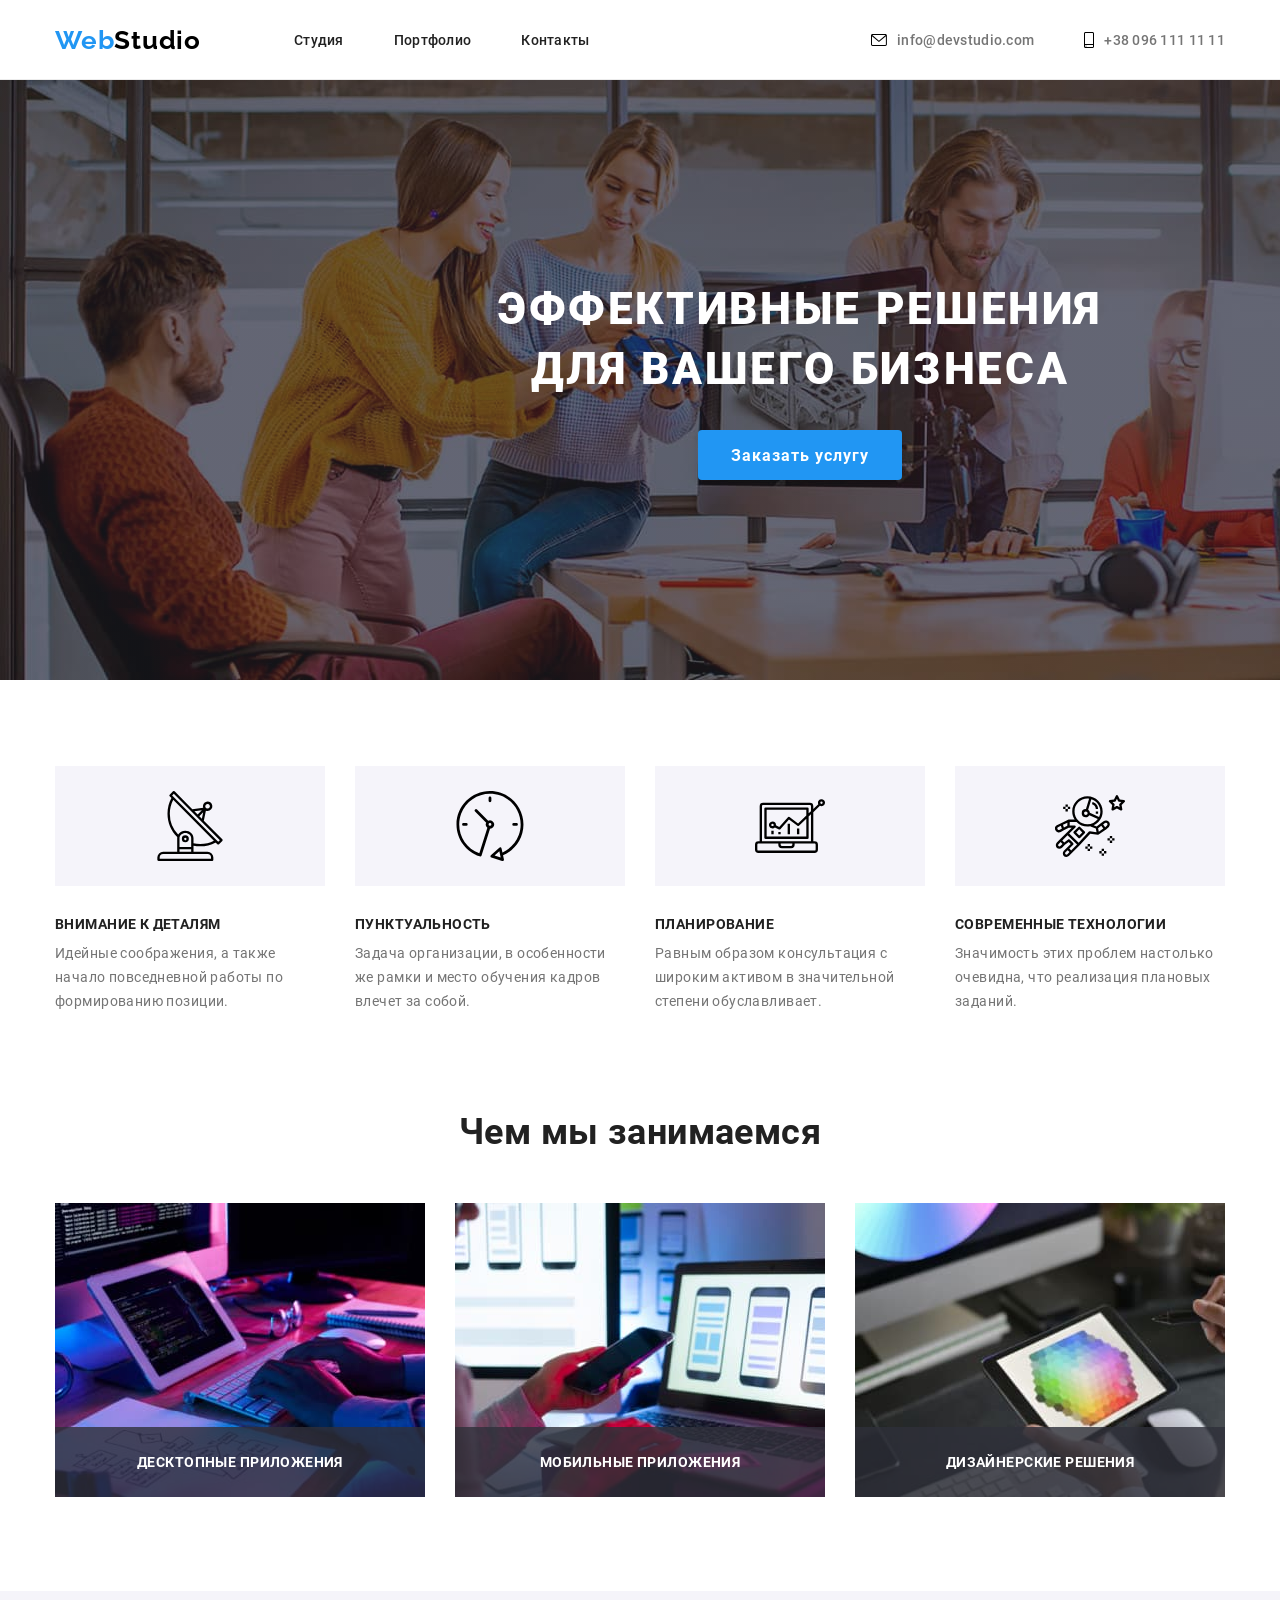
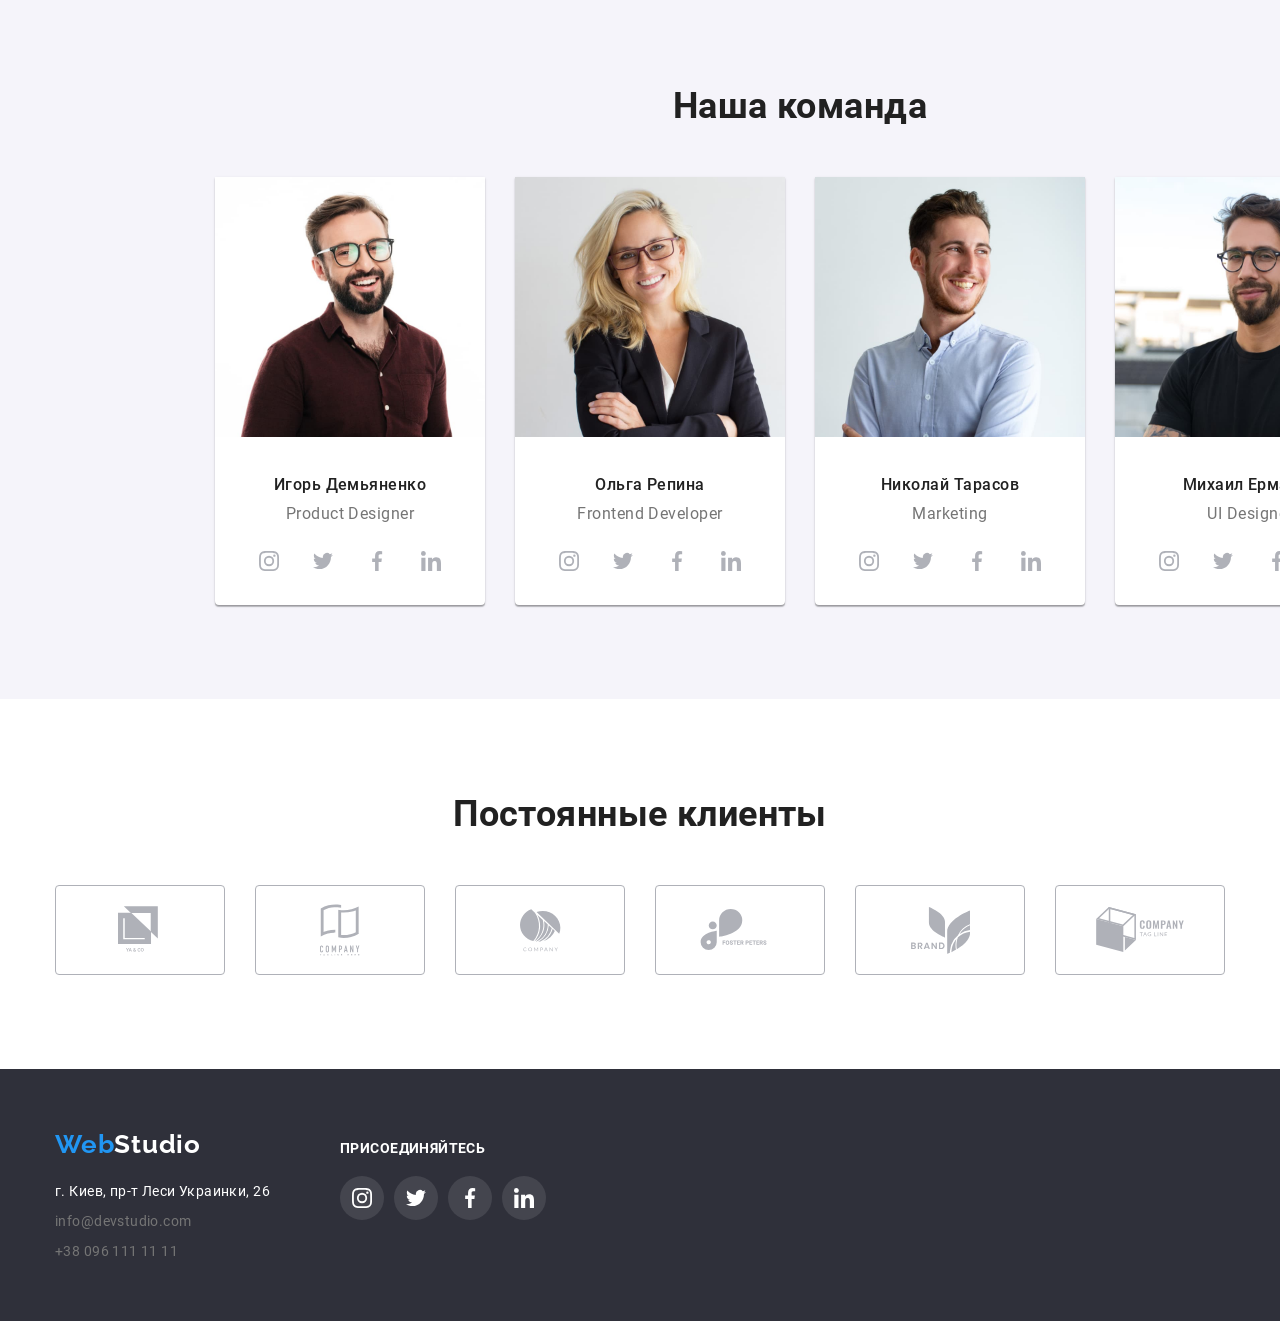
==== index.html @ 408d76c2 "сделано подчеркивание ссылкам меню при ховере" ====
<!DOCTYPE html>
<html lang="ru">
  <head>
    <meta charset="UTF-8" />
    <meta name="viewport" content="width=device-width, initial-scale=1.0" />
    <title>вебстудия 1 страница</title>
    <link href="https://fonts.googleapis.com/css2?family=Raleway:wght@700&display=swap" rel="stylesheet">
    <link rel="stylesheet" href="https://cdnjs.cloudflare.com/ajax/libs/modern-normalize/1.0.0/modern-normalize.min.css" />
    <link rel="stylesheet" href="./css/styles.css">
  </head>
  <body>
    <!-- шапка сайта -->

    <header class="page-header">
      <div class="container header-container">
        <nav class="navigation">
        <a href="./index.html" class="logo"> Web<span class="logo-studio">Studio</span></a>

        <ul class="list site-nav">
          <li class="item"><a href="./index.html" class="link current">Студия</a></li>
          <li class="item"><a href="./portfolio.html" class="link current">Портфолио</a></li>
          <li class="item"><a href="#contacts" class="link current">Контакты</a></li>
        </ul>
        </nav>

        <ul class="list auth-nav">
        <li class="item"><a href="mailto:info@devstudio.com" class="link link-mail">
          <svg class="email-icon">
            <use href="./images/icons/sprite.svg#icon-envelope"></use>
          </svg>
          info@devstudio.com</a></li>
        <li class="item"><a href="tel:+380961111111" class="link link-tell">
          <svg class="tell-icon">
            <use href="./images/icons/sprite.svg#icon-smartphone"></use>
          </svg>
          +38 096 111 11 11</a></li>
        </ul>
      </div>
    </header>

    <main>
      <!-- герой -->
      <section class="hero">
        <div class="fon-hero">
          <div class="hero-content">
            <h1 class="hero-title">Эффективные решения для вашего бизнеса</h1>
            <button class="btn" type="button">Заказать услугу</button>
          </div>

        </div>
              
      </section>

      <!-- особенности -->
      <section class="special">
        <div class="container">
          <h2 class="section-title visually-hidden">Особенности</h2>
          <ul class="list features">
            <li class="features-box">
              <div class="features-icon-box">
                <svg class="features-icon">
                  <use href="./images/icons/sprite.svg#icon-antenna"></use>
                </svg>
              </div>
              <h3 class="details-title">Внимание к деталям</h3>
              <p class="features-p">
                Идейные соображения, а также начало повседневной работы по
                формированию позиции.
              </p>
            </li>
            <li class="features-box">
               <div class="features-icon-box">
                <svg class="features-icon">
                  <use href="./images/icons/sprite.svg#icon-clock"></use>
                </svg>
              </div>
              <h3 class="details-title">Пунктуальность</h3>
              <p class="features-p">
                Задача организации, в особенности же рамки и место обучения кадров
                влечет за собой.
              </p>
            </li>
            <li class="features-box">
               <div class="features-icon-box">
                <svg class="features-icon">
                  <use href="./images/icons/sprite.svg#icon-diagram"></use>
                </svg>
              </div>
              <h3 class="details-title">Планирование</h3>
              <p class="features-p">
                Равным образом консультация с широким активом в значительной
                степени обуславливает.
              </p>
            </li>
            <li class="features-box">
               <div class="features-icon-box">
                <svg class="features-icon">
                  <use href="./images/icons/sprite.svg#icon-astronaut"></use>
                </svg>
              </div>
              <h3 class="details-title">Современные технологии</h3>
              <p class="features-p">
                Значимость этих проблем настолько очевидна, что реализация
                плановых заданий.
              </p>
            </li>
          </ul>

        </div>
      </section>

      <!-- чем мы занимаемся -->
      <section class="exerciser">
        <div class="container">
          <h2 class="section-title">Чем мы занимаемся</h2>          
          <ul class="list exerciser-list">
            <li class="thumb"><img src="./images/box1.jpg" alt="картинка1" width="370" />
            <p class="label">Десктопные приложения</p></li>
            <li class="thumb"><img src="./images/box2.jpg" alt="картинка2" width="370" />
            <p class="label">Мобильные приложения</p></li>
            <li class="thumb"><img src="./images/box3.jpg" alt="картинка3" width="370" />
            <p class="label">Дизайнерские решения</p></li>
          </ul>
        </div>
      </section>

      <!-- наша команда -->
      <section class="team-bg">
        <div class="team">
        <div class="container">
          <h2 class="section-title">Наша команда</h2>
          <ul class="list team-list">
              <li class="team-item">
                <img src="./images/team/foto1.jpg" alt="Игорь Демьяненко" width="270" />
                <h3 class="item-title">Игорь Демьяненко</h3>
                <p class="team-position">Product Designer</p>
                <ul class="list social-icons">
                  <li class="social-icons-item">
                    <a class="social-icons-link" href="https://instagram.com/" target="_blank"
                     rel="noopener noreferer" aria-label="Instagram">
                      <svg class="social-icon-svg">
                        <use href="./images/icons/sprite.svg#icon-instagram"></use>
                      </svg>
                    </a>
                  </li>
                  <li class="social-icons-item">
                    <a class="social-icons-link" href="https://twitter.com/" target="_blank" rel="noopener noreferer"
                      aria-label="Instagram">
                      <svg class="social-icon-svg">
                        <use href="./images/icons/sprite.svg#icon-twitter"></use>
                      </svg>
                    </a>
                  </li>
                  <li class="social-icons-item">
                    <a class="social-icons-link" href="https://facebook.com/" target="_blank" rel="noopener noreferer"
                      aria-label="Instagram">
                      <svg class="social-icon-svg">
                        <use href="./images/icons/sprite.svg#icon-facebook"></use>
                      </svg>
                    </a>
                  </li>
                  <li class="social-icons-item">
                    <a class="social-icons-link" href="https://linkedin.com/" target="_blank" rel="noopener noreferer"
                      aria-label="Instagram">
                      <svg class="social-icon-svg">
                        <use href="./images/icons/sprite.svg#icon-linkedin"></use>
                      </svg>
                    </a>
                  </li>
                 
                </ul>
              </li>
            
              <li class="team-item">
                <img src="./images//team/foto2.jpg" alt="Ольга Репина" width="270" />
                <h3 class="item-title">Ольга Репина</h3>
                <p class="team-position">Frontend Developer</p>
                <ul class="list social-icons">
                  <li class="social-icons-item">
                    <a class="social-icons-link" href="https://instagram.com/" target="_blank" rel="noopener noreferer"
                      aria-label="Instagram">
                      <svg class="social-icon-svg">
                        <use href="./images/icons/sprite.svg#icon-instagram"></use>
                      </svg>
                    </a>
                  </li>
                  <li class="social-icons-item">
                    <a class="social-icons-link" href="https://twitter.com/" target="_blank" rel="noopener noreferer"
                      aria-label="Instagram">
                      <svg class="social-icon-svg">
                        <use href="./images/icons/sprite.svg#icon-twitter"></use>
                      </svg>
                    </a>
                  </li>
                  <li class="social-icons-item">
                    <a class="social-icons-link" href="https://facebook.com/" target="_blank" rel="noopener noreferer"
                      aria-label="Instagram">
                      <svg class="social-icon-svg">
                        <use href="./images/icons/sprite.svg#icon-facebook"></use>
                      </svg>
                    </a>
                  </li>
                  <li class="social-icons-item">
                    <a class="social-icons-link" href="https://linkedin.com/" target="_blank" rel="noopener noreferer"
                      aria-label="Instagram">
                      <svg class="social-icon-svg">
                        <use href="./images/icons/sprite.svg#icon-linkedin"></use>
                      </svg>
                    </a>
                  </li>
                
                </ul>
              </li>
            
              <li class="team-item">
                <img src="./images//team/foto3.jpg" alt="Николай Тарасов" width="270"/>
                <h3 class="item-title">Николай Тарасов</h3>
                <p class="team-position">Marketing</p>
                <ul class="list social-icons">
                  <li class="social-icons-item">
                    <a class="social-icons-link" href="https://instagram.com/" target="_blank" rel="noopener noreferer"
                      aria-label="Instagram">
                      <svg class="social-icon-svg">
                        <use href="./images/icons/sprite.svg#icon-instagram"></use>
                      </svg>
                    </a>
                  </li>
                  <li class="social-icons-item">
                    <a class="social-icons-link" href="https://twitter.com/" target="_blank" rel="noopener noreferer"
                      aria-label="Instagram">
                      <svg class="social-icon-svg">
                        <use href="./images/icons/sprite.svg#icon-twitter"></use>
                      </svg>
                    </a>
                  </li>
                  <li class="social-icons-item">
                    <a class="social-icons-link" href="https://facebook.com/" target="_blank" rel="noopener noreferer"
                      aria-label="Instagram">
                      <svg class="social-icon-svg">
                        <use href="./images/icons/sprite.svg#icon-facebook"></use>
                      </svg>
                    </a>
                  </li>
                  <li class="social-icons-item">
                    <a class="social-icons-link" href="https://linkedin.com/" target="_blank" rel="noopener noreferer"
                      aria-label="Instagram">
                      <svg class="social-icon-svg">
                        <use href="./images/icons/sprite.svg#icon-linkedin"></use>
                      </svg>
                    </a>
                  </li>
                
                </ul>
              </li>
            
              <li class="team-item">
                <img src="./images//team/foto4.jpg" alt="Михаил Ермаков" width="270" />
                <h3 class="item-title">Михаил Ермаков</h3>
                <p class="team-position">UI Designer</p>
                <ul class="list social-icons">
                  <li class="social-icons-item">
                    <a class="social-icons-link" href="https://instagram.com/" target="_blank" rel="noopener noreferer"
                      aria-label="Instagram">
                      <svg class="social-icon-svg">
                        <use href="./images/icons/sprite.svg#icon-instagram"></use>
                      </svg>
                    </a>
                  </li>
                  <li class="social-icons-item">
                    <a class="social-icons-link" href="https://twitter.com/" target="_blank" rel="noopener noreferer"
                      aria-label="Instagram">
                      <svg class="social-icon-svg">
                        <use href="./images/icons/sprite.svg#icon-twitter"></use>
                      </svg>
                    </a>
                  </li>
                  <li class="social-icons-item">
                    <a class="social-icons-link" href="https://facebook.com/" target="_blank" rel="noopener noreferer"
                      aria-label="Instagram">
                      <svg class="social-icon-svg">
                        <use href="./images/icons/sprite.svg#icon-facebook"></use>
                      </svg>
                    </a>
                  </li>
                  <li class="social-icons-item">
                    <a class="social-icons-link" href="https://linkedin.com/" target="_blank" rel="noopener noreferer"
                      aria-label="Instagram">
                      <svg class="social-icon-svg">
                        <use href="./images/icons/sprite.svg#icon-linkedin"></use>
                      </svg>
                    </a>
                  </li>
                </ul>
              </li>
            </ul>        
          
          </div>

        </div>
        
      </section>

      <!--постоянные клиенты-->
      <section class="regular-customers">
        <div class="container">
          <h2 class="section-title">Постоянные клиенты</h2>
          <ul class="list customer-list">
            <li>
              <a class="link customer-link" href="" target="_blank" rel="noopener noreferer">
                <svg class="customer-icon" width="44" height="49">
                  <use href="./images/icons/sprite.svg#icon-logo1"></use>
                </svg>
              </a>
            </li>
            <li>
              <a class="link customer-link" href="" target="_blank" rel="noopener noreferer">
                <svg class="customer-icon" width="40" height="52">
                  <use href="./images/icons/sprite.svg#icon-logo2"></use>
                </svg>
              </a>
            </li>
            <li>
              <a class="link customer-link" href="" target="_blank" rel="noopener noreferer">
                <svg class="customer-icon" width="41" height="43">
                  <use href="./images/icons/sprite.svg#icon-logo3"></use>
                </svg>
              </a>
            </li>
            <li>
               <a class="link customer-link" href="" target="_blank" rel="noopener noreferer">
                <svg class="customer-icon" width="80" height="42">
                  <use href="./images/icons/sprite.svg#icon-logo4"></use>
                </svg>
              </a>
            </li>
            <li>
               <a class="link customer-link" href="" target="_blank" rel="noopener noreferer">
                <svg class="customer-icon" width="59" height="47">
                  <use href="./images/icons/sprite.svg#icon-logo5"></use>
                </svg>
              </a>
            </li>
            <li>
               <a class="link customer-link" href="" target="_blank" rel="noopener noreferer">
                <svg class="customer-icon" width="88.5" height="45.5">
                  <use href="./images/icons/sprite.svg#icon-logo6"></use>
                </svg>
              </a>
            </li>
          </ul>

        </div>
      </section>


    </main>

    <!--подвал страницы-->
    <footer class="dark-bg">
      <div class="container">
        <div class="container-footer">
          <div>
         <a href="./index.html" class="logo"> Web<span class="logofooter-studio">Studio</span></a>
         <address id="contacts">
          <ul class="list addres">
              <li class="addres-item"><a href="https://goo.gl/maps/w4ZzttCR3XMQxua66" class="link addres-style" target="_blank" rel="noopener noreferer">г.
         Киев, пр-т Леси Украинки, 26</a></li>
              <li class="addres-item"><a href="mailto:info@devstudio.com" class="link addres-contact">info@devstudio.com</a></li>                
              <li class="addres-item"><a href="tel:+380961111111" class="link addres-contact">+38 096 111 11 11</a></li>
          </ul>
         </address>
         </div>
         <div class="footer-social">
          <h3 class="details-title">Присоединяйтесь</h3>
          <ul class="list social-icons">
            <li class="social-icons-item">
              <a class="social-icons-linkfooter" href="https://instagram.com/" target="_blank" rel="noopener noreferer"
                aria-label="Instagram">
                <svg class="social-icon-footer">
                  <use href="./images/icons/sprite.svg#icon-instagram"></use>
                </svg>
              </a>
            </li>
            <li class="social-icons-item">
              <a class="social-icons-linkfooter" href="https://twitter.com/" target="_blank" rel="noopener noreferer"
                aria-label="Instagram">
                <svg class="social-icon-footer">
                  <use href="./images/icons/sprite.svg#icon-twitter"></use>
                </svg>
              </a>
            </li>
            <li class="social-icons-item">
              <a class="social-icons-linkfooter" href="https://facebook.com/" target="_blank" rel="noopener noreferer"
                aria-label="Instagram">
                <svg class="social-icon-footer">
                  <use href="./images/icons/sprite.svg#icon-facebook"></use>
                </svg>
              </a>
            </li>
            <li class="social-icons-item">
              <a class="social-icons-linkfooter" href="https://linkedin.com/" target="_blank" rel="noopener noreferer"
                aria-label="Instagram">
                <svg class="social-icon-footer">
                  <use href="./images/icons/sprite.svg#icon-linkedin"></use>
                </svg>
              </a>
            </li>
          </ul>
            
         </div>                      
        </div>        
      </div> 
      
    </footer>
  </body>
</html>
---- css/styles.css ----
/* roboto-regular - latin_cyrillic */
@font-face {
  font-family: "Roboto";
  font-style: normal;
  font-weight: 400;
  src: url("../fonts/roboto/roboto-v20-latin_cyrillic-regular.eot"); /* IE9 Compat Modes */
  src: local("Roboto"), local("Roboto-Regular"),
    url("../fonts/roboto/roboto-v20-latin_cyrillic-regular.eot?#iefix")
      format("embedded-opentype"),
    /* IE6-IE8 */ url("../fonts/roboto/roboto-v20-latin_cyrillic-regular.woff2")
      format("woff2"),
    /* Super Modern Browsers */
      url("../fonts/roboto/roboto-v20-latin_cyrillic-regular.woff")
      format("woff"),
    /* Modern Browsers */
      url("../fonts/roboto/roboto-v20-latin_cyrillic-regular.ttf")
      format("truetype"),
    /* Safari, Android, iOS */
      url("../fonts/roboto/roboto-v20-latin_cyrillic-regular.svg#Roboto")
      format("svg"); /* Legacy iOS */
}
/* roboto-500 - latin_cyrillic */
@font-face {
  font-family: "Roboto";
  font-style: normal;
  font-weight: 500;
  src: url("../fonts/roboto/roboto-v20-latin_cyrillic-500.eot");
  src: local("Roboto Medium"), local("Roboto-Medium"),
    url("../fonts/roboto/roboto-v20-latin_cyrillic-500.eot?#iefix")
      format("embedded-opentype"),
    url("../fonts/roboto/roboto-v20-latin_cyrillic-500.woff2") format("woff2"),
    url("../fonts/roboto/roboto-v20-latin_cyrillic-500.woff") format("woff"),
    url("../fonts/roboto/roboto-v20-latin_cyrillic-500.ttf") format("truetype"),
    url("../fonts/roboto/roboto-v20-latin_cyrillic-500.svg#Roboto")
      format("svg");
}
/* roboto-700 - latin_cyrillic */
@font-face {
  font-family: "Roboto";
  font-style: normal;
  font-weight: 700;
  src: url("../fonts/roboto/roboto-v20-latin_cyrillic-700.eot"); /* IE9 Compat Modes */
  src: local("Roboto Bold"), local("Roboto-Bold"),
    url("../fonts/roboto/roboto-v20-latin_cyrillic-700.eot?#iefix")
      format("embedded-opentype"),
    /* IE6-IE8 */ url("../fonts/roboto/roboto-v20-latin_cyrillic-700.woff2")
      format("woff2"),
    /* Super Modern Browsers */
      url("../fonts/roboto/roboto-v20-latin_cyrillic-700.woff") format("woff"),
    /* Modern Browsers */
      url("../fonts/roboto/roboto-v20-latin_cyrillic-700.ttf")
      format("truetype"),
    /* Safari, Android, iOS */
      url("../fonts/roboto/roboto-v20-latin_cyrillic-700.svg#Roboto")
      format("svg"); /* Legacy iOS */
}
/* roboto-900 - latin_cyrillic */
@font-face {
  font-family: "Roboto";
  font-style: normal;
  font-weight: 900;
  src: url("../fonts/roboto/roboto-v20-latin_cyrillic-900.eot"); /* IE9 Compat Modes */
  src: local("Roboto Black"), local("Roboto-Black"),
    url("../fonts/roboto/roboto-v20-latin_cyrillic-900.eot?#iefix")
      format("embedded-opentype"),
    /* IE6-IE8 */ url("../fonts/roboto/roboto-v20-latin_cyrillic-900.woff2")
      format("woff2"),
    /* Super Modern Browsers */
      url("../fonts/roboto/roboto-v20-latin_cyrillic-900.woff") format("woff"),
    /* Modern Browsers */
      url("../fonts/roboto/roboto-v20-latin_cyrillic-900.ttf")
      format("truetype"),
    /* Safari, Android, iOS */
      url("../fonts/roboto/roboto-v20-latin_cyrillic-900.svg#Roboto")
      format("svg"); /* Legacy iOS */
}

:root {
  --main-text-cl: #757575;
  --accent-cl: #2196f3;
  --title-cl: #212121;
  --section-cl: #f5f4fa;
  --white-cl: #ffffff;
  --hero-cl: #2f303a;
  --footer-cl: #000000;
}

html {
  box-sizing: border-box;
}

body {
  font-family: "Roboto", sans-serif;
  font-size: 14px;
  line-height: 1.714;
  letter-spacing: 0.03em;
  color: var(--main-text-cl);
  margin: 0;
}

img {
  display: inline-block;
  max-width: 100%;
  height: auto;
}

*,
*::before,
*::after {
  box-sizing: inherit;
}

.visually-hidden {
  position: absolute !important;
  clip: rect(1px 1px 1px 1px);
  clip: rect(1px, 1px, 1px, 1px);
  padding: 0 !important;
  border: 0 !important;
  height: 1px !important;
  width: 1px !important;
  overflow: hidden;
}

.container {
  width: 1200px;
  padding-left: 15px;
  padding-right: 15px;
  margin-left: auto;
  margin-right: auto;
}

.progect-container {
  width: 1200px;
  padding-left: 15px;
  padding-right: 15px;
  margin-top: 94px;
  margin-bottom: 94px;
  margin-left: auto;
  margin-right: auto;
  /*  background-color: violet;*/
}

.list {
  list-style: none;
  padding: 0;
  margin: 0;
}

.page-header {
  height: 80px;
  border-bottom: 1px solid #ececec;
}
/*background-color: yellowgreen;*/

.header-container {
  display: flex;
  justify-content: flex-end;
  align-items: center;
}
.page-header .logo {
  margin-right: 93px;
}

.navigation {
  display: flex;
  align-items: center;
  margin-right: auto;
}

.logo {
  font-family: Raleway;
  font-style: normal;
  font-weight: 700;
  font-size: 26px;
  line-height: 1.192;
  letter-spacing: 0.03em;
  color: var(--accent-cl);
  text-decoration: none;
}

.logo-studio {
  color: black;
}

.logofooter-studio {
  color: white;
  margin-bottom: 20px;
  display: inline-block;
}

.link {
  color: inherit;
  text-decoration: none;
}
.link:hover,
.link:focus {
  color: var(--accent-cl);
}

.link.current {
  position: relative;
  display: block;
  padding-top: 32px;
  padding-bottom: 32px;
}
.link.current::after {
  content: "";
  position: absolute;
  left: 0;
  bottom: 0;
  width: 100%;
  height: 4px;
  background: var(--accent-cl);
  border-radius: 2px;
  margin: 0;
  opacity: 0;
}
.link.current:hover:after,
.link.current:focus:after {
  opacity: 1;
}
.site-nav {
  display: inline-flex;
  width: 294px;
}
.site-nav .item:not(:last-child) {
  margin-right: 50px;
}

.site-nav .item {
  display: inline-block;
  color: var(--title-cl);
  font-weight: 500;
  font-size: 14px;
  line-height: 1.143;
  letter-spacing: 0.02em;
}
.auth-nav {
  display: flex;
  font-weight: 500;
  font-size: 14px;
  line-height: 1.143;
  letter-spacing: 0.02em;
  color: var(--main-text-cl);
  align-items: center;
  margin-top: 32px;
  margin-bottom: 32px;
}
.auth-nav .item:not(:last-child) {
  margin-right: 50px;
}
.email-icon {
  width: 16px;
  height: 12px;
  margin-right: 10px;
}
.tell-icon {
  width: 10px;
  height: 16px;
  margin-right: 10px;
}
.link-mail {
  display: flex;
  align-items: center;
}

.link-tell {
  display: flex;
  align-items: center;
}

.link-mail:hover,
.link-mail:focus .email-icon {
  fill: var(--accent-cl);
}
.link-tell:hover,
.link-tell:focus .tell-icon {
  fill: var(--accent-cl);
}
.nav-progect {
  display: inline-flex;
  min-width: 611px;
  height: 54px;
  padding-bottom: 16px;
}

.progect-set {
  display: flex;
  flex-wrap: wrap;
  justify-content: space-between;
}

.progect-item {
  width: 370px;
  height: 404px;
  background-color: var(--white-cl);
  border: 1px solid #eeeeee;
}
.progect-item:nth-child(-n + 6) {
  margin-bottom: 30px;
}
.progect-item:hover,
.progect-item:focus {
  box-shadow: 0px 1px 1px rgba(0, 0, 0, 0.12), 0px 4px 4px rgba(0, 0, 0, 0.06),
    1px 4px 6px rgba(0, 0, 0, 0.16);
}
.projects {
  font-weight: 700;
  font-size: 18px;
  line-height: 2;
  letter-spacing: 0.06em;
  color: var(--title-cl);
  margin-top: 20px;
  margin-bottom: 4px;
  padding-left: 24px;
}
.progect-position {
  font-weight: 400;
  font-size: 16px;
  line-height: 1.1875;
  letter-spacing: 0.03em;
  color: var(--main-text-cl);
  margin-top: 0;
  margin-bottom: 20px;
  padding-left: 24px;
}
.features {
  display: flex;
  justify-content: space-between;
  height: 251px;
}
.features-box {
  width: 270px;
}
.features-icon-box {
  display: flex;
  justify-content: center;
  align-items: center;
  background-color: var(--section-cl);
  height: 120px;
}
.features-icon {
  width: 70px;
  height: 70px;
}

.details-title {
  font-weight: 700;
  font-size: 14px;
  line-height: 1.1429;
  letter-spacing: 0.03em;
  text-transform: uppercase;
  color: var(--title-cl);
  margin-top: 30px;
  margin-bottom: 10px;
}
.features-p {
  margin-top: 0;
  margin-bottom: 0;
}

.special {
  padding-top: 86px;
  padding-bottom: 94px;
  /*background-color: violet;*/
}
.exerciser {
  padding-bottom: 94px;
  /*background-color: yellow;*/
}
.exerciser-list {
  display: flex;
  justify-content: space-between;
  height: 294px;
}
.thumb {
  position: relative;
}
.thumb > .label {
  position: absolute;
  left: 0;
  bottom: 0;
  margin: 0;
  padding: 27px 82px;
  background: rgba(47, 48, 58, 0.8);

  width: 370px;
  height: 70px;
  font-weight: 700;
  font-size: 14px;
  line-height: 1.143;
  text-align: center;
  letter-spacing: 0.03em;
  text-transform: uppercase;

  color: var(--white-cl);
}
.hero {
  height: 600px;
  text-align: center;
  background-color: var(--hero-cl);
}

.fon-hero {
  display: inline-flex;
  width: 1600px;
  height: 600px;
  background: linear-gradient(
      to right,
      rgba(47, 48, 58, 0.4),
      rgba(47, 48, 58, 0.4)
    ),
    url("../images/herofoto.jpg") no-repeat center;
}

.hero-title {
  font-family: inherit;
  font-weight: 900;
  font-size: 44px;
  line-height: 1.36;
  letter-spacing: 0.06em;
  text-transform: uppercase;
  color: var(--white-cl);
  margin-top: 0;
  margin-bottom: 30px;
}
.hero-content {
  max-width: 696px;
  margin-left: auto;
  margin-right: auto;
  padding-top: 200px;
  padding-bottom: 200px;
  text-align: center;
}
.btn {
  font-family: inherit;
  font-weight: 700;
  font-size: 16px;
  line-height: 1.875;
  letter-spacing: 0.06em;
  text-align: center;
  color: var(--white-cl);
  background-color: var(--accent-cl);
  display: inline-block;
  border-radius: 4px;
  padding: 10px 32px;
  min-width: 200px;
  height: 50px;
  border: 1px solid transparent;
  box-shadow: 0px 4px 4px rgba(0, 0, 0, 0.15);
}

.btn:hover,
.btn:focus {
  color: var(--accent-cl);
  background-color: var(--white-cl);
  /*cursor: pointer;*/
}

.section-title {
  font-family: inherit;
  font-weight: 700;
  font-size: 36px;
  line-height: 1.167;
  text-align: center;
  color: var(--title-cl);
  margin-top: 0;
  margin-bottom: 50px;
}

.filtr {
  display: flex;
  justify-content: center;
  margin-bottom: 34px;
}
.btn-filtr {
  font-family: inherit;
  font-weight: 500;
  font-size: 16px;
  line-height: 1.625;
  letter-spacing: 0.03em;
  text-align: center;
  color: var(--title-cl);
  background-color: var(--section-cl);
  display: inline-block;
  border-radius: 4px;
  padding: 6px 22px;
  min-width: 73px;
  height: 38px;
  border: none;
  cursor: pointer;
}
.nav-progect .item:not(:last-child) {
  margin-right: 8px;
}

.btn-filtr:hover,
.btn-filtr:focus {
  color: var(--white-cl);
  background-color: var(--accent-cl);
  box-shadow: 0px 3px 1px rgba(0, 0, 0, 0.1), 0px 1px 2px rgba(0, 0, 0, 0.08),
    0px 2px 2px rgba(0, 0, 0, 0.12);
}
.team-list {
  display: flex;
  flex-wrap: wrap;
  justify-content: space-between;
}
.team {
  width: 1600px;
  height: 708px;
  padding-top: 94px;
  padding-bottom: 94px;
  margin-left: auto;
  margin-right: auto;
}
.team-bg {
  background-color: var(--section-cl);
}
.item-title {
  font-weight: 500;
  font-size: 16px;
  line-height: 1.1875;
  letter-spacing: 0.03em;
  color: var(--title-cl);
  margin-top: 30px;
  margin-bottom: 10px;
}

.team-position {
  font-weight: 400;
  font-size: 16px;
  line-height: 1.1875;
  letter-spacing: 0.03em;
  color: var(--main-text-cl);
  margin-top: 0;
  margin-bottom: 16px;
}
.team-item {
  padding-bottom: 30px;
  text-align: center;
  background-color: var(--white-cl);
  max-height: 428px;
  box-shadow: 0px 1px 3px rgba(0, 0, 0, 0.12), 0px 1px 1px rgba(0, 0, 0, 0.14),
    0px 2px 1px rgba(0, 0, 0, 0.2);
  border-radius: 0px 0px 4px 4px;
}
.social-icons {
  display: flex;
  justify-content: center;
  min-width: 206px;
}
.social-icons-item:not(:last-child) {
  margin-right: 10px;
}
.social-icons-link {
  display: flex;
  height: 44px;
  width: 44px;
  justify-content: center;
  align-items: center;
  border-radius: 50%;
}

.social-icon-svg {
  width: 20px;
  height: 20px;
  fill: #afb1b8;
}
.social-icons-link:hover,
.social-icons-link:focus {
  background-color: var(--accent-cl);
}

/*ПРАВИЛЬНО ТАК: */
.social-icons-link:hover .social-icon-svg,
.social-icons-link:focus .social-icon-svg {
  fill: var(--white-cl);
}

.regular-customers {
  padding-top: 94px;
  padding-bottom: 94px;
}
.customer-list {
  display: flex;
  justify-content: space-between;
}
.customer-link {
  display: flex;
  width: 170px;
  height: 90px;
  align-items: center;
  justify-content: center;
  background-size: contain;
  background-position: center;
  background-repeat: no-repeat;
  border: 1px solid rgba(175, 177, 184, 1);
  border-radius: 4px;
}
.customer-icon {
  fill: #afb1b8;
}
.customer-link:hover .customer-icon,
.customer-link:focus .customer-icon {
  fill: var(--accent-cl);
}
.customer-link:hover,
.customer-link:focus {
  border-color: var(--accent-cl);
}

.addres {
  font-style: normal;
}
.addres-style {
  color: var(--white-cl);
}
.addres-contact {
  color: var(--white-cl) 0.6;
}
.addres-item:not(:last-child) {
  margin-bottom: 6px;
}

.dark-bg {
  height: 252px;
  background-color: var(--hero-cl);
  padding-top: 60px;
  padding-bottom: 60px;
}
.container-footer {
  display: inline-flex;
  align-items: baseline;
}

.footer-social {
  width: 206px;
  height: 80px;
  margin-left: 70px;
}
.footer-social .details-title {
  color: #ffffff;
  margin-top: 0;
  margin-bottom: 20px;
}

.social-icons-linkfooter {
  display: flex;
  height: 44px;
  width: 44px;
  justify-content: center;
  align-items: center;
  border-radius: 50%;
  background-color: rgba(255, 255, 255, 0.1);
}
.social-icon-footer {
  width: 20px;
  height: 20px;
  fill: var(--white-cl);
}
.social-icons-linkfooter:hover,
.social-icons-linkfooter:focus {
  background-color: var(--accent-cl);
}
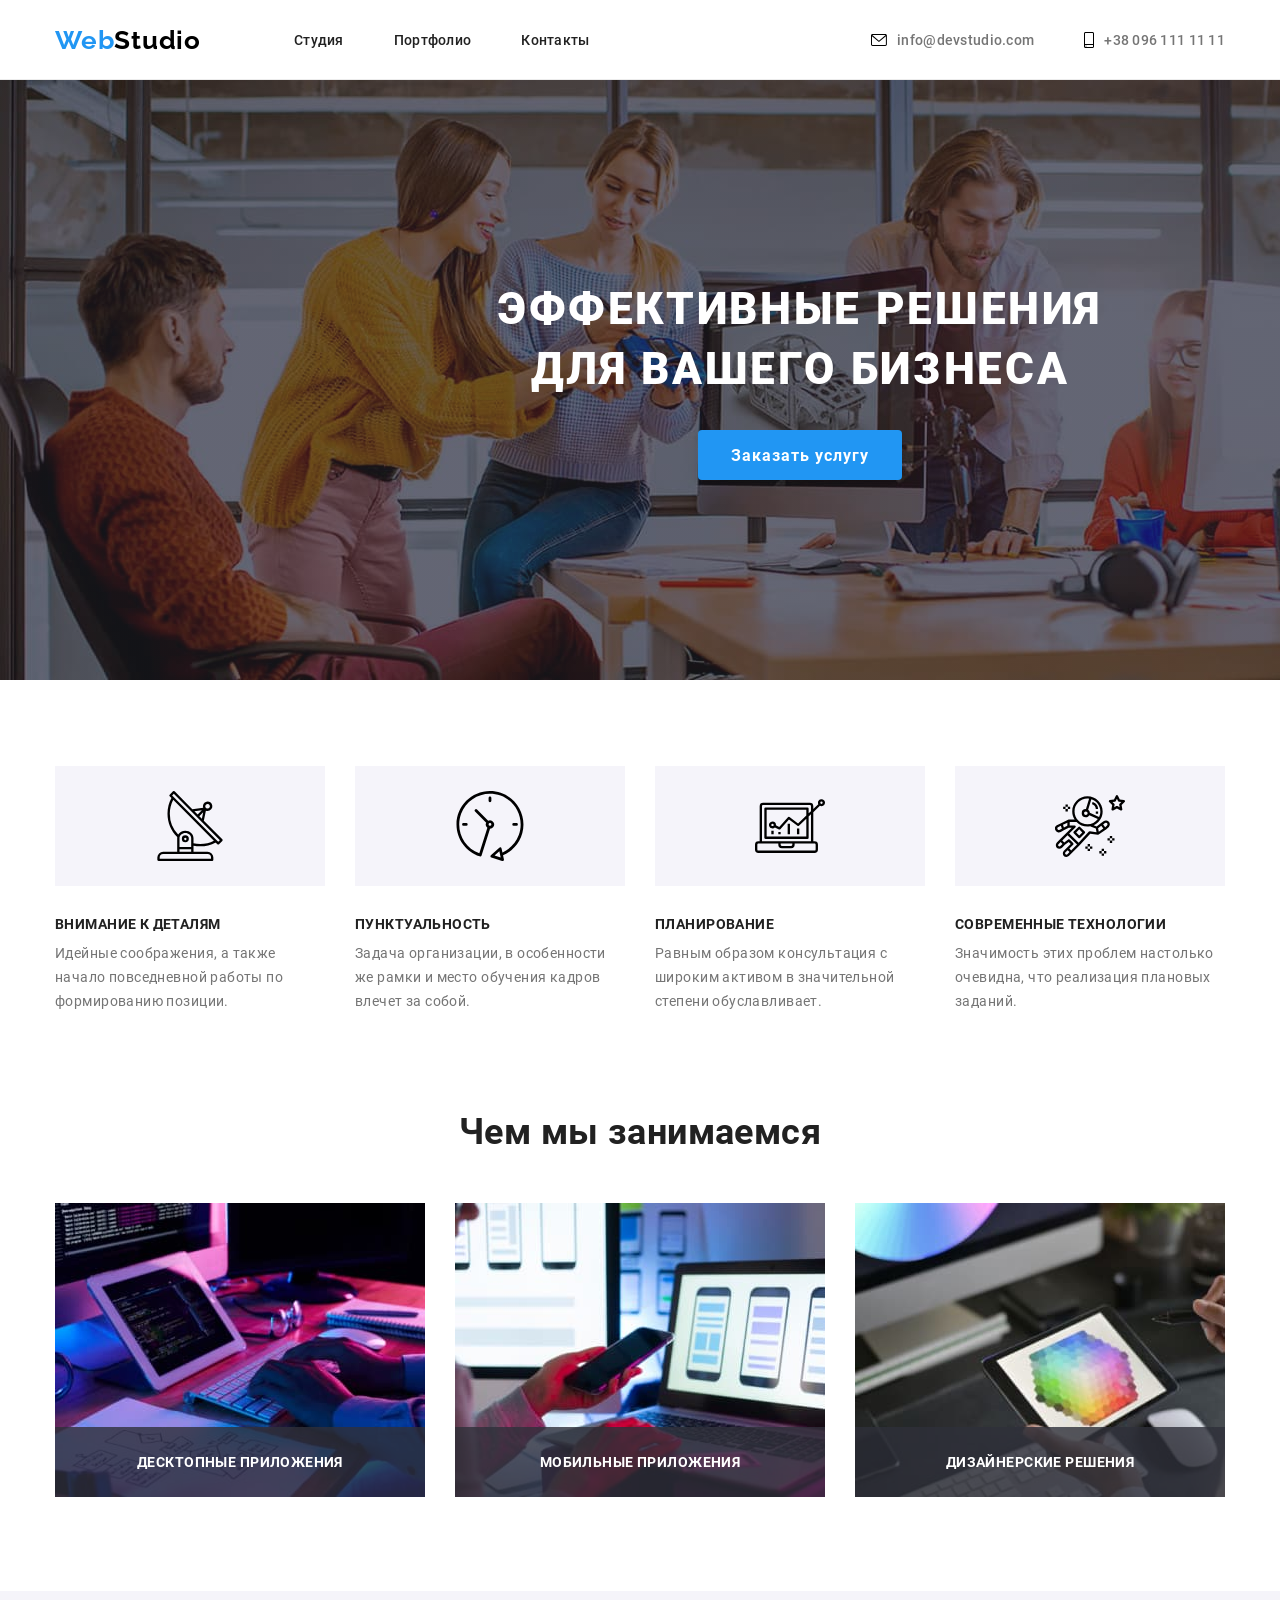
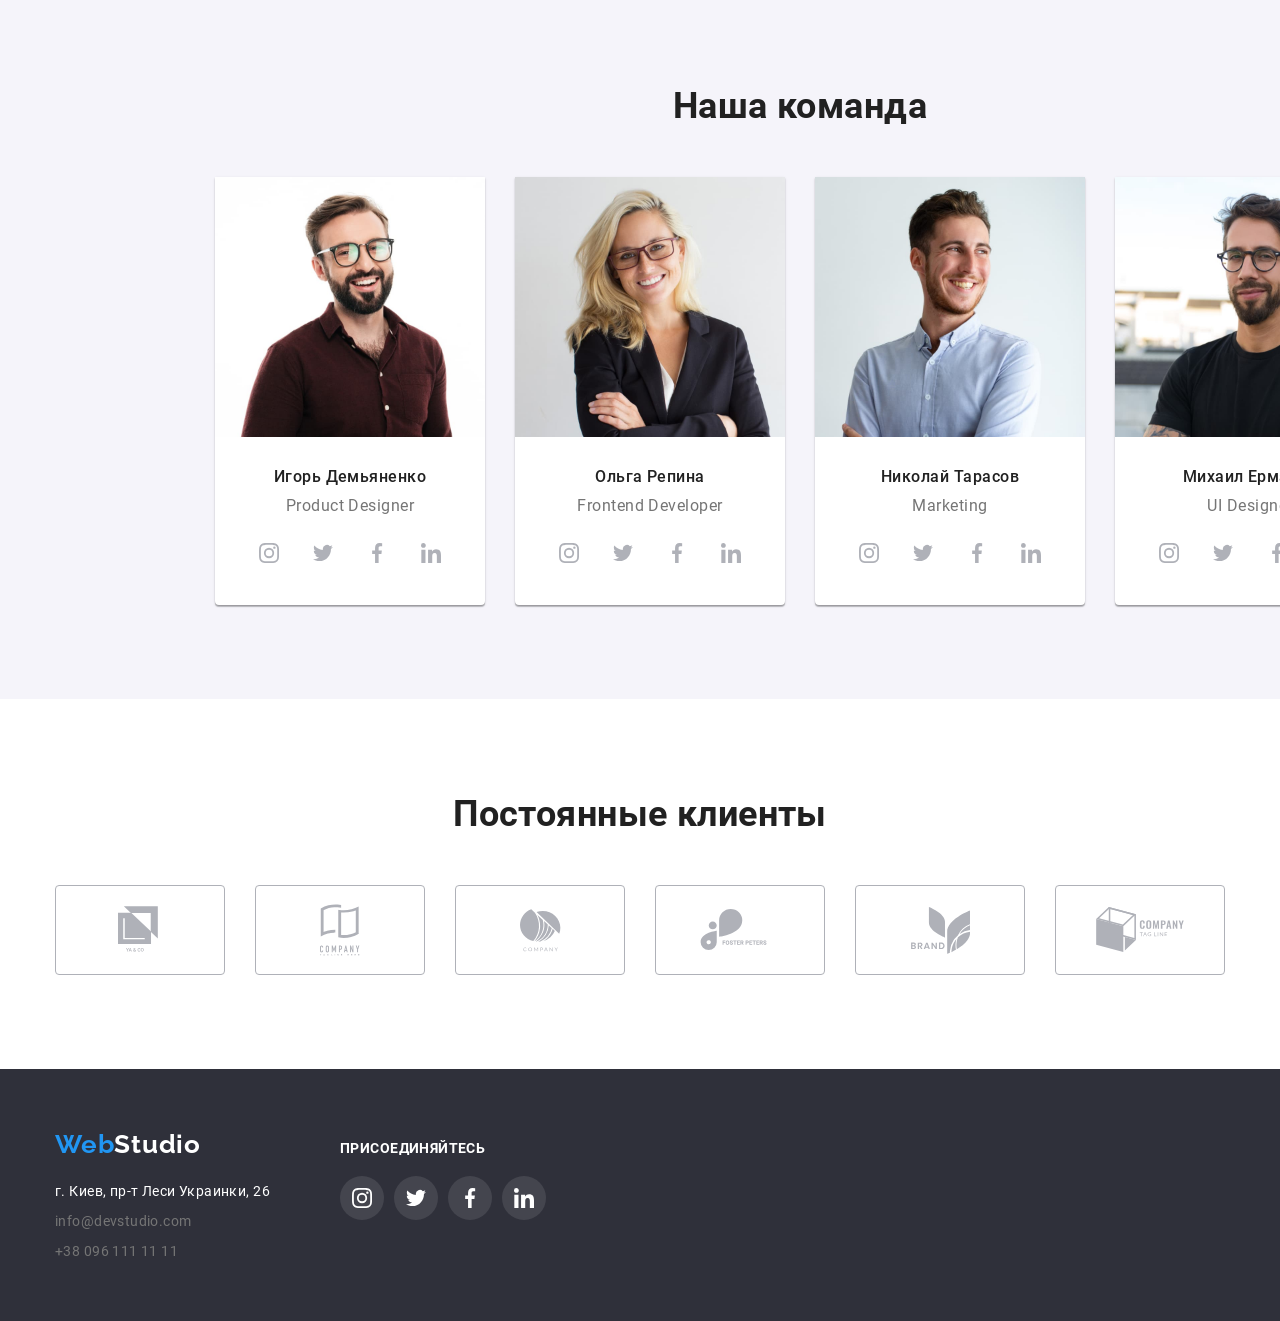
==== commit 2dc856a2: "сделано модальное окно" ====
--- a/index.html
+++ b/index.html
@@ -44,7 +44,7 @@
         <div class="fon-hero">
           <div class="hero-content">
             <h1 class="hero-title">Эффективные решения для вашего бизнеса</h1>
-            <button class="btn" type="button">Заказать услугу</button>
+            <button class="btn" type="button" data-modal-open>Заказать услугу</button>
           </div>
 
         </div>
@@ -412,5 +412,14 @@
       </div> 
       
     </footer>
+    <div class="backdrop is-hidden" data-modal>
+      <div class="modal">
+        <button class="btn-close" type="button" data-modal-close></button>
+      </div>
+    </div>
+
+
+
+    <script src="./js/modal.js"></script>
   </body>
 </html>
--- a/css/styles.css
+++ b/css/styles.css
@@ -99,7 +99,7 @@
 }
 
 img {
-  display: inline-block;
+  display: block;
   max-width: 100%;
   height: auto;
 }
@@ -191,6 +191,9 @@
 .link {
   color: inherit;
   text-decoration: none;
+  transition-timing-function: cubic-bezier(0.4, 0, 0.2, 1);
+  transition-property: color;
+  transition-duration: 250ms;
 }
 .link:hover,
 .link:focus {
@@ -203,7 +206,7 @@
   padding-top: 32px;
   padding-bottom: 32px;
 }
-.link.current::after {
+.link.current:after {
   content: "";
   position: absolute;
   left: 0;
@@ -214,7 +217,11 @@
   border-radius: 2px;
   margin: 0;
   opacity: 0;
-}
+  transition-timing-function: cubic-bezier(0.4, 0, 0.2, 1);
+  transition-property: opacity;
+  transition-duration: 250ms;
+}
+
 .link.current:hover:after,
 .link.current:focus:after {
   opacity: 1;
@@ -262,11 +269,17 @@
 .link-mail {
   display: flex;
   align-items: center;
+  transition-timing-function: cubic-bezier(0.4, 0, 0.2, 1);
+  transition-property: fill;
+  transition-duration: 250ms;
 }
 
 .link-tell {
   display: flex;
   align-items: center;
+  transition-timing-function: cubic-bezier(0.4, 0, 0.2, 1);
+  transition-property: fill;
+  transition-duration: 250ms;
 }
 
 .link-mail:hover,
@@ -291,10 +304,12 @@
 }
 
 .progect-item {
-  width: 370px;
+  min-width: 370px;
   height: 404px;
   background-color: var(--white-cl);
-  border: 1px solid #eeeeee;
+  transition-timing-function: cubic-bezier(0.4, 0, 0.2, 1);
+  transition-property: box-shadow;
+  transition-duration: 250ms;
 }
 .progect-item:nth-child(-n + 6) {
   margin-bottom: 30px;
@@ -303,6 +318,18 @@
 .progect-item:focus {
   box-shadow: 0px 1px 1px rgba(0, 0, 0, 0.12), 0px 4px 4px rgba(0, 0, 0, 0.06),
     1px 4px 6px rgba(0, 0, 0, 0.16);
+}
+.progect-content {
+  width: 370px;
+  height: 110px;
+  padding-left: 24px;
+  padding-right: 24px;
+  padding-top: 20px;
+  padding-bottom: 20px;
+  margin: 0;
+  border-left: 1px solid #eeeeee;
+  border-right: 1px solid #eeeeee;
+  border-bottom: 1px solid #eeeeee;
 }
 .projects {
   font-weight: 700;
@@ -310,9 +337,8 @@
   line-height: 2;
   letter-spacing: 0.06em;
   color: var(--title-cl);
-  margin-top: 20px;
+  margin-top: 0px;
   margin-bottom: 4px;
-  padding-left: 24px;
 }
 .progect-position {
   font-weight: 400;
@@ -321,8 +347,37 @@
   letter-spacing: 0.03em;
   color: var(--main-text-cl);
   margin-top: 0;
-  margin-bottom: 20px;
-  padding-left: 24px;
+  margin-bottom: 0px;
+}
+
+.thumb-progect {
+  position: relative;
+  overflow: hidden;
+}
+
+.progect-p {
+  position: absolute;
+  left: 0;
+  top: 100%;
+  margin: 0;
+  width: 100%;
+  height: 294px;
+  font-weight: 400;
+  font-size: 18px;
+  line-height: 1.556;
+  letter-spacing: 0.03em;
+  color: var(--white-cl);
+  padding: 63px 24px;
+  opacity: 0;
+  transition-timing-function: cubic-bezier(0.4, 0, 0.2, 1);
+  transition-property: background-color, transform, opacity;
+  transition-duration: 250ms;
+}
+.progect-link:hover .progect-p,
+.progect-link:focus .progect-p {
+  opacity: 1;
+  background-color: rgba(33, 150, 243, 0.9);
+  transform: translateY(-100%);
 }
 .features {
   display: flex;
@@ -448,6 +503,9 @@
   height: 50px;
   border: 1px solid transparent;
   box-shadow: 0px 4px 4px rgba(0, 0, 0, 0.15);
+  transition-timing-function: cubic-bezier(0.4, 0, 0.2, 1);
+  transition-property: color, background-color;
+  transition-duration: 250ms;
 }
 
 .btn:hover,
@@ -489,6 +547,9 @@
   height: 38px;
   border: none;
   cursor: pointer;
+  transition-timing-function: cubic-bezier(0.4, 0, 0.2, 1);
+  transition-property: color, background-color, box-shadow;
+  transition-duration: 250ms;
 }
 .nav-progect .item:not(:last-child) {
   margin-right: 8px;
@@ -560,12 +621,18 @@
   justify-content: center;
   align-items: center;
   border-radius: 50%;
+  transition-timing-function: cubic-bezier(0.4, 0, 0.2, 1);
+  transition-property: background-color;
+  transition-duration: 250ms;
 }
 
 .social-icon-svg {
   width: 20px;
   height: 20px;
   fill: #afb1b8;
+  transition-timing-function: cubic-bezier(0.4, 0, 0.2, 1);
+  transition-property: fill;
+  transition-duration: 250ms;
 }
 .social-icons-link:hover,
 .social-icons-link:focus {
@@ -597,9 +664,15 @@
   background-repeat: no-repeat;
   border: 1px solid rgba(175, 177, 184, 1);
   border-radius: 4px;
+  transition-timing-function: cubic-bezier(0.4, 0, 0.2, 1);
+  transition-property: border-color;
+  transition-duration: 250ms;
 }
 .customer-icon {
   fill: #afb1b8;
+  transition-timing-function: cubic-bezier(0.4, 0, 0.2, 1);
+  transition-property: fill;
+  transition-duration: 250ms;
 }
 .customer-link:hover .customer-icon,
 .customer-link:focus .customer-icon {
@@ -653,6 +726,9 @@
   align-items: center;
   border-radius: 50%;
   background-color: rgba(255, 255, 255, 0.1);
+  transition-timing-function: cubic-bezier(0.4, 0, 0.2, 1);
+  transition-property: background-color;
+  transition-duration: 250ms;
 }
 .social-icon-footer {
   width: 20px;
@@ -663,3 +739,41 @@
 .social-icons-linkfooter:focus {
   background-color: var(--accent-cl);
 }
+.backdrop {
+  position: fixed;
+  top: 0;
+  left: 0;
+  width: 100%;
+  height: 1024px;
+  background-color: rgba(0, 0, 0, 0.2);
+}
+.backdrop.is-hidden {
+  opacity: 0;
+  pointer-events: none;
+}
+.modal {
+  position: absolute;
+  top: 50%;
+  left: 50%;
+  transform: translate(-50%, -50%);
+  width: 528px;
+  min-height: 581px;
+  background: var(--white-cl);
+  box-shadow: 0px 1px 3px rgba(0, 0, 0, 0.12), 0px 1px 1px rgba(0, 0, 0, 0.14),
+    0px 2px 1px rgba(0, 0, 0, 0.2);
+  border-radius: 4px;
+}
+.btn-close {
+  position: absolute;
+  display: block;
+  top: 8px;
+  right: 8px;
+  width: 30px;
+  height: 30px;
+  background: #ffffff;
+  border: 1px solid rgba(0, 0, 0, 0.1);
+  border-radius: 50%;
+  background-image: url(../images/icons/close.svg);
+  background-repeat: no-repeat;
+  background-position: center;
+}
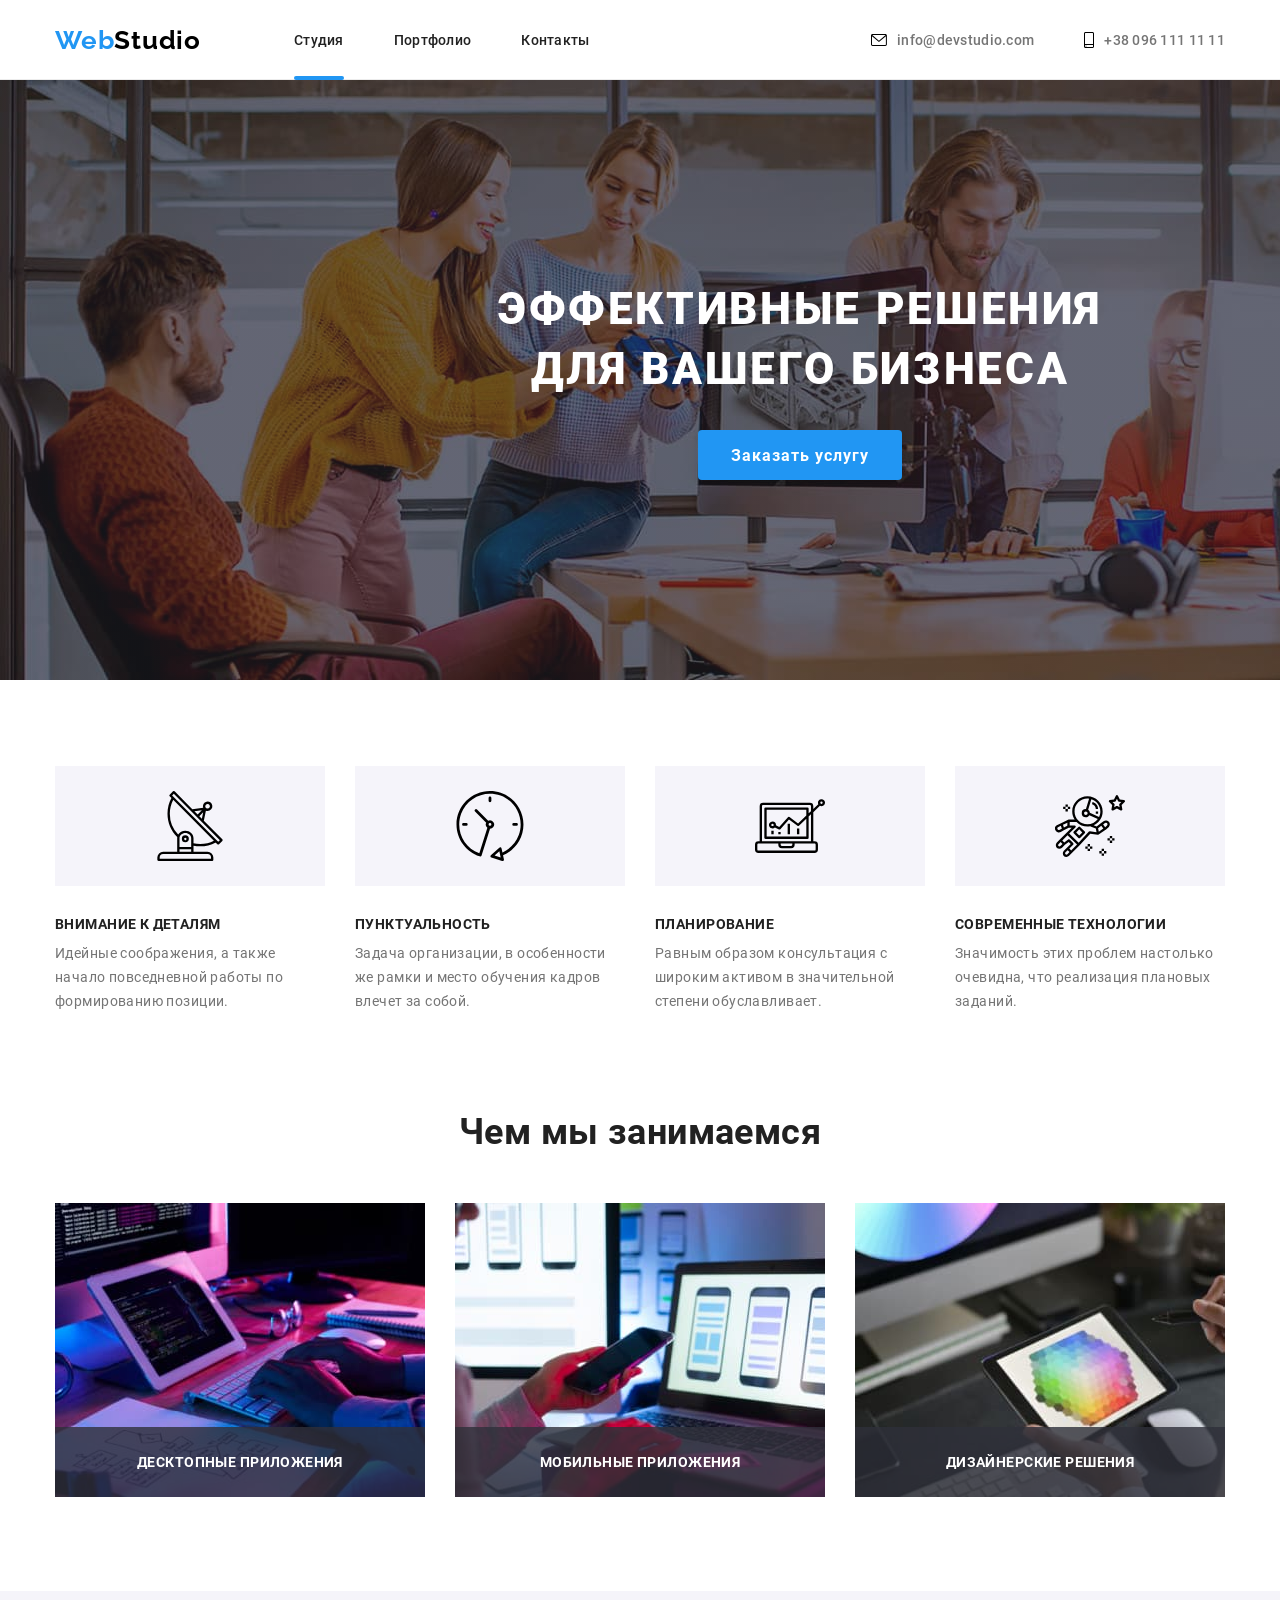
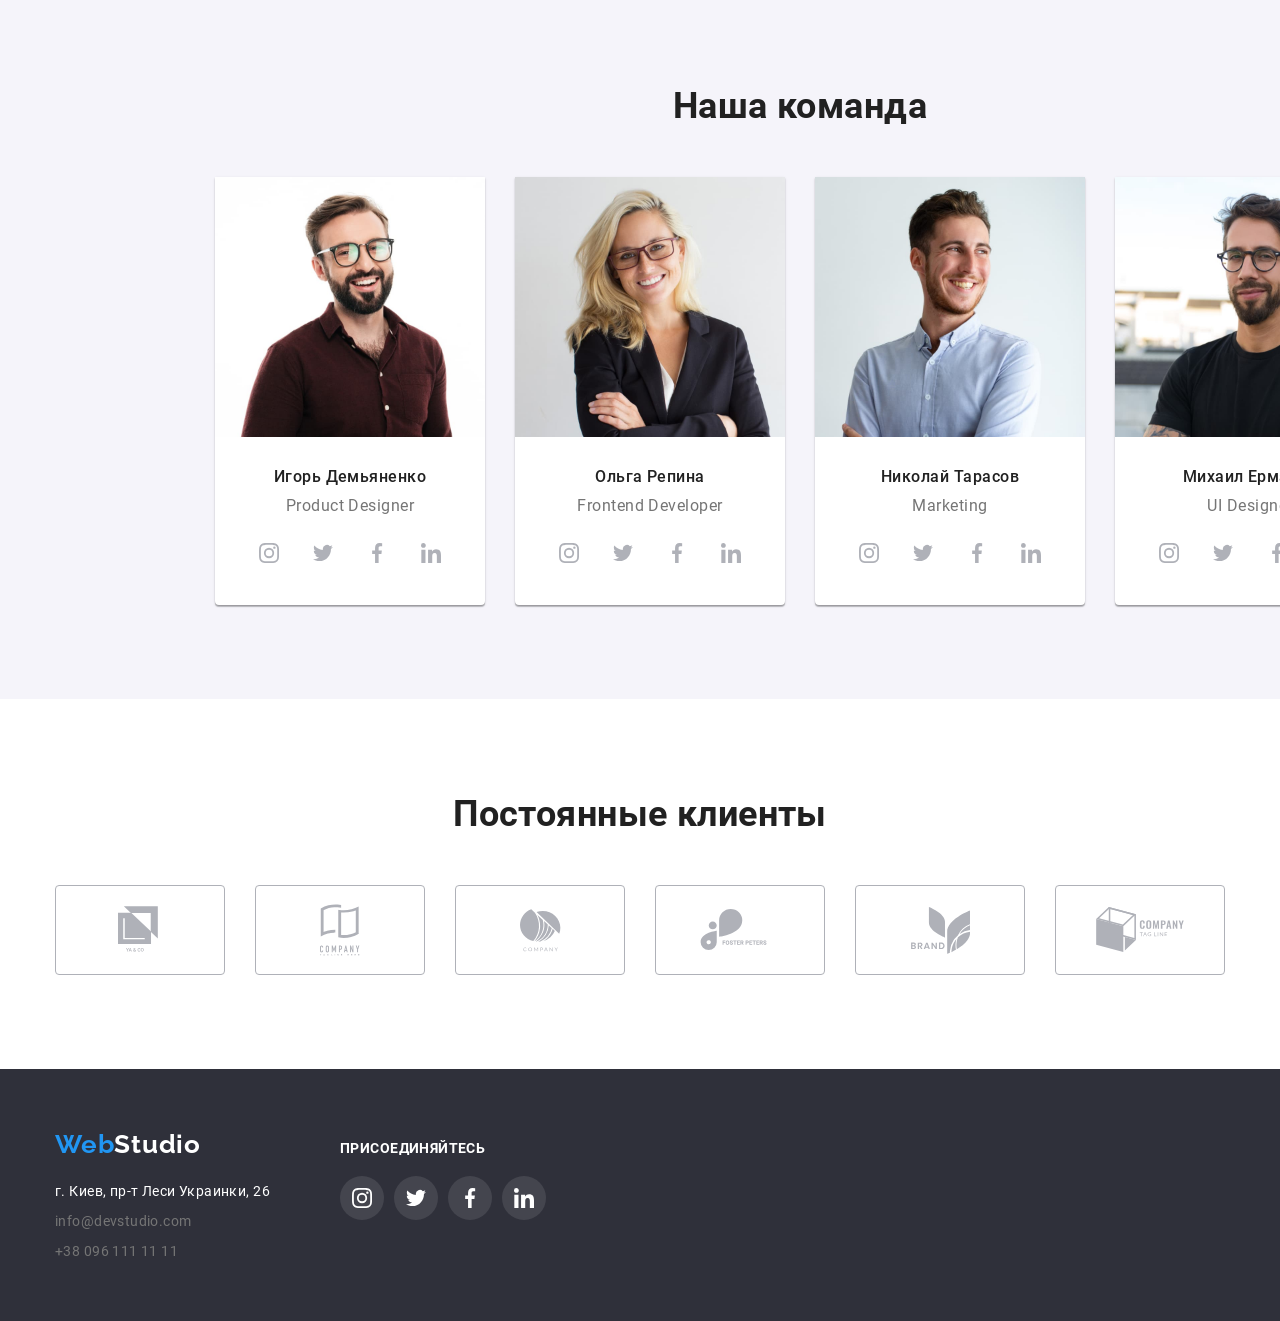
==== commit 4b58960b: "подчеркивание текущей страице" ====
--- a/index.html
+++ b/index.html
@@ -18,8 +18,8 @@
 
         <ul class="list site-nav">
           <li class="item"><a href="./index.html" class="link current">Студия</a></li>
-          <li class="item"><a href="./portfolio.html" class="link current">Портфолио</a></li>
-          <li class="item"><a href="#contacts" class="link current">Контакты</a></li>
+          <li class="item"><a href="./portfolio.html" class="link">Портфолио</a></li>
+          <li class="item"><a href="#contacts" class="link">Контакты</a></li>
         </ul>
         </nav>
 
--- a/css/styles.css
+++ b/css/styles.css
@@ -83,6 +83,8 @@
   --white-cl: #ffffff;
   --hero-cl: #2f303a;
   --footer-cl: #000000;
+  --timing-function: cubic-bezier(0.4, 0, 0.2, 1);
+  --time: 250ms;
 }
 
 html {
@@ -137,7 +139,6 @@
   margin-bottom: 94px;
   margin-left: auto;
   margin-right: auto;
-  /*  background-color: violet;*/
 }
 
 .list {
@@ -150,7 +151,6 @@
   height: 80px;
   border-bottom: 1px solid #ececec;
 }
-/*background-color: yellowgreen;*/
 
 .header-container {
   display: flex;
@@ -191,22 +191,25 @@
 .link {
   color: inherit;
   text-decoration: none;
-  transition-timing-function: cubic-bezier(0.4, 0, 0.2, 1);
+  transition-timing-function: var(--timing-function);
   transition-property: color;
-  transition-duration: 250ms;
+  transition-duration: var(--time);
+  padding-top: 32px;
+  padding-bottom: 32px;
 }
 .link:hover,
 .link:focus {
   color: var(--accent-cl);
 }
-
+.site-nav .link {
+  display: block;
+}
 .link.current {
   position: relative;
   display: block;
-  padding-top: 32px;
-  padding-bottom: 32px;
-}
-.link.current:after {
+}
+.site-nav.link:hover:after,
+.current:after {
   content: "";
   position: absolute;
   left: 0;
@@ -216,16 +219,16 @@
   background: var(--accent-cl);
   border-radius: 2px;
   margin: 0;
-  opacity: 0;
-  transition-timing-function: cubic-bezier(0.4, 0, 0.2, 1);
-  transition-property: opacity;
-  transition-duration: 250ms;
-}
-
+  /*opacity: 1;*/
+  transition-timing-function: var(--timing-function);
+  transition-duration: var(--time);
+  /*transition-property: opacity;*/
+}
+/*
 .link.current:hover:after,
 .link.current:focus:after {
   opacity: 1;
-}
+}*/
 .site-nav {
   display: inline-flex;
   width: 294px;
@@ -250,8 +253,6 @@
   letter-spacing: 0.02em;
   color: var(--main-text-cl);
   align-items: center;
-  margin-top: 32px;
-  margin-bottom: 32px;
 }
 .auth-nav .item:not(:last-child) {
   margin-right: 50px;
@@ -269,17 +270,17 @@
 .link-mail {
   display: flex;
   align-items: center;
-  transition-timing-function: cubic-bezier(0.4, 0, 0.2, 1);
+  transition-timing-function: var(--timing-function);
   transition-property: fill;
-  transition-duration: 250ms;
+  transition-duration: var(--time);
 }
 
 .link-tell {
   display: flex;
   align-items: center;
-  transition-timing-function: cubic-bezier(0.4, 0, 0.2, 1);
+  transition-timing-function: var(--timing-function);
   transition-property: fill;
-  transition-duration: 250ms;
+  transition-duration: var(--time);
 }
 
 .link-mail:hover,
@@ -307,9 +308,9 @@
   min-width: 370px;
   height: 404px;
   background-color: var(--white-cl);
-  transition-timing-function: cubic-bezier(0.4, 0, 0.2, 1);
+  transition-timing-function: var(--timing-function);
   transition-property: box-shadow;
-  transition-duration: 250ms;
+  transition-duration: var(--time);
 }
 .progect-item:nth-child(-n + 6) {
   margin-bottom: 30px;
@@ -369,9 +370,9 @@
   color: var(--white-cl);
   padding: 63px 24px;
   opacity: 0;
-  transition-timing-function: cubic-bezier(0.4, 0, 0.2, 1);
+  transition-timing-function: var(--timing-function);
   transition-property: background-color, transform, opacity;
-  transition-duration: 250ms;
+  transition-duration: var(--time);
 }
 .progect-link:hover .progect-p,
 .progect-link:focus .progect-p {
@@ -503,16 +504,16 @@
   height: 50px;
   border: 1px solid transparent;
   box-shadow: 0px 4px 4px rgba(0, 0, 0, 0.15);
-  transition-timing-function: cubic-bezier(0.4, 0, 0.2, 1);
+  transition-timing-function: var(--timing-function);
   transition-property: color, background-color;
-  transition-duration: 250ms;
+  transition-duration: var(--time);
+  cursor: pointer;
 }
 
 .btn:hover,
 .btn:focus {
   color: var(--accent-cl);
   background-color: var(--white-cl);
-  /*cursor: pointer;*/
 }
 
 .section-title {
@@ -547,9 +548,9 @@
   height: 38px;
   border: none;
   cursor: pointer;
-  transition-timing-function: cubic-bezier(0.4, 0, 0.2, 1);
+  transition-timing-function: var(--timing-function);
   transition-property: color, background-color, box-shadow;
-  transition-duration: 250ms;
+  transition-duration: var(--time);
 }
 .nav-progect .item:not(:last-child) {
   margin-right: 8px;
@@ -621,18 +622,18 @@
   justify-content: center;
   align-items: center;
   border-radius: 50%;
-  transition-timing-function: cubic-bezier(0.4, 0, 0.2, 1);
+  transition-timing-function: var(--timing-function);
   transition-property: background-color;
-  transition-duration: 250ms;
+  transition-duration: var(--time);
 }
 
 .social-icon-svg {
   width: 20px;
   height: 20px;
   fill: #afb1b8;
-  transition-timing-function: cubic-bezier(0.4, 0, 0.2, 1);
+  transition-timing-function: var(--timing-function);
   transition-property: fill;
-  transition-duration: 250ms;
+  transition-duration: var(--time);
 }
 .social-icons-link:hover,
 .social-icons-link:focus {
@@ -664,15 +665,15 @@
   background-repeat: no-repeat;
   border: 1px solid rgba(175, 177, 184, 1);
   border-radius: 4px;
-  transition-timing-function: cubic-bezier(0.4, 0, 0.2, 1);
+  transition-timing-function: var(--timing-function);
   transition-property: border-color;
-  transition-duration: 250ms;
+  transition-duration: var(--time);
 }
 .customer-icon {
   fill: #afb1b8;
-  transition-timing-function: cubic-bezier(0.4, 0, 0.2, 1);
+  transition-timing-function: var(--timing-function);
   transition-property: fill;
-  transition-duration: 250ms;
+  transition-duration: var(--time);
 }
 .customer-link:hover .customer-icon,
 .customer-link:focus .customer-icon {
@@ -726,9 +727,9 @@
   align-items: center;
   border-radius: 50%;
   background-color: rgba(255, 255, 255, 0.1);
-  transition-timing-function: cubic-bezier(0.4, 0, 0.2, 1);
+  transition-timing-function: var(--timing-function);
   transition-property: background-color;
-  transition-duration: 250ms;
+  transition-duration: var(--time);
 }
 .social-icon-footer {
   width: 20px;
@@ -746,6 +747,9 @@
   width: 100%;
   height: 1024px;
   background-color: rgba(0, 0, 0, 0.2);
+  transition-timing-function: var(--timing-function);
+  transition: scale (1);
+  transition-duration: var(--time);
 }
 .backdrop.is-hidden {
   opacity: 0;
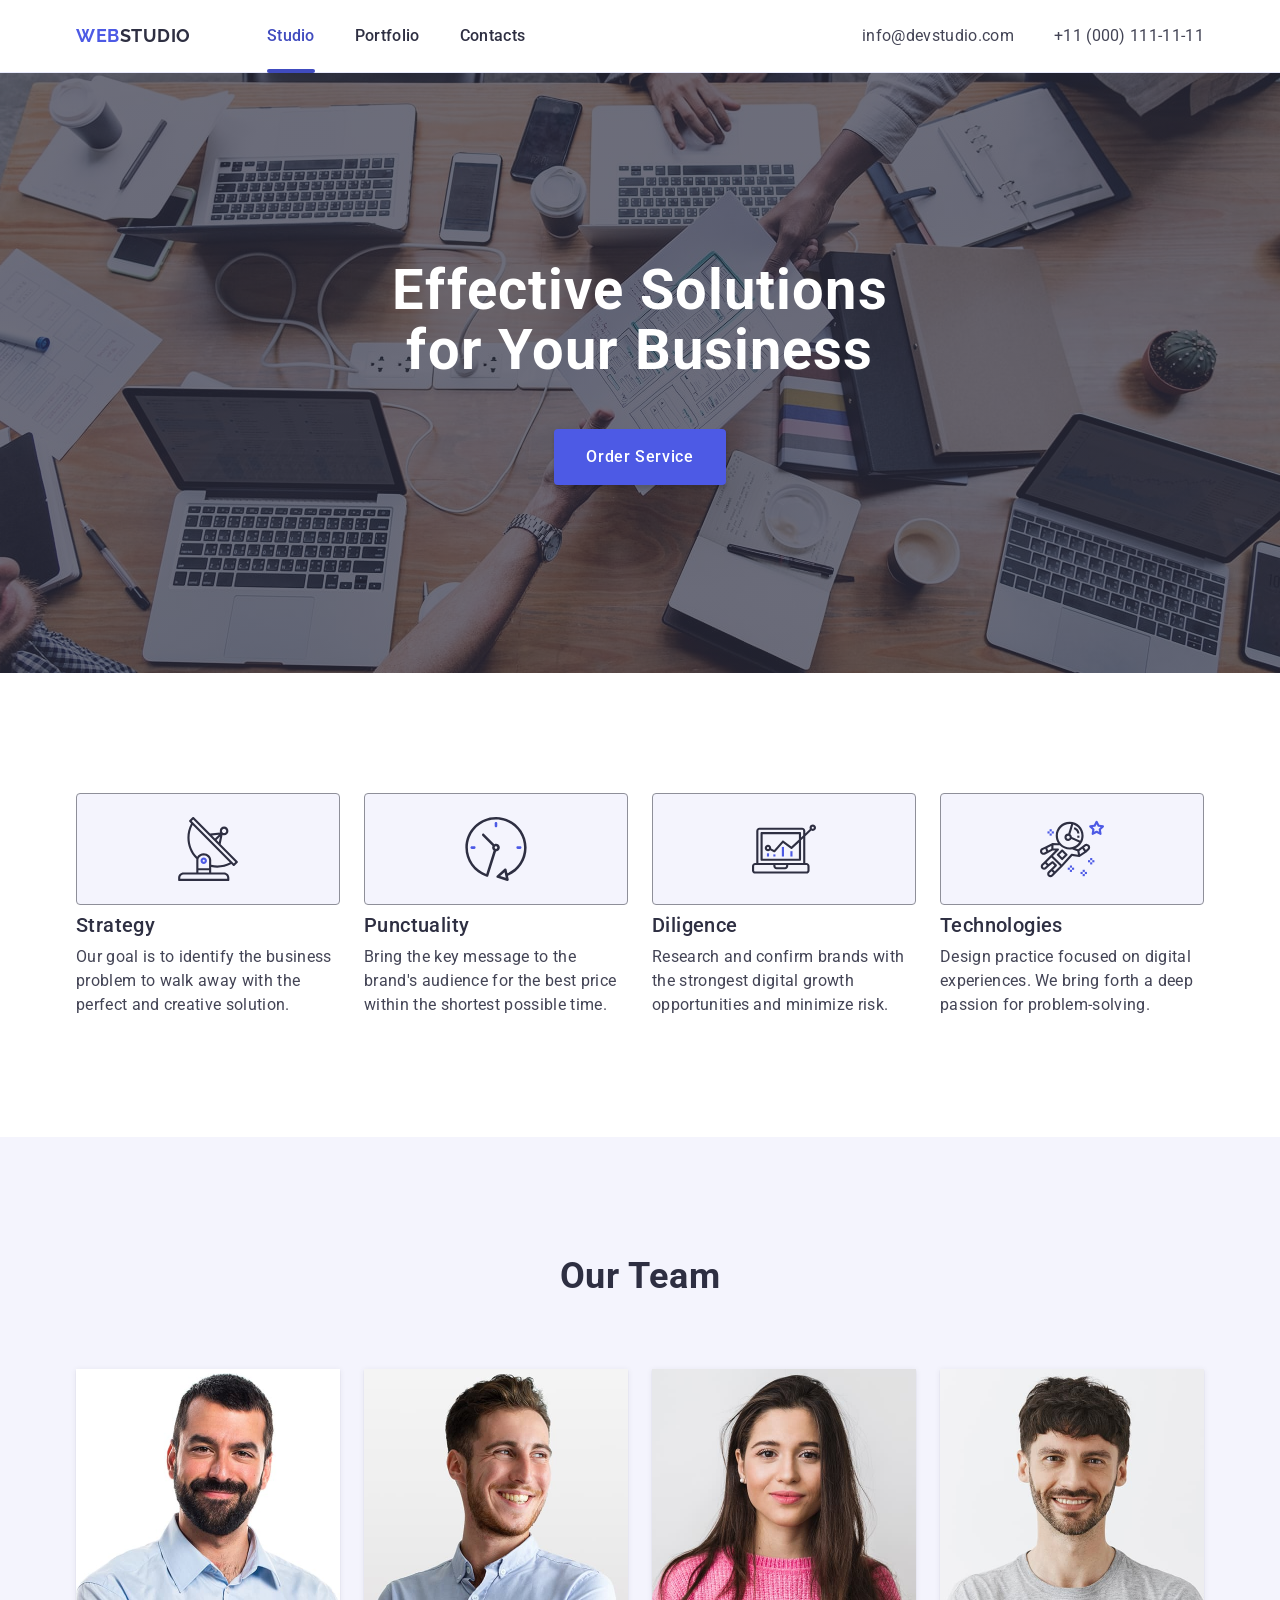
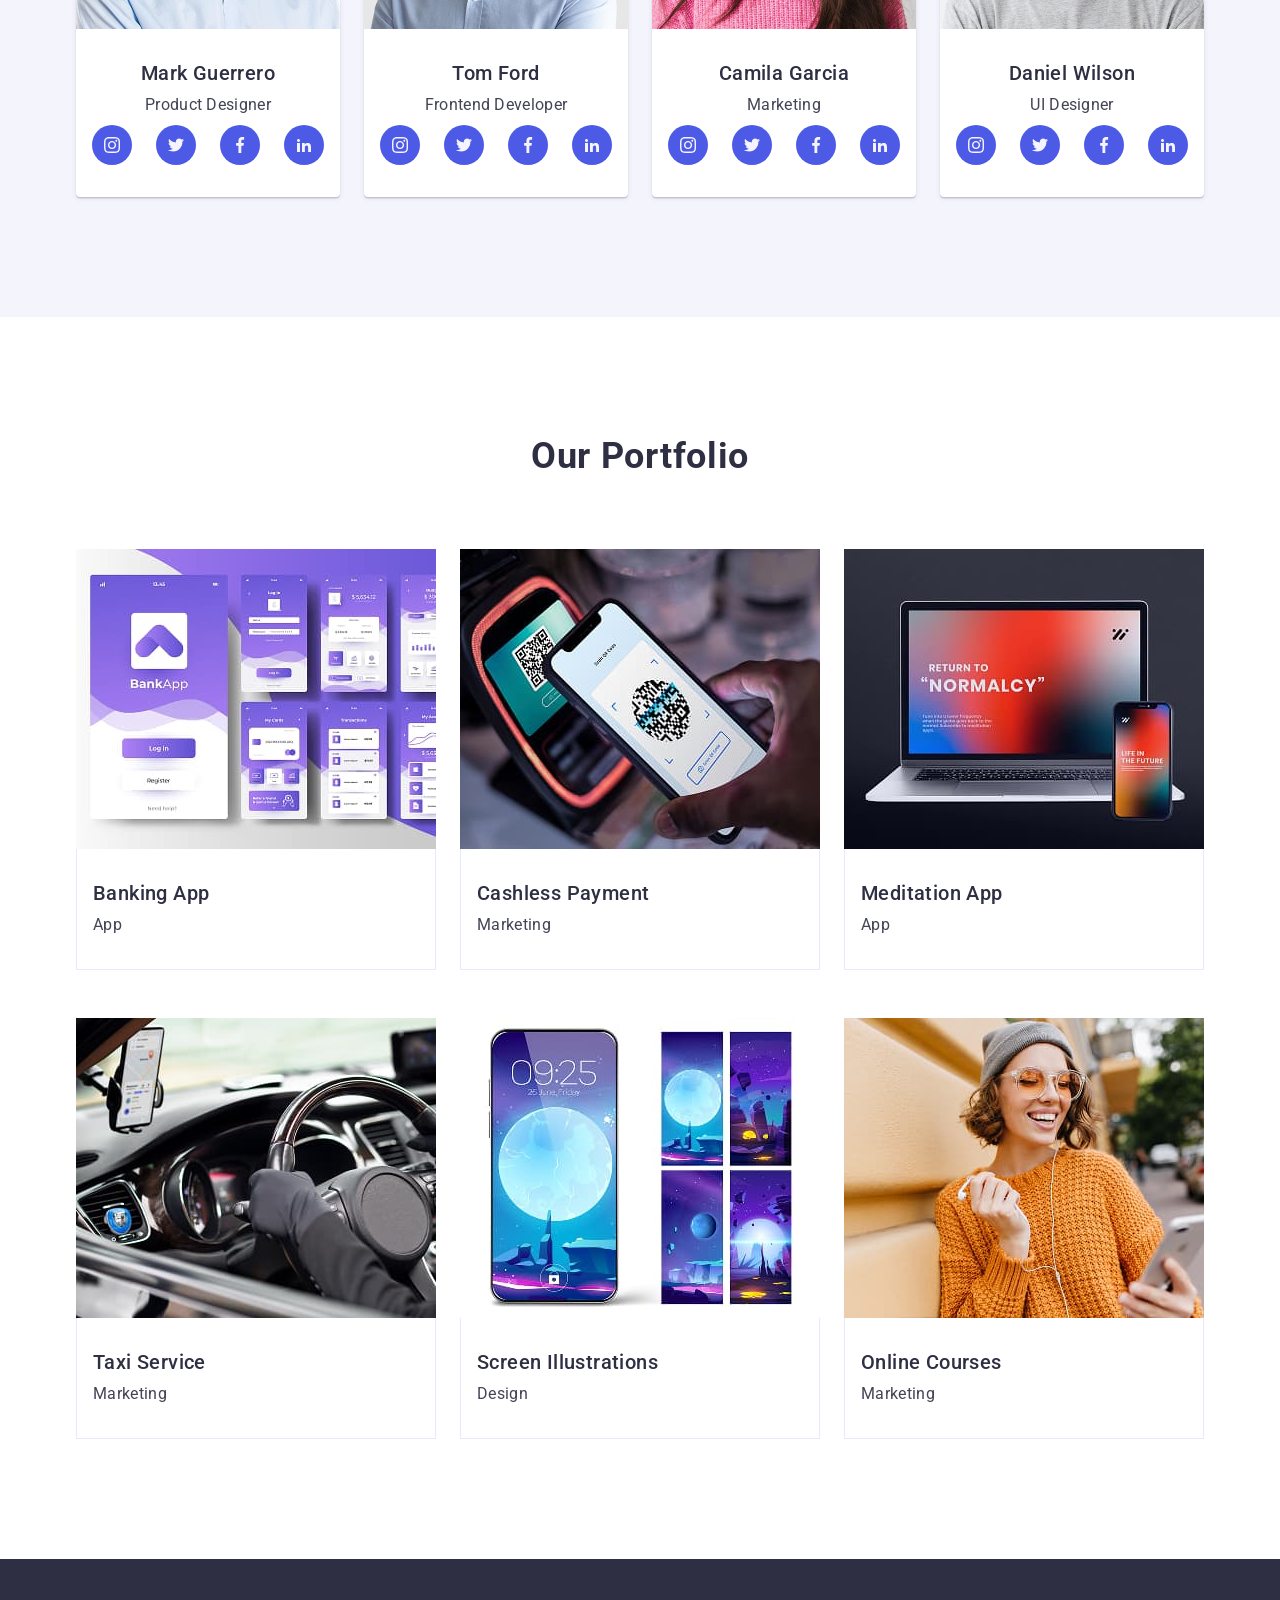
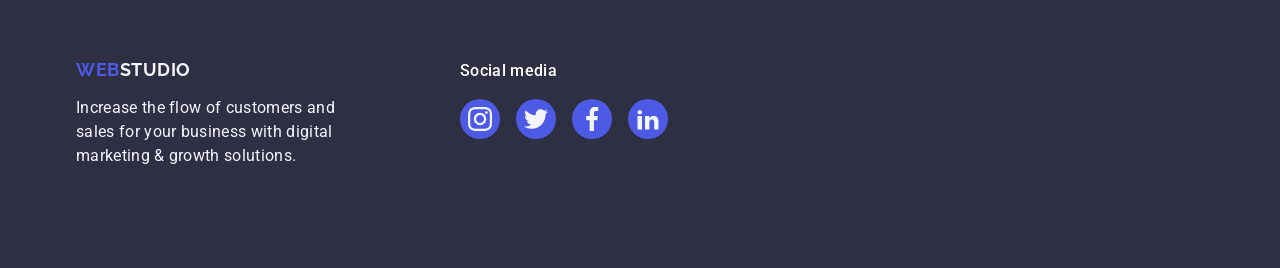
==== commit 67ab6b71: "Initial commit" ====
--- a/index.html
+++ b/index.html
@@ -1,425 +1,550 @@
 <!DOCTYPE html>
-<html lang="ru">
+<html lang="en">
   <head>
     <meta charset="UTF-8" />
     <meta name="viewport" content="width=device-width, initial-scale=1.0" />
-    <title>вебстудия 1 страница</title>
-    <link href="https://fonts.googleapis.com/css2?family=Raleway:wght@700&display=swap" rel="stylesheet">
-    <link rel="stylesheet" href="https://cdnjs.cloudflare.com/ajax/libs/modern-normalize/1.0.0/modern-normalize.min.css" />
-    <link rel="stylesheet" href="./css/styles.css">
+    <title>WebStudio</title>
+
+    <link
+      rel="stylesheet"
+      href="https://cdnjs.cloudflare.com/ajax/libs/modern-normalize/3.0.1/modern-normalize.min.css"
+      integrity="sha512-q6WgHqiHlKyOqslT/lgBgodhd03Wp4BEqKeW6nNtlOY4quzyG3VoQKFrieaCeSnuVseNKRGpGeDU3qPmabCANg=="
+      crossorigin="anonymous"
+      referrerpolicy="no-referrer"
+    />
+    <link rel="preconnect" href="https://fonts.googleapis.com" />
+    <link rel="preconnect" href="https://fonts.gstatic.com" crossorigin />
+    <link
+      href="https://fonts.googleapis.com/css2?family=Raleway:wght@700&family=Roboto:wght@400;500;700&display=swap"
+      rel="stylesheet"
+    />
+    <link rel="stylesheet" href="./css/styles.css" />
   </head>
   <body>
-    <!-- шапка сайта -->
-
     <header class="page-header">
       <div class="container header-container">
-        <nav class="navigation">
-        <a href="./index.html" class="logo"> Web<span class="logo-studio">Studio</span></a>
-
-        <ul class="list site-nav">
-          <li class="item"><a href="./index.html" class="link current">Студия</a></li>
-          <li class="item"><a href="./portfolio.html" class="link">Портфолио</a></li>
-          <li class="item"><a href="#contacts" class="link">Контакты</a></li>
-        </ul>
+        <nav class="header-nav">
+          <a class="logo header-logo" href="./index.html"
+            >Web<span class="logo-part">Studio</span></a
+          >
+          <ul class="nav-list">
+            <li class="nav-item">
+              <a class="nav-link current" href="./index.html">Studio</a>
+            </li>
+            <li class="nav-item"><a class="nav-link" href="">Portfolio</a></li>
+            <li class="nav-item"><a class="nav-link" href="">Contacts</a></li>
+          </ul>
         </nav>
 
-        <ul class="list auth-nav">
-        <li class="item"><a href="mailto:info@devstudio.com" class="link link-mail">
-          <svg class="email-icon">
-            <use href="./images/icons/sprite.svg#icon-envelope"></use>
-          </svg>
-          info@devstudio.com</a></li>
-        <li class="item"><a href="tel:+380961111111" class="link link-tell">
-          <svg class="tell-icon">
-            <use href="./images/icons/sprite.svg#icon-smartphone"></use>
-          </svg>
-          +38 096 111 11 11</a></li>
-        </ul>
+        <address class="address">
+          <ul class="address-list">
+            <li class="address-item">
+              <a class="address-link" href="mailto:info@devstudio.com"
+                >info@devstudio.com</a
+              >
+            </li>
+            <li class="address-item">
+              <a class="address-link" href="tel:+110001111111"
+                >+11 (000) 111-11-11</a
+              >
+            </li>
+          </ul>
+        </address>
       </div>
     </header>
 
     <main>
-      <!-- герой -->
       <section class="hero">
-        <div class="fon-hero">
-          <div class="hero-content">
-            <h1 class="hero-title">Эффективные решения для вашего бизнеса</h1>
-            <button class="btn" type="button" data-modal-open>Заказать услугу</button>
-          </div>
-
-        </div>
-              
-      </section>
-
-      <!-- особенности -->
-      <section class="special">
         <div class="container">
-          <h2 class="section-title visually-hidden">Особенности</h2>
-          <ul class="list features">
-            <li class="features-box">
-              <div class="features-icon-box">
-                <svg class="features-icon">
-                  <use href="./images/icons/sprite.svg#icon-antenna"></use>
-                </svg>
-              </div>
-              <h3 class="details-title">Внимание к деталям</h3>
-              <p class="features-p">
-                Идейные соображения, а также начало повседневной работы по
-                формированию позиции.
-              </p>
-            </li>
-            <li class="features-box">
-               <div class="features-icon-box">
-                <svg class="features-icon">
-                  <use href="./images/icons/sprite.svg#icon-clock"></use>
-                </svg>
-              </div>
-              <h3 class="details-title">Пунктуальность</h3>
-              <p class="features-p">
-                Задача организации, в особенности же рамки и место обучения кадров
-                влечет за собой.
-              </p>
-            </li>
-            <li class="features-box">
-               <div class="features-icon-box">
-                <svg class="features-icon">
-                  <use href="./images/icons/sprite.svg#icon-diagram"></use>
-                </svg>
-              </div>
-              <h3 class="details-title">Планирование</h3>
-              <p class="features-p">
-                Равным образом консультация с широким активом в значительной
-                степени обуславливает.
-              </p>
-            </li>
-            <li class="features-box">
-               <div class="features-icon-box">
-                <svg class="features-icon">
-                  <use href="./images/icons/sprite.svg#icon-astronaut"></use>
-                </svg>
-              </div>
-              <h3 class="details-title">Современные технологии</h3>
-              <p class="features-p">
-                Значимость этих проблем настолько очевидна, что реализация
-                плановых заданий.
-              </p>
-            </li>
-          </ul>
-
+          <h1 class="hero-title">Effective Solutions for Your Business</h1>
+          <button class="hero-button" type="button">Order Service</button>
         </div>
       </section>
 
-      <!-- чем мы занимаемся -->
-      <section class="exerciser">
+      <section class="section advantages">
         <div class="container">
-          <h2 class="section-title">Чем мы занимаемся</h2>          
-          <ul class="list exerciser-list">
-            <li class="thumb"><img src="./images/box1.jpg" alt="картинка1" width="370" />
-            <p class="label">Десктопные приложения</p></li>
-            <li class="thumb"><img src="./images/box2.jpg" alt="картинка2" width="370" />
-            <p class="label">Мобильные приложения</p></li>
-            <li class="thumb"><img src="./images/box3.jpg" alt="картинка3" width="370" />
-            <p class="label">Дизайнерские решения</p></li>
+          <h2 class="visually-hidden">Our advantages</h2>
+          <ul class="advantages-list">
+            <li class="advantages-item">
+              <div class="advantages-icon">
+                <svg class="advantages-svg" width="64" height="64">
+                  <use href="./images/icons.svg#icon-antenna"></use>
+                </svg>
+              </div>
+              <h3 class="subtitle">Strategy</h3>
+              <p class="section-text">
+                Our goal is to identify the business problem to walk away with
+                the perfect and creative solution.
+              </p>
+            </li>
+            <li class="advantages-item">
+              <div class="advantages-icon">
+                <svg class="advantages-svg" width="64" height="64">
+                  <use href="./images/icons.svg#icon-clock"></use>
+                </svg>
+              </div>
+              <h3 class="subtitle">Punctuality</h3>
+              <p class="section-text">
+                Bring the key message to the brand's audience for the best price
+                within the shortest possible time.
+              </p>
+            </li>
+            <li class="advantages-item">
+              <div class="advantages-icon">
+                <svg class="advantages-svg" width="64" height="64">
+                  <use href="./images/icons.svg#icon-diagram"></use>
+                </svg>
+              </div>
+              <h3 class="subtitle">Diligence</h3>
+              <p class="section-text">
+                Research and confirm brands with the strongest digital growth
+                opportunities and minimize risk.
+              </p>
+            </li>
+            <li class="advantages-item">
+              <div class="advantages-icon">
+                <svg class="advantages-svg" width="64" height="64">
+                  <use href="./images/icons.svg#icon-astronaut"></use>
+                </svg>
+              </div>
+              <h3 class="subtitle">Technologies</h3>
+              <p class="section-text">
+                Design practice focused on digital experiences. We bring forth a
+                deep passion for problem-solving.
+              </p>
+            </li>
           </ul>
         </div>
       </section>
-
-      <!-- наша команда -->
-      <section class="team-bg">
-        <div class="team">
+      <section class="section team">
         <div class="container">
-          <h2 class="section-title">Наша команда</h2>
-          <ul class="list team-list">
-              <li class="team-item">
-                <img src="./images/team/foto1.jpg" alt="Игорь Демьяненко" width="270" />
-                <h3 class="item-title">Игорь Демьяненко</h3>
-                <p class="team-position">Product Designer</p>
-                <ul class="list social-icons">
-                  <li class="social-icons-item">
-                    <a class="social-icons-link" href="https://instagram.com/" target="_blank"
-                     rel="noopener noreferer" aria-label="Instagram">
-                      <svg class="social-icon-svg">
-                        <use href="./images/icons/sprite.svg#icon-instagram"></use>
-                      </svg>
-                    </a>
-                  </li>
-                  <li class="social-icons-item">
-                    <a class="social-icons-link" href="https://twitter.com/" target="_blank" rel="noopener noreferer"
-                      aria-label="Instagram">
-                      <svg class="social-icon-svg">
-                        <use href="./images/icons/sprite.svg#icon-twitter"></use>
-                      </svg>
-                    </a>
-                  </li>
-                  <li class="social-icons-item">
-                    <a class="social-icons-link" href="https://facebook.com/" target="_blank" rel="noopener noreferer"
-                      aria-label="Instagram">
-                      <svg class="social-icon-svg">
-                        <use href="./images/icons/sprite.svg#icon-facebook"></use>
-                      </svg>
-                    </a>
-                  </li>
-                  <li class="social-icons-item">
-                    <a class="social-icons-link" href="https://linkedin.com/" target="_blank" rel="noopener noreferer"
-                      aria-label="Instagram">
-                      <svg class="social-icon-svg">
-                        <use href="./images/icons/sprite.svg#icon-linkedin"></use>
-                      </svg>
-                    </a>
-                  </li>
-                 
+          <h2 class="section-title">Our Team</h2>
+          <ul class="team-list">
+            <li class="team-item">
+              <img
+                src="./images/team/img-3.jpg"
+                alt="photo Mark"
+                width="264"
+                height="260"
+              />
+              <div class="section-content">
+                <h3 class="subtitle">Mark Guerrero</h3>
+                <p class="section-text team-p">Product Designer</p>
+                <ul class="team-icon-list">
+                  <li class="team-icon-item">
+                    <a
+                      class="team-icon-link"
+                      href="../images/icons.svg"
+                      target="_blank"
+                    >
+                      <svg class="team-icon" width="16" height="16">
+                        <use href="./images/icons.svg#icon-instagram"></use>
+                      </svg>
+                    </a>
+                  </li>
+                  <li class="team-icon-item">
+                    <a
+                      class="team-icon-link"
+                      href="../images/icons.svg"
+                      target="_blank"
+                    >
+                      <svg class="team-icon" width="16" height="16">
+                        <use href="./images/icons.svg#icon-twitter"></use>
+                      </svg>
+                    </a>
+                  </li>
+                  <li class="team-icon-item">
+                    <a
+                      class="team-icon-link"
+                      href="../images/icons.svg"
+                      target="_blank"
+                    >
+                      <svg class="team-icon" width="16" height="16">
+                        <use href="./images/icons.svg#icon-facebook"></use>
+                      </svg>
+                    </a>
+                  </li>
+                  <li class="team-icon-item">
+                    <a
+                      class="team-icon-link"
+                      href="../images/icons.svg"
+                      target="_blank"
+                    >
+                      <svg class="team-icon" width="16" height="16">
+                        <use href="./images/icons.svg#icon-linkedin2"></use>
+                      </svg>
+                    </a>
+                  </li>
                 </ul>
-              </li>
-            
-              <li class="team-item">
-                <img src="./images//team/foto2.jpg" alt="Ольга Репина" width="270" />
-                <h3 class="item-title">Ольга Репина</h3>
-                <p class="team-position">Frontend Developer</p>
-                <ul class="list social-icons">
-                  <li class="social-icons-item">
-                    <a class="social-icons-link" href="https://instagram.com/" target="_blank" rel="noopener noreferer"
-                      aria-label="Instagram">
-                      <svg class="social-icon-svg">
-                        <use href="./images/icons/sprite.svg#icon-instagram"></use>
-                      </svg>
-                    </a>
-                  </li>
-                  <li class="social-icons-item">
-                    <a class="social-icons-link" href="https://twitter.com/" target="_blank" rel="noopener noreferer"
-                      aria-label="Instagram">
-                      <svg class="social-icon-svg">
-                        <use href="./images/icons/sprite.svg#icon-twitter"></use>
-                      </svg>
-                    </a>
-                  </li>
-                  <li class="social-icons-item">
-                    <a class="social-icons-link" href="https://facebook.com/" target="_blank" rel="noopener noreferer"
-                      aria-label="Instagram">
-                      <svg class="social-icon-svg">
-                        <use href="./images/icons/sprite.svg#icon-facebook"></use>
-                      </svg>
-                    </a>
-                  </li>
-                  <li class="social-icons-item">
-                    <a class="social-icons-link" href="https://linkedin.com/" target="_blank" rel="noopener noreferer"
-                      aria-label="Instagram">
-                      <svg class="social-icon-svg">
-                        <use href="./images/icons/sprite.svg#icon-linkedin"></use>
-                      </svg>
-                    </a>
-                  </li>
-                
+              </div>
+            </li>
+            <li class="team-item">
+              <img
+                src="./images/team/img-2.jpg"
+                alt="photo Tom"
+                width="264"
+                height="260"
+              />
+              <div class="section-content">
+                <h3 class="subtitle">Tom Ford</h3>
+                <p class="section-text team-p">Frontend Developer</p>
+                <ul class="team-icon-list">
+                  <li class="team-icon-item">
+                    <a
+                      class="team-icon-link"
+                      href="../images/icons.svg"
+                      target="_blank"
+                    >
+                      <svg class="team-icon" width="16" height="16">
+                        <use href="./images/icons.svg#icon-instagram"></use>
+                      </svg>
+                    </a>
+                  </li>
+                  <li class="team-icon-item">
+                    <a
+                      class="team-icon-link"
+                      href="../images/icons.svg"
+                      target="_blank"
+                    >
+                      <svg class="team-icon" width="16" height="16">
+                        <use href="./images/icons.svg#icon-twitter"></use>
+                      </svg>
+                    </a>
+                  </li>
+                  <li class="team-icon-item">
+                    <a
+                      class="team-icon-link"
+                      href="../images/icons.svg"
+                      target="_blank"
+                    >
+                      <svg class="team-icon" width="16" height="16">
+                        <use href="./images/icons.svg#icon-facebook"></use>
+                      </svg>
+                    </a>
+                  </li>
+                  <li class="team-icon-item">
+                    <a
+                      class="team-icon-link"
+                      href="../images/icons.svg"
+                      target="_blank"
+                    >
+                      <svg class="team-icon" width="16" height="16">
+                        <use href="./images/icons.svg#icon-linkedin2"></use>
+                      </svg>
+                    </a>
+                  </li>
                 </ul>
-              </li>
-            
-              <li class="team-item">
-                <img src="./images//team/foto3.jpg" alt="Николай Тарасов" width="270"/>
-                <h3 class="item-title">Николай Тарасов</h3>
-                <p class="team-position">Marketing</p>
-                <ul class="list social-icons">
-                  <li class="social-icons-item">
-                    <a class="social-icons-link" href="https://instagram.com/" target="_blank" rel="noopener noreferer"
-                      aria-label="Instagram">
-                      <svg class="social-icon-svg">
-                        <use href="./images/icons/sprite.svg#icon-instagram"></use>
-                      </svg>
-                    </a>
-                  </li>
-                  <li class="social-icons-item">
-                    <a class="social-icons-link" href="https://twitter.com/" target="_blank" rel="noopener noreferer"
-                      aria-label="Instagram">
-                      <svg class="social-icon-svg">
-                        <use href="./images/icons/sprite.svg#icon-twitter"></use>
-                      </svg>
-                    </a>
-                  </li>
-                  <li class="social-icons-item">
-                    <a class="social-icons-link" href="https://facebook.com/" target="_blank" rel="noopener noreferer"
-                      aria-label="Instagram">
-                      <svg class="social-icon-svg">
-                        <use href="./images/icons/sprite.svg#icon-facebook"></use>
-                      </svg>
-                    </a>
-                  </li>
-                  <li class="social-icons-item">
-                    <a class="social-icons-link" href="https://linkedin.com/" target="_blank" rel="noopener noreferer"
-                      aria-label="Instagram">
-                      <svg class="social-icon-svg">
-                        <use href="./images/icons/sprite.svg#icon-linkedin"></use>
-                      </svg>
-                    </a>
-                  </li>
-                
+              </div>
+            </li>
+            <li class="team-item">
+              <img
+                src="./images/team/img-1.jpg"
+                alt="photo Camila"
+                width="264"
+                height="260"
+              />
+              <div class="section-content">
+                <h3 class="subtitle">Camila Garcia</h3>
+                <p class="section-text team-p">Marketing</p>
+                <ul class="team-icon-list">
+                  <li class="team-icon-item">
+                    <a
+                      class="team-icon-link"
+                      href="../images/icons.svg"
+                      target="_blank"
+                    >
+                      <svg class="team-icon" width="16" height="16">
+                        <use href="./images/icons.svg#icon-instagram"></use>
+                      </svg>
+                    </a>
+                  </li>
+                  <li class="team-icon-item">
+                    <a
+                      class="team-icon-link"
+                      href="../images/icons.svg"
+                      target="_blank"
+                    >
+                      <svg class="team-icon" width="16" height="16">
+                        <use href="./images/icons.svg#icon-twitter"></use>
+                      </svg>
+                    </a>
+                  </li>
+                  <li class="team-icon-item">
+                    <a
+                      class="team-icon-link"
+                      href="../images/icons.svg"
+                      target="_blank"
+                    >
+                      <svg class="team-icon" width="16" height="16">
+                        <use href="./images/icons.svg#icon-facebook"></use>
+                      </svg>
+                    </a>
+                  </li>
+                  <li class="team-icon-item">
+                    <a
+                      class="team-icon-link"
+                      href="../images/icons.svg"
+                      target="_blank"
+                    >
+                      <svg class="team-icon" width="16" height="16">
+                        <use href="./images/icons.svg#icon-linkedin2"></use>
+                      </svg>
+                    </a>
+                  </li>
                 </ul>
-              </li>
-            
-              <li class="team-item">
-                <img src="./images//team/foto4.jpg" alt="Михаил Ермаков" width="270" />
-                <h3 class="item-title">Михаил Ермаков</h3>
-                <p class="team-position">UI Designer</p>
-                <ul class="list social-icons">
-                  <li class="social-icons-item">
-                    <a class="social-icons-link" href="https://instagram.com/" target="_blank" rel="noopener noreferer"
-                      aria-label="Instagram">
-                      <svg class="social-icon-svg">
-                        <use href="./images/icons/sprite.svg#icon-instagram"></use>
-                      </svg>
-                    </a>
-                  </li>
-                  <li class="social-icons-item">
-                    <a class="social-icons-link" href="https://twitter.com/" target="_blank" rel="noopener noreferer"
-                      aria-label="Instagram">
-                      <svg class="social-icon-svg">
-                        <use href="./images/icons/sprite.svg#icon-twitter"></use>
-                      </svg>
-                    </a>
-                  </li>
-                  <li class="social-icons-item">
-                    <a class="social-icons-link" href="https://facebook.com/" target="_blank" rel="noopener noreferer"
-                      aria-label="Instagram">
-                      <svg class="social-icon-svg">
-                        <use href="./images/icons/sprite.svg#icon-facebook"></use>
-                      </svg>
-                    </a>
-                  </li>
-                  <li class="social-icons-item">
-                    <a class="social-icons-link" href="https://linkedin.com/" target="_blank" rel="noopener noreferer"
-                      aria-label="Instagram">
-                      <svg class="social-icon-svg">
-                        <use href="./images/icons/sprite.svg#icon-linkedin"></use>
+              </div>
+            </li>
+            <li class="team-item">
+              <img
+                src="./images/team/img.jpg"
+                alt="photo Daniel"
+                width="264"
+                height="260"
+              />
+              <div class="section-content">
+                <h3 class="subtitle">Daniel Wilson</h3>
+                <p class="section-text team-p">UI Designer</p>
+                <ul class="team-icon-list">
+                  <li class="team-icon-item">
+                    <a
+                      class="team-icon-link"
+                      href="../images/icons.svg"
+                      target="_blank"
+                    >
+                      <svg class="team-icon" width="16" height="16">
+                        <use href="./images/icons.svg#icon-instagram"></use>
+                      </svg>
+                    </a>
+                  </li>
+                  <li class="team-icon-item">
+                    <a
+                      class="team-icon-link"
+                      href="../images/icons.svg"
+                      target="_blank"
+                    >
+                      <svg class="team-icon" width="16" height="16">
+                        <use href="./images/icons.svg#icon-twitter"></use>
+                      </svg>
+                    </a>
+                  </li>
+                  <li class="team-icon-item">
+                    <a
+                      class="team-icon-link"
+                      href="../images/icons.svg"
+                      target="_blank"
+                    >
+                      <svg class="team-icon" width="16" height="16">
+                        <use href="./images/icons.svg#icon-facebook"></use>
+                      </svg>
+                    </a>
+                  </li>
+                  <li class="team-icon-item">
+                    <a
+                      class="team-icon-link"
+                      href="../images/icons.svg"
+                      target="_blank"
+                    >
+                      <svg class="team-icon" width="16" height="16">
+                        <use href="./images/icons.svg#icon-linkedin2"></use>
                       </svg>
                     </a>
                   </li>
                 </ul>
-              </li>
-            </ul>        
-          
-          </div>
-
-        </div>
-        
-      </section>
-
-      <!--постоянные клиенты-->
-      <section class="regular-customers">
-        <div class="container">
-          <h2 class="section-title">Постоянные клиенты</h2>
-          <ul class="list customer-list">
-            <li>
-              <a class="link customer-link" href="" target="_blank" rel="noopener noreferer">
-                <svg class="customer-icon" width="44" height="49">
-                  <use href="./images/icons/sprite.svg#icon-logo1"></use>
-                </svg>
-              </a>
-            </li>
-            <li>
-              <a class="link customer-link" href="" target="_blank" rel="noopener noreferer">
-                <svg class="customer-icon" width="40" height="52">
-                  <use href="./images/icons/sprite.svg#icon-logo2"></use>
-                </svg>
-              </a>
-            </li>
-            <li>
-              <a class="link customer-link" href="" target="_blank" rel="noopener noreferer">
-                <svg class="customer-icon" width="41" height="43">
-                  <use href="./images/icons/sprite.svg#icon-logo3"></use>
-                </svg>
-              </a>
-            </li>
-            <li>
-               <a class="link customer-link" href="" target="_blank" rel="noopener noreferer">
-                <svg class="customer-icon" width="80" height="42">
-                  <use href="./images/icons/sprite.svg#icon-logo4"></use>
-                </svg>
-              </a>
-            </li>
-            <li>
-               <a class="link customer-link" href="" target="_blank" rel="noopener noreferer">
-                <svg class="customer-icon" width="59" height="47">
-                  <use href="./images/icons/sprite.svg#icon-logo5"></use>
-                </svg>
-              </a>
-            </li>
-            <li>
-               <a class="link customer-link" href="" target="_blank" rel="noopener noreferer">
-                <svg class="customer-icon" width="88.5" height="45.5">
-                  <use href="./images/icons/sprite.svg#icon-logo6"></use>
-                </svg>
-              </a>
+              </div>
             </li>
           </ul>
-
         </div>
       </section>
+      <section class="section portfolio">
+        <div class="container">
+          <h2 class="section-title">Our Portfolio</h2>
+          <ul class="portfolio-list">
+            <li class="portfolio-item">
+              <div class="thumb">
+                <img
+                  class="portfolio-img"
+                  src="./images/portfolio/img1.jpg"
+                  alt="bankapp"
+                  width="360"
+                  height="300"
+                />
+                <p class="overlay">
+                  14 Stylish and User-Friendly App Design Concepts · Task
+                  Manager App · Calorie Tracker App · Exotic Fruit Ecommerce App
+                  · Cloud Storage App
+                </p>
+              </div>
+              <div class="section-content">
+                <h3 class="subtitle">Banking App</h3>
+                <p class="section-text">App</p>
+              </div>
+            </li>
+            <li class="portfolio-item">
+              <div class="thumb">
+                <img
+                  class="portfolio-img"
+                  src="./images/portfolio/img2.jpg"
+                  alt="Cashless Payment"
+                  width="360"
+                  height="300"
+                />
+                <p class="overlay">
+                  14 Stylish and User-Friendly App Design Concepts · Task
+                  Manager App · Calorie Tracker App · Exotic Fruit Ecommerce App
+                  · Cloud Storage App
+                </p>
+              </div>
+              <div class="section-content">
+                <h3 class="subtitle">Cashless Payment</h3>
+                <p class="section-text">Marketing</p>
+              </div>
+            </li>
+            <li class="portfolio-item">
+              <div class="thumb">
+                <img
+                  class="portfolio-img"
+                  src="./images/portfolio/img3.jpg"
+                  alt="Meditation App"
+                  width="360"
+                  height="300"
+                />
+                <p class="overlay">
+                  14 Stylish and User-Friendly App Design Concepts · Task
+                  Manager App · Calorie Tracker App · Exotic Fruit Ecommerce App
+                  · Cloud Storage App
+                </p>
+              </div>
+              <div class="section-content">
+                <h3 class="subtitle">Meditation App</h3>
+                <p class="section-text">App</p>
+              </div>
+            </li>
+            <li class="portfolio-item">
+              <div class="thumb">
+                <img
+                  class="portfolio-img"
+                  src="./images/portfolio/img4.jpg"
+                  alt="Taxi Service"
+                  width="360"
+                  height="300"
+                />
+                <p class="overlay">
+                  14 Stylish and User-Friendly App Design Concepts · Task
+                  Manager App · Calorie Tracker App · Exotic Fruit Ecommerce App
+                  · Cloud Storage App
+                </p>
+              </div>
+              <div class="section-content">
+                <h3 class="subtitle">Taxi Service</h3>
+                <p class="section-text">Marketing</p>
+              </div>
+            </li>
+            <li class="portfolio-item">
+              <div class="thumb">
+                <img
+                  class="portfolio-img"
+                  src="./images/portfolio/img5.jpg"
+                  alt="Screen Illustrations"
+                  width="360"
+                  height="300"
+                />
+                <p class="overlay">
+                  14 Stylish and User-Friendly App Design Concepts · Task
+                  Manager App · Calorie Tracker App · Exotic Fruit Ecommerce App
+                  · Cloud Storage App
+                </p>
+              </div>
+              <div class="section-content">
+                <h3 class="subtitle">Screen Illustrations</h3>
+                <p class="section-text">Design</p>
+              </div>
+            </li>
+            <li class="portfolio-item">
+              <div class="thumb">
+                <img
+                  class="portfolio-img"
+                  src="./images/portfolio/img6.jpg"
+                  alt="Online Courses"
+                  width="360"
+                  height="300"
+                />
 
-
+                <p class="overlay">
+                  14 Stylish and User-Friendly App Design Concepts · Task
+                  Manager App · Calorie Tracker App · Exotic Fruit Ecommerce App
+                  · Cloud Storage App
+                </p>
+              </div>
+              <div class="section-content">
+                <h3 class="subtitle">Online Courses</h3>
+                <p class="section-text">Marketing</p>
+              </div>
+            </li>
+          </ul>
+        </div>
+      </section>
     </main>
-
-    <!--подвал страницы-->
-    <footer class="dark-bg">
+    <footer class="page-footer">
       <div class="container">
-        <div class="container-footer">
-          <div>
-         <a href="./index.html" class="logo"> Web<span class="logofooter-studio">Studio</span></a>
-         <address id="contacts">
-          <ul class="list addres">
-              <li class="addres-item"><a href="https://goo.gl/maps/w4ZzttCR3XMQxua66" class="link addres-style" target="_blank" rel="noopener noreferer">г.
-         Киев, пр-т Леси Украинки, 26</a></li>
-              <li class="addres-item"><a href="mailto:info@devstudio.com" class="link addres-contact">info@devstudio.com</a></li>                
-              <li class="addres-item"><a href="tel:+380961111111" class="link addres-contact">+38 096 111 11 11</a></li>
+        <div class="footer-logo-text">
+          <a class="logo footer-logo" href="./index.html"
+            >Web<span class="logo-part">Studio</span></a
+          >
+          <p class="footer-text">
+            Increase the flow of customers and sales for your business with
+            digital marketing & growth solutions.
+          </p>
+        </div>
+        <div class="footer-social">
+          <p class="footer-social-p">Social media</p>
+          <ul class="footer-icon-list">
+            <li class="footer-icon-item">
+              <a
+                class="team-icon-link footer"
+                href="../images/icons.svg"
+                target="_blank"
+              >
+                <svg class="team-icon" width="24" height="24">
+                  <use href="./images/icons.svg#icon-instagram"></use>
+                </svg>
+              </a>
+            </li>
+            <li class="footer-icon-item">
+              <a
+                class="team-icon-link footer"
+                href="../images/icons.svg"
+                target="_blank"
+              >
+                <svg class="team-icon" width="24" height="24">
+                  <use href="./images/icons.svg#icon-twitter"></use>
+                </svg>
+              </a>
+            </li>
+            <li class="footer-icon-item">
+              <a
+                class="team-icon-link footer"
+                href="../images/icons.svg"
+                target="_blank"
+              >
+                <svg class="team-icon" width="24" height="24">
+                  <use href="./images/icons.svg#icon-facebook"></use>
+                </svg>
+              </a>
+            </li>
+            <li class="footer-icon-item">
+              <a
+                class="team-icon-link footer"
+                href="../images/icons.svg"
+                target="_blank"
+              >
+                <svg class="team-icon" width="24" height="24">
+                  <use href="./images/icons.svg#icon-linkedin2"></use>
+                </svg>
+              </a>
+            </li>
           </ul>
-         </address>
-         </div>
-         <div class="footer-social">
-          <h3 class="details-title">Присоединяйтесь</h3>
-          <ul class="list social-icons">
-            <li class="social-icons-item">
-              <a class="social-icons-linkfooter" href="https://instagram.com/" target="_blank" rel="noopener noreferer"
-                aria-label="Instagram">
-                <svg class="social-icon-footer">
-                  <use href="./images/icons/sprite.svg#icon-instagram"></use>
-                </svg>
-              </a>
-            </li>
-            <li class="social-icons-item">
-              <a class="social-icons-linkfooter" href="https://twitter.com/" target="_blank" rel="noopener noreferer"
-                aria-label="Instagram">
-                <svg class="social-icon-footer">
-                  <use href="./images/icons/sprite.svg#icon-twitter"></use>
-                </svg>
-              </a>
-            </li>
-            <li class="social-icons-item">
-              <a class="social-icons-linkfooter" href="https://facebook.com/" target="_blank" rel="noopener noreferer"
-                aria-label="Instagram">
-                <svg class="social-icon-footer">
-                  <use href="./images/icons/sprite.svg#icon-facebook"></use>
-                </svg>
-              </a>
-            </li>
-            <li class="social-icons-item">
-              <a class="social-icons-linkfooter" href="https://linkedin.com/" target="_blank" rel="noopener noreferer"
-                aria-label="Instagram">
-                <svg class="social-icon-footer">
-                  <use href="./images/icons/sprite.svg#icon-linkedin"></use>
-                </svg>
-              </a>
-            </li>
-          </ul>
-            
-         </div>                      
-        </div>        
-      </div> 
-      
+        </div>
+      </div>
     </footer>
-    <div class="backdrop is-hidden" data-modal>
-      <div class="modal">
-        <button class="btn-close" type="button" data-modal-close></button>
-      </div>
-    </div>
-
-
-
-    <script src="./js/modal.js"></script>
   </body>
-</html>+</html>
--- a/css/styles.css
+++ b/css/styles.css
@@ -1,783 +1,374 @@
-/* roboto-regular - latin_cyrillic */
-@font-face {
-  font-family: "Roboto";
-  font-style: normal;
-  font-weight: 400;
-  src: url("../fonts/roboto/roboto-v20-latin_cyrillic-regular.eot"); /* IE9 Compat Modes */
-  src: local("Roboto"), local("Roboto-Regular"),
-    url("../fonts/roboto/roboto-v20-latin_cyrillic-regular.eot?#iefix")
-      format("embedded-opentype"),
-    /* IE6-IE8 */ url("../fonts/roboto/roboto-v20-latin_cyrillic-regular.woff2")
-      format("woff2"),
-    /* Super Modern Browsers */
-      url("../fonts/roboto/roboto-v20-latin_cyrillic-regular.woff")
-      format("woff"),
-    /* Modern Browsers */
-      url("../fonts/roboto/roboto-v20-latin_cyrillic-regular.ttf")
-      format("truetype"),
-    /* Safari, Android, iOS */
-      url("../fonts/roboto/roboto-v20-latin_cyrillic-regular.svg#Roboto")
-      format("svg"); /* Legacy iOS */
-}
-/* roboto-500 - latin_cyrillic */
-@font-face {
-  font-family: "Roboto";
-  font-style: normal;
-  font-weight: 500;
-  src: url("../fonts/roboto/roboto-v20-latin_cyrillic-500.eot");
-  src: local("Roboto Medium"), local("Roboto-Medium"),
-    url("../fonts/roboto/roboto-v20-latin_cyrillic-500.eot?#iefix")
-      format("embedded-opentype"),
-    url("../fonts/roboto/roboto-v20-latin_cyrillic-500.woff2") format("woff2"),
-    url("../fonts/roboto/roboto-v20-latin_cyrillic-500.woff") format("woff"),
-    url("../fonts/roboto/roboto-v20-latin_cyrillic-500.ttf") format("truetype"),
-    url("../fonts/roboto/roboto-v20-latin_cyrillic-500.svg#Roboto")
-      format("svg");
-}
-/* roboto-700 - latin_cyrillic */
-@font-face {
-  font-family: "Roboto";
-  font-style: normal;
-  font-weight: 700;
-  src: url("../fonts/roboto/roboto-v20-latin_cyrillic-700.eot"); /* IE9 Compat Modes */
-  src: local("Roboto Bold"), local("Roboto-Bold"),
-    url("../fonts/roboto/roboto-v20-latin_cyrillic-700.eot?#iefix")
-      format("embedded-opentype"),
-    /* IE6-IE8 */ url("../fonts/roboto/roboto-v20-latin_cyrillic-700.woff2")
-      format("woff2"),
-    /* Super Modern Browsers */
-      url("../fonts/roboto/roboto-v20-latin_cyrillic-700.woff") format("woff"),
-    /* Modern Browsers */
-      url("../fonts/roboto/roboto-v20-latin_cyrillic-700.ttf")
-      format("truetype"),
-    /* Safari, Android, iOS */
-      url("../fonts/roboto/roboto-v20-latin_cyrillic-700.svg#Roboto")
-      format("svg"); /* Legacy iOS */
-}
-/* roboto-900 - latin_cyrillic */
-@font-face {
-  font-family: "Roboto";
-  font-style: normal;
-  font-weight: 900;
-  src: url("../fonts/roboto/roboto-v20-latin_cyrillic-900.eot"); /* IE9 Compat Modes */
-  src: local("Roboto Black"), local("Roboto-Black"),
-    url("../fonts/roboto/roboto-v20-latin_cyrillic-900.eot?#iefix")
-      format("embedded-opentype"),
-    /* IE6-IE8 */ url("../fonts/roboto/roboto-v20-latin_cyrillic-900.woff2")
-      format("woff2"),
-    /* Super Modern Browsers */
-      url("../fonts/roboto/roboto-v20-latin_cyrillic-900.woff") format("woff"),
-    /* Modern Browsers */
-      url("../fonts/roboto/roboto-v20-latin_cyrillic-900.ttf")
-      format("truetype"),
-    /* Safari, Android, iOS */
-      url("../fonts/roboto/roboto-v20-latin_cyrillic-900.svg#Roboto")
-      format("svg"); /* Legacy iOS */
-}
-
-:root {
-  --main-text-cl: #757575;
-  --accent-cl: #2196f3;
-  --title-cl: #212121;
-  --section-cl: #f5f4fa;
-  --white-cl: #ffffff;
-  --hero-cl: #2f303a;
-  --footer-cl: #000000;
-  --timing-function: cubic-bezier(0.4, 0, 0.2, 1);
-  --time: 250ms;
-}
-
-html {
-  box-sizing: border-box;
-}
-
 body {
-  font-family: "Roboto", sans-serif;
-  font-size: 14px;
-  line-height: 1.714;
-  letter-spacing: 0.03em;
-  color: var(--main-text-cl);
+  font-family: 'Roboto', sans-serif;
+  color: #434455;
+  background-color: #ffffff;
+}
+button {
+  cursor: pointer;
+}
+
+a {
+  text-decoration: none;
+}
+
+ul {
+  list-style-type: none;
+  padding: 0;
   margin: 0;
 }
-
+p,
+h1,
+h2,
+h3,
+h4,
+h5,
+h6 {
+  margin: 0;
+}
 img {
   display: block;
   max-width: 100%;
   height: auto;
 }
 
-*,
-*::before,
-*::after {
-  box-sizing: inherit;
-}
-
 .visually-hidden {
-  position: absolute !important;
-  clip: rect(1px 1px 1px 1px);
-  clip: rect(1px, 1px, 1px, 1px);
-  padding: 0 !important;
-  border: 0 !important;
-  height: 1px !important;
-  width: 1px !important;
+  position: absolute;
+  width: 1px;
+  height: 1px;
+  margin: -1px;
+  border: 0;
+  padding: 0;
+  white-space: nowrap;
+  clip-path: inset(100%);
+  clip: rect(0 0 0 0);
   overflow: hidden;
 }
 
 .container {
-  width: 1200px;
-  padding-left: 15px;
-  padding-right: 15px;
-  margin-left: auto;
-  margin-right: auto;
-}
-
-.progect-container {
-  width: 1200px;
-  padding-left: 15px;
-  padding-right: 15px;
-  margin-top: 94px;
-  margin-bottom: 94px;
-  margin-left: auto;
-  margin-right: auto;
-}
-
-.list {
-  list-style: none;
-  padding: 0;
-  margin: 0;
+  max-width: 1158px;
+  padding: 0 15px;
+  margin: 0 auto;
 }
 
 .page-header {
-  height: 80px;
-  border-bottom: 1px solid #ececec;
-}
-
+  border-bottom: 1px solid #e7e9fc;
+  box-shadow: 0 1px 6px 0 rgba(46, 47, 66, 0.08),
+    0 1px 1px 0 rgba(46, 47, 66, 0.16), 0 2px 1px 0 rgba(46, 47, 66, 0.08);
+}
 .header-container {
   display: flex;
-  justify-content: flex-end;
-  align-items: center;
-}
-.page-header .logo {
-  margin-right: 93px;
-}
-
-.navigation {
-  display: flex;
-  align-items: center;
-  margin-right: auto;
+  align-items: center;
 }
 
 .logo {
-  font-family: Raleway;
-  font-style: normal;
+  font-family: 'Raleway', sans-serif;
   font-weight: 700;
-  font-size: 26px;
-  line-height: 1.192;
+  font-size: 18px;
+  line-height: 1.17;
   letter-spacing: 0.03em;
-  color: var(--accent-cl);
-  text-decoration: none;
-}
-
-.logo-studio {
-  color: black;
-}
-
-.logofooter-studio {
-  color: white;
-  margin-bottom: 20px;
-  display: inline-block;
-}
-
-.link {
-  color: inherit;
-  text-decoration: none;
-  transition-timing-function: var(--timing-function);
-  transition-property: color;
-  transition-duration: var(--time);
-  padding-top: 32px;
-  padding-bottom: 32px;
-}
-.link:hover,
-.link:focus {
-  color: var(--accent-cl);
-}
-.site-nav .link {
-  display: block;
-}
-.link.current {
+  text-transform: uppercase;
+  color: #4d5ae5;
+}
+.header-logo .logo-part {
+  color: #2e2f42;
+}
+.footer-logo .logo-part {
+  color: #f4f4fd;
+}
+
+.header-logo {
+  padding: 24px 0;
+  margin-right: 76px;
+}
+.header-nav {
+  display: flex;
+  align-items: center;
+}
+.nav-list {
+  display: flex;
+  align-items: center;
+  gap: 40px;
+}
+.nav-link {
+  font-weight: 500;
+  font-size: 16px;
+  line-height: 1.5;
+  letter-spacing: 0.02em;
+  color: #2e2f42;
+  padding: 24px 0;
+  display: block;
+  transition: color 250ms cubic-bezier(0.4, 0, 0.2, 1);
+}
+.nav-link.current {
   position: relative;
-  display: block;
-}
-.site-nav.link:hover:after,
-.current:after {
-  content: "";
+}
+.nav-link.current::after {
+  content: '';
   position: absolute;
   left: 0;
-  bottom: 0;
+  bottom: -1px;
+  border-radius: 2px;
   width: 100%;
   height: 4px;
-  background: var(--accent-cl);
-  border-radius: 2px;
-  margin: 0;
-  /*opacity: 1;*/
-  transition-timing-function: var(--timing-function);
-  transition-duration: var(--time);
-  /*transition-property: opacity;*/
-}
-/*
-.link.current:hover:after,
-.link.current:focus:after {
-  opacity: 1;
-}*/
-.site-nav {
-  display: inline-flex;
-  width: 294px;
-}
-.site-nav .item:not(:last-child) {
-  margin-right: 50px;
-}
-
-.site-nav .item {
-  display: inline-block;
-  color: var(--title-cl);
+  background-color: #404bbf;
+}
+.nav-link:hover,
+.nav-link:focus,
+.address-link:hover,
+.address-link:focus,
+.nav-link.current {
+  color: #404bbf;
+}
+.address {
+  font-style: normal;
+  margin-left: auto;
+}
+.address-list {
+  display: flex;
+  align-items: center;
+  gap: 40px;
+}
+.address-link {
+  display: block;
+  padding: 24px 0;
+  font-size: 16px;
+  line-height: 1.5;
+  letter-spacing: 0.02em;
+  color: #434455;
+  transition: color 250ms cubic-bezier(0.4, 0, 0.2, 1);
+}
+.hero {
+  background-color: #2e2f42;
+  padding: 188px 0;
+  margin: 0 auto;
+  max-width: 1440px;
+  height: 600px;
+  background-image: linear-gradient(
+      rgba(46, 47, 66, 0.7),
+      rgba(46, 47, 66, 0.7)
+    ),
+    url(../images/hero-bg.jpg);
+  background-repeat: no-repeat;
+  background-position: center center;
+  background-size: cover;
+}
+.hero-title {
+  font-size: 56px;
+  line-height: 1.07;
+  letter-spacing: 0.02em;
+  text-align: center;
+  color: #fff;
+  margin: 0 auto 48px;
+  max-width: 496px;
+}
+.hero-button {
+  display: block;
+  background-color: #4d5ae5;
   font-weight: 500;
-  font-size: 14px;
-  line-height: 1.143;
-  letter-spacing: 0.02em;
-}
-.auth-nav {
-  display: flex;
+  font-size: 16px;
+  line-height: 1.5;
+  letter-spacing: 0.04em;
+  color: #fff;
+  border-radius: 4px;
+  padding: 16px 32px;
+  box-shadow: 0 4px 4px 0 rgba(0, 0, 0, 0.15);
+  border: none;
+  margin: 0 auto;
+  min-width: 169px;
+  height: 56px;
+  transition: background-color 250ms cubic-bezier(0.4, 0, 0.2, 1);
+}
+.hero-button:hover,
+.hero-button:focus {
+  background-color: #404bbf;
+}
+.section {
+  padding-top: 120px;
+  padding-bottom: 120px;
+}
+.section-title {
+  font-size: 36px;
+  line-height: 1.11;
+  letter-spacing: 0.02em;
+  text-align: center;
+  color: #2e2f42;
+  text-transform: capitalize;
+  margin-bottom: 72px;
+}
+.subtitle {
   font-weight: 500;
-  font-size: 14px;
-  line-height: 1.143;
-  letter-spacing: 0.02em;
-  color: var(--main-text-cl);
-  align-items: center;
-}
-.auth-nav .item:not(:last-child) {
-  margin-right: 50px;
-}
-.email-icon {
-  width: 16px;
-  height: 12px;
-  margin-right: 10px;
-}
-.tell-icon {
-  width: 10px;
-  height: 16px;
-  margin-right: 10px;
-}
-.link-mail {
-  display: flex;
-  align-items: center;
-  transition-timing-function: var(--timing-function);
-  transition-property: fill;
-  transition-duration: var(--time);
-}
-
-.link-tell {
-  display: flex;
-  align-items: center;
-  transition-timing-function: var(--timing-function);
-  transition-property: fill;
-  transition-duration: var(--time);
-}
-
-.link-mail:hover,
-.link-mail:focus .email-icon {
-  fill: var(--accent-cl);
-}
-.link-tell:hover,
-.link-tell:focus .tell-icon {
-  fill: var(--accent-cl);
-}
-.nav-progect {
-  display: inline-flex;
-  min-width: 611px;
-  height: 54px;
-  padding-bottom: 16px;
-}
-
-.progect-set {
+  font-size: 20px;
+  line-height: 1.2;
+  letter-spacing: 0.02em;
+  color: #2e2f42;
+  margin-bottom: 8px;
+}
+.section-text {
+  font-size: 16px;
+  line-height: 1.5;
+  letter-spacing: 0.02em;
+  color: #434455;
+}
+.section-content {
+  padding: 32px 0;
+}
+
+.portfolio-item .section-content {
+  padding: 32px 16px;
+}
+.advantages-list {
+  display: flex;
+  gap: 24px;
+}
+.advantages-item {
+  width: calc((100% - 72px) / 4);
+}
+.advantages-icon {
+  display: flex;
+  width: 100%;
+  height: 112px;
+  justify-content: center;
+  align-items: center;
+  background-color: #f4f4fd;
+  border: 1px solid #8e8f99;
+  border-radius: 4px;
+  margin-bottom: 8px;
+}
+.advantages-svg {
+  display: block;
+  margin: 0 auto;
+}
+.team {
+  background-color: #f4f4fd;
+}
+
+.team-list {
+  display: flex;
+  gap: 24px;
+}
+.team-item {
+  width: calc((100% - 72px) / 4);
+  background-color: #fff;
+  border-radius: 0 0 4px 4px;
+  box-shadow: 0 2px 1px 0 rgba(46, 47, 66, 0.08),
+    0 1px 1px 0 rgba(46, 47, 66, 0.16), 0 1px 6px 0 rgba(46, 47, 66, 0.08);
+}
+.team .subtitle,
+.team .section-text {
+  text-align: center;
+}
+.section-text.team-p {
+  margin-bottom: 8px;
+}
+.team-icon-list {
+  display: flex;
+  gap: 24px;
+  justify-content: center;
+}
+.team-icon-link {
+  border-radius: 50%;
+  background-color: #4d5ae5;
+  display: flex;
+  align-items: center;
+  justify-content: center;
+  width: 40px;
+  height: 40px;
+  transition: background-color 250ms cubic-bezier(0.4, 0, 0.2, 1);
+}
+.team-icon {
+  fill: #f4f4fd;
+}
+.team-icon-link:hover,
+.team-icon-link:focus {
+  background-color: #404bbf;
+}
+.portfolio-list {
   display: flex;
   flex-wrap: wrap;
-  justify-content: space-between;
-}
-
-.progect-item {
-  min-width: 370px;
-  height: 404px;
-  background-color: var(--white-cl);
-  transition-timing-function: var(--timing-function);
-  transition-property: box-shadow;
-  transition-duration: var(--time);
-}
-.progect-item:nth-child(-n + 6) {
-  margin-bottom: 30px;
-}
-.progect-item:hover,
-.progect-item:focus {
-  box-shadow: 0px 1px 1px rgba(0, 0, 0, 0.12), 0px 4px 4px rgba(0, 0, 0, 0.06),
-    1px 4px 6px rgba(0, 0, 0, 0.16);
-}
-.progect-content {
-  width: 370px;
-  height: 110px;
-  padding-left: 24px;
-  padding-right: 24px;
-  padding-top: 20px;
-  padding-bottom: 20px;
-  margin: 0;
-  border-left: 1px solid #eeeeee;
-  border-right: 1px solid #eeeeee;
-  border-bottom: 1px solid #eeeeee;
-}
-.projects {
-  font-weight: 700;
-  font-size: 18px;
-  line-height: 2;
-  letter-spacing: 0.06em;
-  color: var(--title-cl);
-  margin-top: 0px;
-  margin-bottom: 4px;
-}
-.progect-position {
-  font-weight: 400;
-  font-size: 16px;
-  line-height: 1.1875;
-  letter-spacing: 0.03em;
-  color: var(--main-text-cl);
-  margin-top: 0;
-  margin-bottom: 0px;
-}
-
-.thumb-progect {
+  gap: 48px 24px;
+}
+.portfolio-item {
+  width: calc((100% - 48px) / 3);
+  transition: box-shadow 250ms cubic-bezier(0.4, 0, 0.2, 1);
+}
+.portfolio-item:hover,
+.portfolio-item:focus {
+  box-shadow: 0 2px 1px 0 rgba(46, 47, 66, 0.08),
+    0 1px 1px 0 rgba(46, 47, 66, 0.16), 0 1px 6px 0 rgba(46, 47, 66, 0.08);
+}
+.portfolio-item .section-content {
+  border-bottom: 1px solid #e7e9fc;
+  border-left: 1px solid #e7e9fc;
+  border-right: 1px solid #e7e9fc;
+}
+.thumb {
   position: relative;
   overflow: hidden;
 }
-
-.progect-p {
+.overlay {
   position: absolute;
-  left: 0;
-  top: 100%;
-  margin: 0;
-  width: 100%;
-  height: 294px;
-  font-weight: 400;
-  font-size: 18px;
-  line-height: 1.556;
-  letter-spacing: 0.03em;
-  color: var(--white-cl);
-  padding: 63px 24px;
-  opacity: 0;
-  transition-timing-function: var(--timing-function);
-  transition-property: background-color, transform, opacity;
-  transition-duration: var(--time);
-}
-.progect-link:hover .progect-p,
-.progect-link:focus .progect-p {
-  opacity: 1;
-  background-color: rgba(33, 150, 243, 0.9);
-  transform: translateY(-100%);
-}
-.features {
-  display: flex;
-  justify-content: space-between;
-  height: 251px;
-}
-.features-box {
-  width: 270px;
-}
-.features-icon-box {
-  display: flex;
-  justify-content: center;
-  align-items: center;
-  background-color: var(--section-cl);
-  height: 120px;
-}
-.features-icon {
-  width: 70px;
-  height: 70px;
-}
-
-.details-title {
-  font-weight: 700;
-  font-size: 14px;
-  line-height: 1.1429;
-  letter-spacing: 0.03em;
-  text-transform: uppercase;
-  color: var(--title-cl);
-  margin-top: 30px;
-  margin-bottom: 10px;
-}
-.features-p {
-  margin-top: 0;
-  margin-bottom: 0;
-}
-
-.special {
-  padding-top: 86px;
-  padding-bottom: 94px;
-  /*background-color: violet;*/
-}
-.exerciser {
-  padding-bottom: 94px;
-  /*background-color: yellow;*/
-}
-.exerciser-list {
-  display: flex;
-  justify-content: space-between;
-  height: 294px;
-}
-.thumb {
-  position: relative;
-}
-.thumb > .label {
-  position: absolute;
-  left: 0;
-  bottom: 0;
-  margin: 0;
-  padding: 27px 82px;
-  background: rgba(47, 48, 58, 0.8);
-
-  width: 370px;
-  height: 70px;
-  font-weight: 700;
-  font-size: 14px;
-  line-height: 1.143;
-  text-align: center;
-  letter-spacing: 0.03em;
-  text-transform: uppercase;
-
-  color: var(--white-cl);
-}
-.hero {
-  height: 600px;
-  text-align: center;
-  background-color: var(--hero-cl);
-}
-
-.fon-hero {
-  display: inline-flex;
-  width: 1600px;
-  height: 600px;
-  background: linear-gradient(
-      to right,
-      rgba(47, 48, 58, 0.4),
-      rgba(47, 48, 58, 0.4)
-    ),
-    url("../images/herofoto.jpg") no-repeat center;
-}
-
-.hero-title {
-  font-family: inherit;
-  font-weight: 900;
-  font-size: 44px;
-  line-height: 1.36;
-  letter-spacing: 0.06em;
-  text-transform: uppercase;
-  color: var(--white-cl);
-  margin-top: 0;
-  margin-bottom: 30px;
-}
-.hero-content {
-  max-width: 696px;
-  margin-left: auto;
-  margin-right: auto;
-  padding-top: 200px;
-  padding-bottom: 200px;
-  text-align: center;
-}
-.btn {
-  font-family: inherit;
-  font-weight: 700;
-  font-size: 16px;
-  line-height: 1.875;
-  letter-spacing: 0.06em;
-  text-align: center;
-  color: var(--white-cl);
-  background-color: var(--accent-cl);
-  display: inline-block;
-  border-radius: 4px;
-  padding: 10px 32px;
-  min-width: 200px;
-  height: 50px;
-  border: 1px solid transparent;
-  box-shadow: 0px 4px 4px rgba(0, 0, 0, 0.15);
-  transition-timing-function: var(--timing-function);
-  transition-property: color, background-color;
-  transition-duration: var(--time);
-  cursor: pointer;
-}
-
-.btn:hover,
-.btn:focus {
-  color: var(--accent-cl);
-  background-color: var(--white-cl);
-}
-
-.section-title {
-  font-family: inherit;
-  font-weight: 700;
-  font-size: 36px;
-  line-height: 1.167;
-  text-align: center;
-  color: var(--title-cl);
-  margin-top: 0;
-  margin-bottom: 50px;
-}
-
-.filtr {
-  display: flex;
-  justify-content: center;
-  margin-bottom: 34px;
-}
-.btn-filtr {
-  font-family: inherit;
-  font-weight: 500;
-  font-size: 16px;
-  line-height: 1.625;
-  letter-spacing: 0.03em;
-  text-align: center;
-  color: var(--title-cl);
-  background-color: var(--section-cl);
-  display: inline-block;
-  border-radius: 4px;
-  padding: 6px 22px;
-  min-width: 73px;
-  height: 38px;
-  border: none;
-  cursor: pointer;
-  transition-timing-function: var(--timing-function);
-  transition-property: color, background-color, box-shadow;
-  transition-duration: var(--time);
-}
-.nav-progect .item:not(:last-child) {
-  margin-right: 8px;
-}
-
-.btn-filtr:hover,
-.btn-filtr:focus {
-  color: var(--white-cl);
-  background-color: var(--accent-cl);
-  box-shadow: 0px 3px 1px rgba(0, 0, 0, 0.1), 0px 1px 2px rgba(0, 0, 0, 0.08),
-    0px 2px 2px rgba(0, 0, 0, 0.12);
-}
-.team-list {
-  display: flex;
-  flex-wrap: wrap;
-  justify-content: space-between;
-}
-.team {
-  width: 1600px;
-  height: 708px;
-  padding-top: 94px;
-  padding-bottom: 94px;
-  margin-left: auto;
-  margin-right: auto;
-}
-.team-bg {
-  background-color: var(--section-cl);
-}
-.item-title {
-  font-weight: 500;
-  font-size: 16px;
-  line-height: 1.1875;
-  letter-spacing: 0.03em;
-  color: var(--title-cl);
-  margin-top: 30px;
-  margin-bottom: 10px;
-}
-
-.team-position {
-  font-weight: 400;
-  font-size: 16px;
-  line-height: 1.1875;
-  letter-spacing: 0.03em;
-  color: var(--main-text-cl);
-  margin-top: 0;
-  margin-bottom: 16px;
-}
-.team-item {
-  padding-bottom: 30px;
-  text-align: center;
-  background-color: var(--white-cl);
-  max-height: 428px;
-  box-shadow: 0px 1px 3px rgba(0, 0, 0, 0.12), 0px 1px 1px rgba(0, 0, 0, 0.14),
-    0px 2px 1px rgba(0, 0, 0, 0.2);
-  border-radius: 0px 0px 4px 4px;
-}
-.social-icons {
-  display: flex;
-  justify-content: center;
-  min-width: 206px;
-}
-.social-icons-item:not(:last-child) {
-  margin-right: 10px;
-}
-.social-icons-link {
-  display: flex;
-  height: 44px;
-  width: 44px;
-  justify-content: center;
-  align-items: center;
-  border-radius: 50%;
-  transition-timing-function: var(--timing-function);
-  transition-property: background-color;
-  transition-duration: var(--time);
-}
-
-.social-icon-svg {
-  width: 20px;
-  height: 20px;
-  fill: #afb1b8;
-  transition-timing-function: var(--timing-function);
-  transition-property: fill;
-  transition-duration: var(--time);
-}
-.social-icons-link:hover,
-.social-icons-link:focus {
-  background-color: var(--accent-cl);
-}
-
-/*ПРАВИЛЬНО ТАК: */
-.social-icons-link:hover .social-icon-svg,
-.social-icons-link:focus .social-icon-svg {
-  fill: var(--white-cl);
-}
-
-.regular-customers {
-  padding-top: 94px;
-  padding-bottom: 94px;
-}
-.customer-list {
-  display: flex;
-  justify-content: space-between;
-}
-.customer-link {
-  display: flex;
-  width: 170px;
-  height: 90px;
-  align-items: center;
-  justify-content: center;
-  background-size: contain;
-  background-position: center;
-  background-repeat: no-repeat;
-  border: 1px solid rgba(175, 177, 184, 1);
-  border-radius: 4px;
-  transition-timing-function: var(--timing-function);
-  transition-property: border-color;
-  transition-duration: var(--time);
-}
-.customer-icon {
-  fill: #afb1b8;
-  transition-timing-function: var(--timing-function);
-  transition-property: fill;
-  transition-duration: var(--time);
-}
-.customer-link:hover .customer-icon,
-.customer-link:focus .customer-icon {
-  fill: var(--accent-cl);
-}
-.customer-link:hover,
-.customer-link:focus {
-  border-color: var(--accent-cl);
-}
-
-.addres {
-  font-style: normal;
-}
-.addres-style {
-  color: var(--white-cl);
-}
-.addres-contact {
-  color: var(--white-cl) 0.6;
-}
-.addres-item:not(:last-child) {
-  margin-bottom: 6px;
-}
-
-.dark-bg {
-  height: 252px;
-  background-color: var(--hero-cl);
-  padding-top: 60px;
-  padding-bottom: 60px;
-}
-.container-footer {
-  display: inline-flex;
-  align-items: baseline;
-}
-
-.footer-social {
-  width: 206px;
-  height: 80px;
-  margin-left: 70px;
-}
-.footer-social .details-title {
-  color: #ffffff;
-  margin-top: 0;
-  margin-bottom: 20px;
-}
-
-.social-icons-linkfooter {
-  display: flex;
-  height: 44px;
-  width: 44px;
-  justify-content: center;
-  align-items: center;
-  border-radius: 50%;
-  background-color: rgba(255, 255, 255, 0.1);
-  transition-timing-function: var(--timing-function);
-  transition-property: background-color;
-  transition-duration: var(--time);
-}
-.social-icon-footer {
-  width: 20px;
-  height: 20px;
-  fill: var(--white-cl);
-}
-.social-icons-linkfooter:hover,
-.social-icons-linkfooter:focus {
-  background-color: var(--accent-cl);
-}
-.backdrop {
-  position: fixed;
+  background-color: #4d5ae5;
+  padding: 40px 32px;
+  font-size: 16px;
+  line-height: 1.5;
+  letter-spacing: 0.02em;
+  color: #f4f4fd;
   top: 0;
   left: 0;
   width: 100%;
-  height: 1024px;
-  background-color: rgba(0, 0, 0, 0.2);
-  transition-timing-function: var(--timing-function);
-  transition: scale (1);
-  transition-duration: var(--time);
-}
-.backdrop.is-hidden {
-  opacity: 0;
-  pointer-events: none;
-}
-.modal {
-  position: absolute;
-  top: 50%;
-  left: 50%;
-  transform: translate(-50%, -50%);
-  width: 528px;
-  min-height: 581px;
-  background: var(--white-cl);
-  box-shadow: 0px 1px 3px rgba(0, 0, 0, 0.12), 0px 1px 1px rgba(0, 0, 0, 0.14),
-    0px 2px 1px rgba(0, 0, 0, 0.2);
-  border-radius: 4px;
-}
-.btn-close {
-  position: absolute;
-  display: block;
-  top: 8px;
-  right: 8px;
-  width: 30px;
-  height: 30px;
-  background: #ffffff;
-  border: 1px solid rgba(0, 0, 0, 0.1);
-  border-radius: 50%;
-  background-image: url(../images/icons/close.svg);
-  background-repeat: no-repeat;
-  background-position: center;
-}
+  height: 100%;
+  transform: translateY(100%);
+  transition: transform 250ms cubic-bezier(0.4, 0, 0.2, 1);
+}
+.portfolio-item:focus,
+.portfolio-item:hover .overlay {
+  transform: translateY(0);
+}
+.page-footer {
+  background-color: #2e2f42;
+  padding-top: 100px;
+  padding-bottom: 100px;
+}
+.page-footer .container {
+  display: flex;
+  align-items: baseline;
+}
+.footer-logo-text {
+  margin-right: 120px;
+}
+.footer-logo {
+  display: inline-block;
+  margin-bottom: 16px;
+}
+
+.footer-text {
+  font-size: 16px;
+  line-height: 1.5;
+  letter-spacing: 0.02em;
+  color: #f4f4fd;
+  width: 264px;
+}
+.footer-social {
+  display: flex;
+  flex-direction: column;
+  justify-content: center;
+  align-items: start;
+}
+.footer-social-p {
+  font-weight: 500;
+  font-size: 16px;
+  line-height: 1.5;
+  letter-spacing: 0.02em;
+  color: #fff;
+  margin-bottom: 16px;
+}
+.footer-icon-list {
+  display: flex;
+  gap: 16px;
+  justify-content: center;
+}
+
+.team-icon-link.footer:hover,
+.team-icon-link.footer:focus {
+  background-color: #31d0aa;
+}
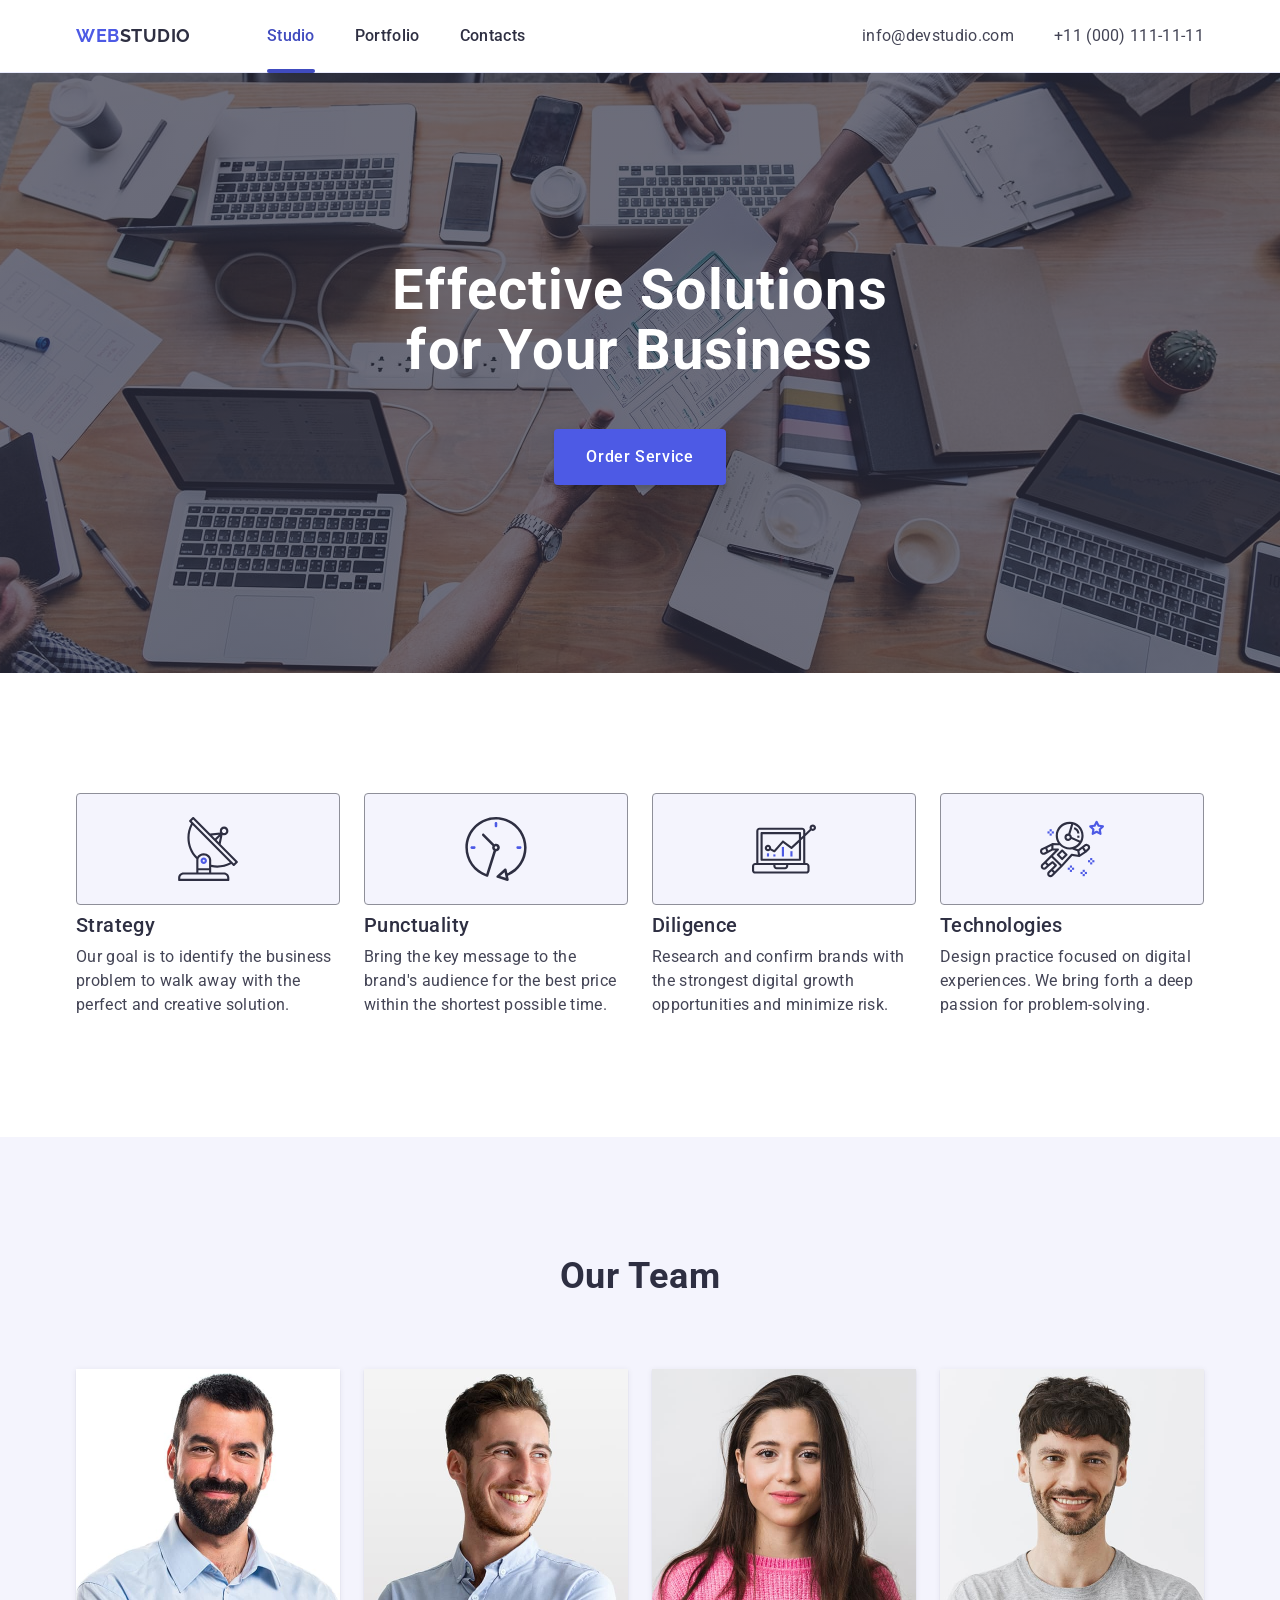
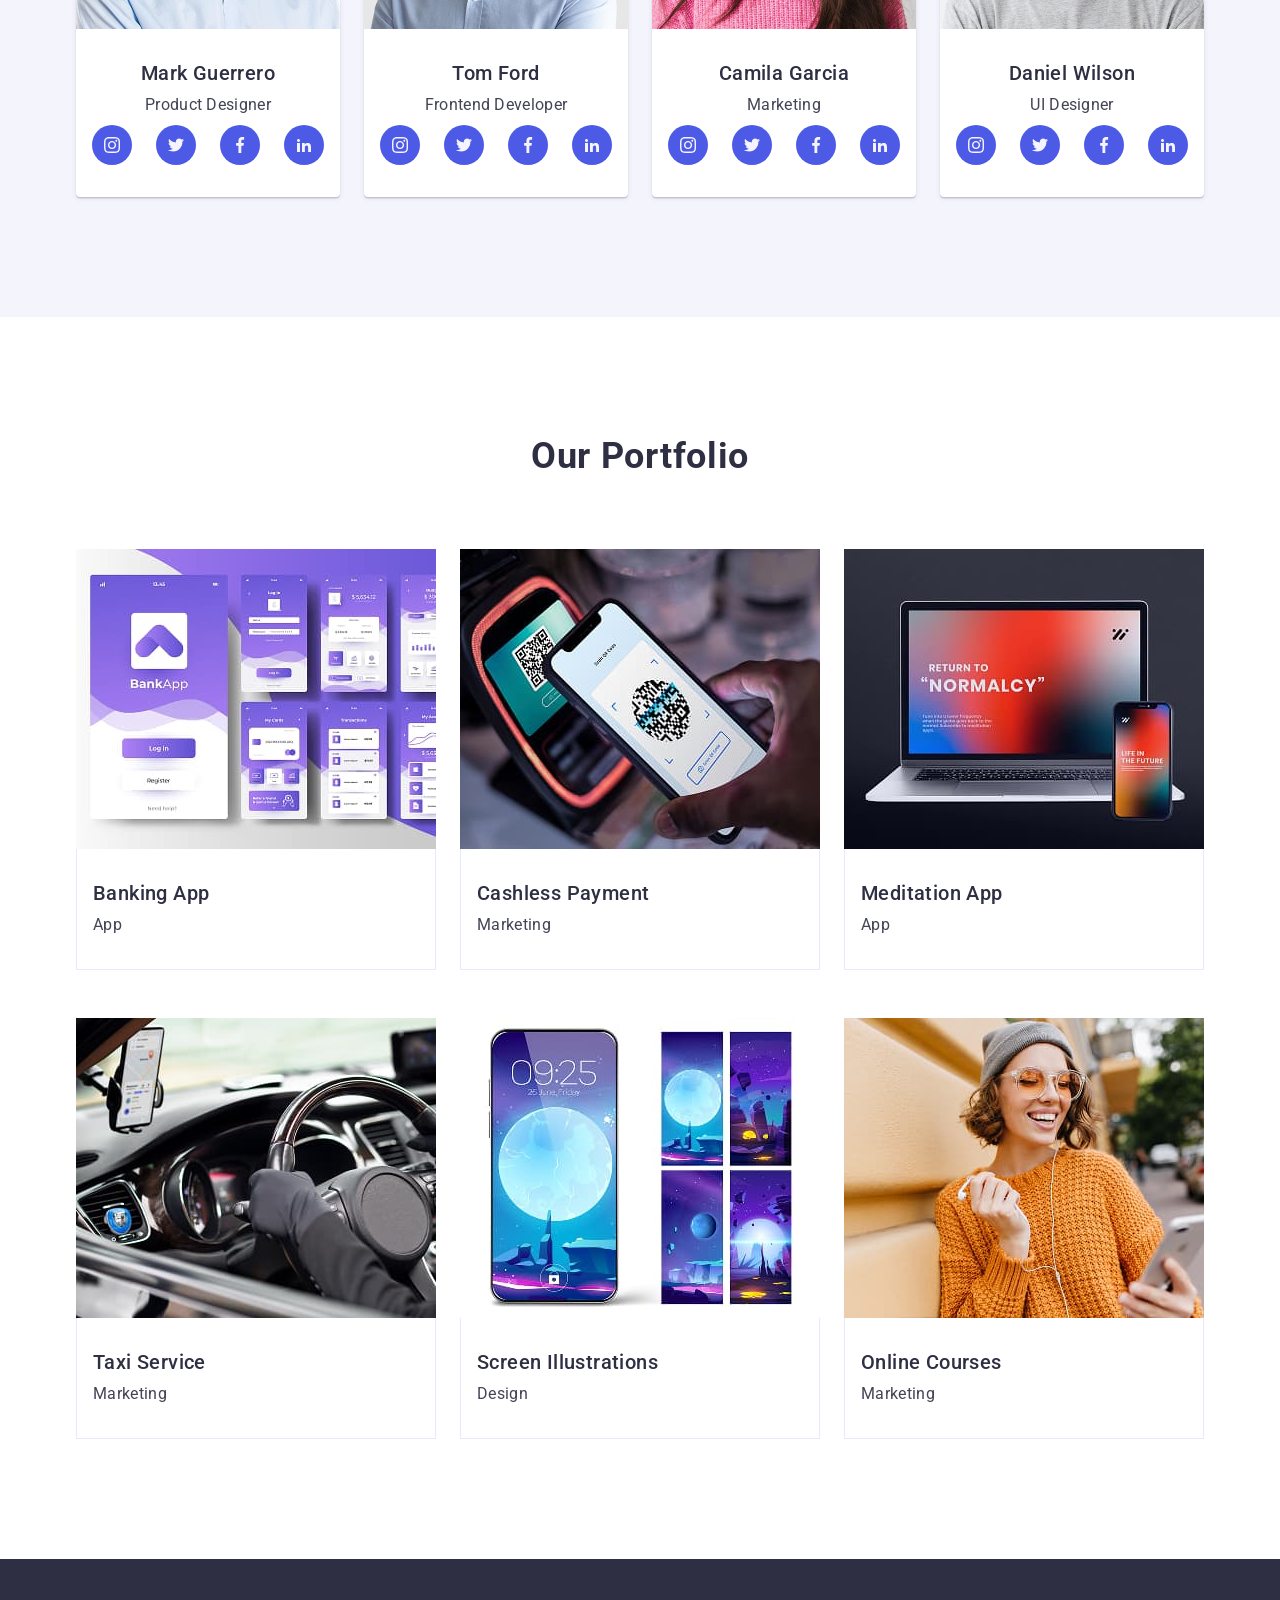
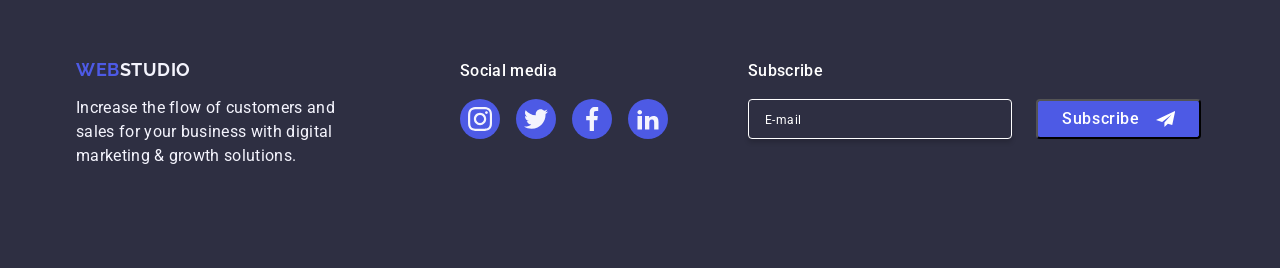
==== commit 884b32b3: "add footer form, overlay, backdrop form" ====
--- a/index.html
+++ b/index.html
@@ -544,7 +544,110 @@
             </li>
           </ul>
         </div>
+
+        <div class="">
+          <p class="footer-social-p">Subscribe</p>
+          <form class="form-footer">
+            <label class="form-footer-label" for="footer-input-email">
+              <input
+                class="form-footer-input"
+                name="input-email"
+                id="footer-input-email"
+                type="email"
+                placeholder="E-mail"
+              />
+            </label>
+            <button class="footer-btn" type="submit">
+              Subscribe
+              <svg class="footer-send" width="24" height="24">
+                <use href="./images/icons.svg#icon-send"></use>
+              </svg>
+            </button>
+          </form>
+        </div>
       </div>
     </footer>
+    <div class="backdrop">
+      <div class="modal">
+        <button type="button" class="modal-close-btn">
+          <svg class="modal-close-icon" width="8" height="8">
+            <use href="./images/icons.svg#icon-close"></use>
+          </svg>
+        </button>
+        <p class="form-title">Leave your contacts and we will call you back</p>
+        <form class="modal-form">
+          <div class="form-field-modal">
+            <label class="form-label" for="input-name">Name</label>
+            <div class="input-wrapper">
+              <input
+                class="form-input"
+                name="input-name"
+                id="input-name"
+                type="text"
+              />
+              <svg class="form-icon" width="18" height="24">
+                <use href="./images/icons.svg#icon-person"></use>
+              </svg>
+            </div>
+          </div>
+          <div class="form-field-modal">
+            <label class="form-label" for="input-phone">Phone</label>
+            <div class="input-wrapper">
+              <input
+                class="form-input"
+                name="input-phone"
+                id="input-phone"
+                type="text"
+              />
+              <svg class="form-icon" width="18" height="24">
+                <use href="./images/icons.svg#icon-phone"></use>
+              </svg>
+            </div>
+          </div>
+          <div class="form-field-modal">
+            <label class="form-label" for="input-email">Email</label>
+            <div class="input-wrapper">
+              <input
+                class="form-input"
+                name="input-email"
+                id="input-email"
+                type="email"
+              />
+              <svg class="form-icon" width="18" height="24">
+                <use href="./images/icons.svg#icon-email"></use>
+              </svg>
+            </div>
+          </div>
+          <div class="form-field-modal last-textarea">
+            <label class="form-label" for="user-text">Comment</label>
+            <textarea
+              class="form-textarea"
+              name="user-text"
+              placeholder="Text input"
+              id="user-text"
+            ></textarea>
+          </div>
+          <div class="form-field-modal checkbox">
+            <input
+              class="modal-check visually-hidden"
+              type="checkbox"
+              name="modal-check"
+              id="modal-check"
+              value="true"
+            />
+            <label class="check-text" for="modal-check">
+              <span class="check-element">
+                <svg class="check-icon" width="10" height="8">
+                  <use href="./images/icons.svg#icon-chek"></use>
+                </svg>
+              </span>
+              I accept the terms and conditions of the
+              <a class="check-text-link" href="">Privacy Policy</a>
+            </label>
+          </div>
+          <button class="form-btn" type="submit">Send</button>
+        </form>
+      </div>
+    </div>
   </body>
 </html>
--- a/css/styles.css
+++ b/css/styles.css
@@ -353,6 +353,7 @@
   flex-direction: column;
   justify-content: center;
   align-items: start;
+  margin-right: 80px;
 }
 .footer-social-p {
   font-weight: 500;
@@ -362,6 +363,7 @@
   color: #fff;
   margin-bottom: 16px;
 }
+
 .footer-icon-list {
   display: flex;
   gap: 16px;
@@ -370,5 +372,250 @@
 
 .team-icon-link.footer:hover,
 .team-icon-link.footer:focus {
-  background-color: #31d0aa;
-}
+  background-color: #404bbf;
+}
+
+.form-footer {
+  display: flex;
+  align-items: self-end;
+}
+
+.form-footer-input {
+  border: 1px solid #fff;
+  border-radius: 4px;
+  width: 264px;
+  height: 40px;
+  padding: 8px 16px;
+  box-shadow: 0 4px 4px 0 rgba(0, 0, 0, 0.15);
+  background-color: transparent;
+  margin-right: 24px;
+  color: #fff;
+}
+.form-footer-input::placeholder {
+  font-size: 12px;
+  line-height: 2;
+  letter-spacing: 0.04em;
+  color: #fff;
+}
+.footer-btn {
+  display: flex;
+  align-items: center;
+  gap: 16px;
+  border-radius: 4px;
+  padding: 8px 24px;
+  width: 165px;
+  height: 40px;
+  background: #4d5ae5;
+  font-weight: 500;
+  font-size: 16px;
+  line-height: 1.5;
+  letter-spacing: 0.04em;
+  text-align: center;
+  color: #fff;
+  transition: background-color 250ms cubic-bezier(0.4, 0, 0.2, 1);
+}
+.footer-btn:hover,
+.footer-btn:focus {
+  background-color: #404bbf;
+}
+.footer-send {
+  fill: #fff;
+}
+
+/* OVERLAY */
+.backdrop {
+  width: 100%;
+  height: 100%;
+  top: 0;
+  position: fixed;
+  background-color: rgba(46, 47, 66, 0.4);
+
+  opacity: 0;
+  pointer-events: none;
+  transition: opacity 250ms cubic-bezier(0.4, 0, 0.2, 1);
+}
+
+.backdrop.is-open {
+  opacity: 1;
+  pointer-events: auto;
+}
+.modal {
+  position: absolute;
+  top: 50%;
+  left: 50%;
+  transform: translate(-50%, -50%);
+  padding: 72px 24px 24px;
+  width: 408px;
+  min-height: 584px;
+  border-radius: 4px;
+  box-shadow: 0 1px 1px 0 rgba(0, 0, 0, 0.14), 0 1px 3px 0 rgba(0, 0, 0, 0.12),
+    0 2px 1px 0 rgba(0, 0, 0, 0.2);
+  background-color: #fcfcfc;
+}
+
+.modal-close-btn {
+  position: absolute;
+  top: 24px;
+  right: 24px;
+  width: 24px;
+  height: 24px;
+  border-radius: 100%;
+  border: 1px solid rgba(0, 0, 0, 0.1);
+  background-color: #e7e9fc;
+  display: flex;
+  align-items: center;
+  justify-content: center;
+  transition: background-color 250ms cubic-bezier(0.4, 0, 0.2, 1);
+}
+.modal-close-icon {
+  fill: #2e2f42;
+  transition: fill 250ms cubic-bezier(0.4, 0, 0.2, 1);
+}
+.modal-close-btn:hover,
+.modal-close-btn:focus {
+  background-color: #404bbf;
+  fill: #ffffff;
+}
+.modal-close-btn:hover .modal-close-icon {
+  fill: #ffffff;
+}
+.form-title {
+  font-weight: 500;
+  font-size: 16px;
+  line-height: 1.5;
+  letter-spacing: 0.02em;
+  text-align: center;
+  color: #2e2f42;
+  margin-bottom: 16px;
+  max-width: 360px;
+}
+.form-field-modal {
+  margin-bottom: 8px;
+}
+.form-field-modal.last-textarea {
+  margin-bottom: 16px;
+}
+.form-label {
+  font-size: 12px;
+  line-height: 1.16667;
+  letter-spacing: 0.04em;
+  color: #8e8f99;
+  margin-bottom: 4px;
+  display: inline-block;
+}
+
+.form-input {
+  padding: 11px 38px;
+  border: 1px solid rgba(46, 47, 66, 0.4);
+  border-radius: 4px;
+  width: 100%;
+  height: 40px;
+  color: #2e2f42;
+  background-color: transparent;
+  outline: transparent;
+  transition: border 250ms cubic-bezier(0.4, 0, 0.2, 1);
+}
+.form-input:focus,
+.form-textarea:focus {
+  border: 1px solid #4d5ae5;
+}
+
+.form-input:focus + .form-icon {
+  fill: #4d5ae5;
+}
+
+.input-wrapper {
+  position: relative;
+}
+
+.form-icon {
+  fill: #2e2f42;
+  position: absolute;
+  left: 16px;
+  top: 50%;
+  transform: translateY(-50%);
+  transition: fill 250ms cubic-bezier(0.4, 0, 0.2, 1);
+}
+
+.form-textarea {
+  border: 1px solid rgba(46, 47, 66, 0.4);
+  border-radius: 4px;
+  width: 360px;
+  height: 120px;
+  padding: 8px 16px;
+  outline: transparent;
+  resize: none;
+}
+.form-textarea::placeholder {
+  font-size: 12px;
+  line-height: 1.16667;
+  letter-spacing: 0.04em;
+  color: rgba(46, 47, 66, 0.4);
+}
+textarea:hover::placeholder,
+textarea:focus::placeholder {
+  color: #4d5ae5;
+}
+
+.form-btn {
+  display: block;
+  font-weight: 500;
+  font-size: 16px;
+  line-height: 1.5;
+  letter-spacing: 0.04em;
+  text-align: center;
+  color: #fff;
+  border: none;
+  border-radius: 4px;
+  padding: 16px 32px;
+  width: 169px;
+  height: 56px;
+  box-shadow: 0 4px 4px 0 rgba(0, 0, 0, 0.15);
+  background-color: #4d5ae5;
+  margin: 0 auto;
+  transition: background-color 250ms cubic-bezier(0.4, 0, 0.2, 1);
+}
+.form-btn:hover,
+.form-btn:focus {
+  background-color: #404bbf;
+}
+
+.check-element {
+  width: 16px;
+  height: 16px;
+  border-radius: 2px;
+  border: 1px solid rgba(46, 47, 66, 0.4);
+  margin-right: 8px;
+  display: flex;
+  justify-content: center;
+  align-items: center;
+  fill: transparent;
+  transition: fill 250ms cubic-bezier(0.4, 0, 0.2, 1);
+}
+
+.modal-check:checked + .check-text .check-element {
+  fill: #f4f4fd;
+  border-radius: 2px;
+  border: 1px solid #404bbf;
+  background-color: #404bbf;
+}
+.check-text {
+  max-width: 338px;
+  font-size: 12px;
+  line-height: 1.17;
+  letter-spacing: 0.04em;
+  color: #8e8f99;
+  display: flex;
+  align-items: center;
+}
+.check-text-link {
+  line-height: 1.33;
+  text-decoration: underline;
+  text-decoration-skip-ink: none;
+  color: #4d5ae5;
+  padding-left: 2px;
+}
+
+.form-field-modal.checkbox {
+  margin-bottom: 24px;
+}
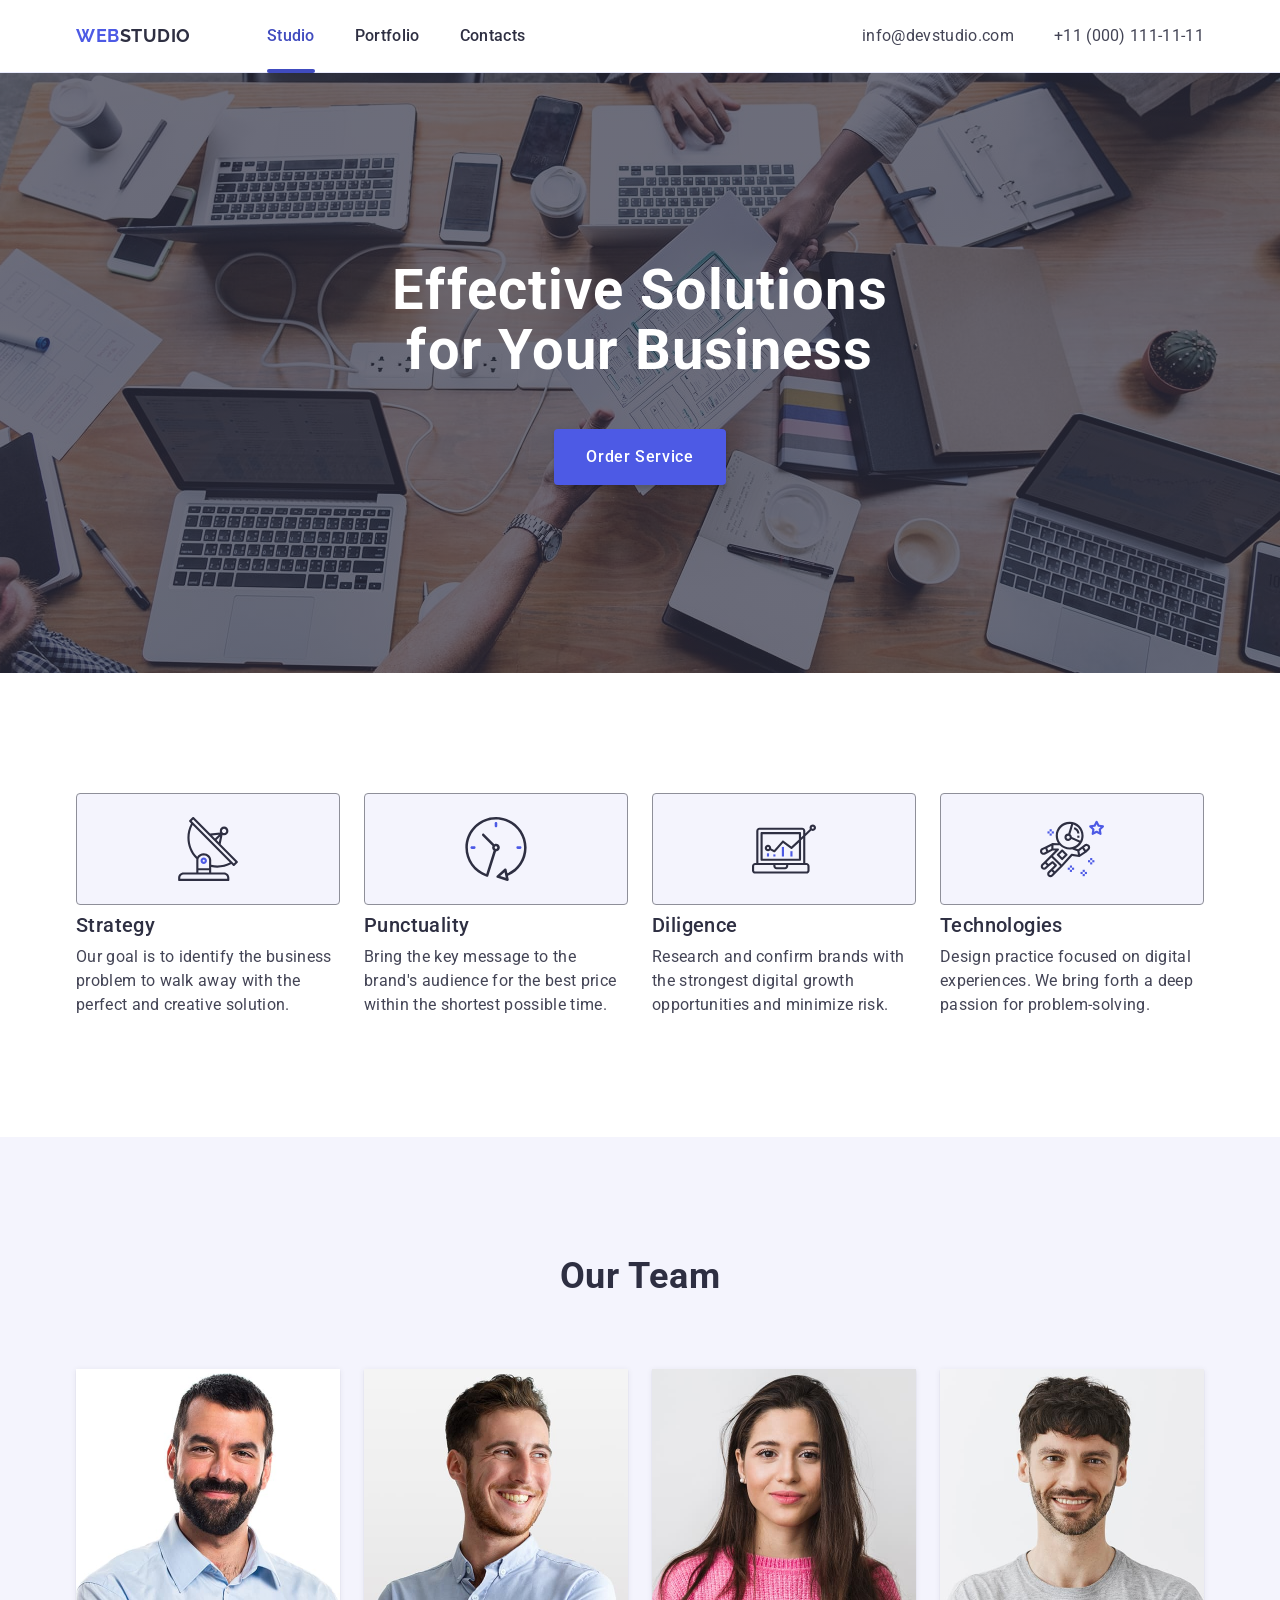
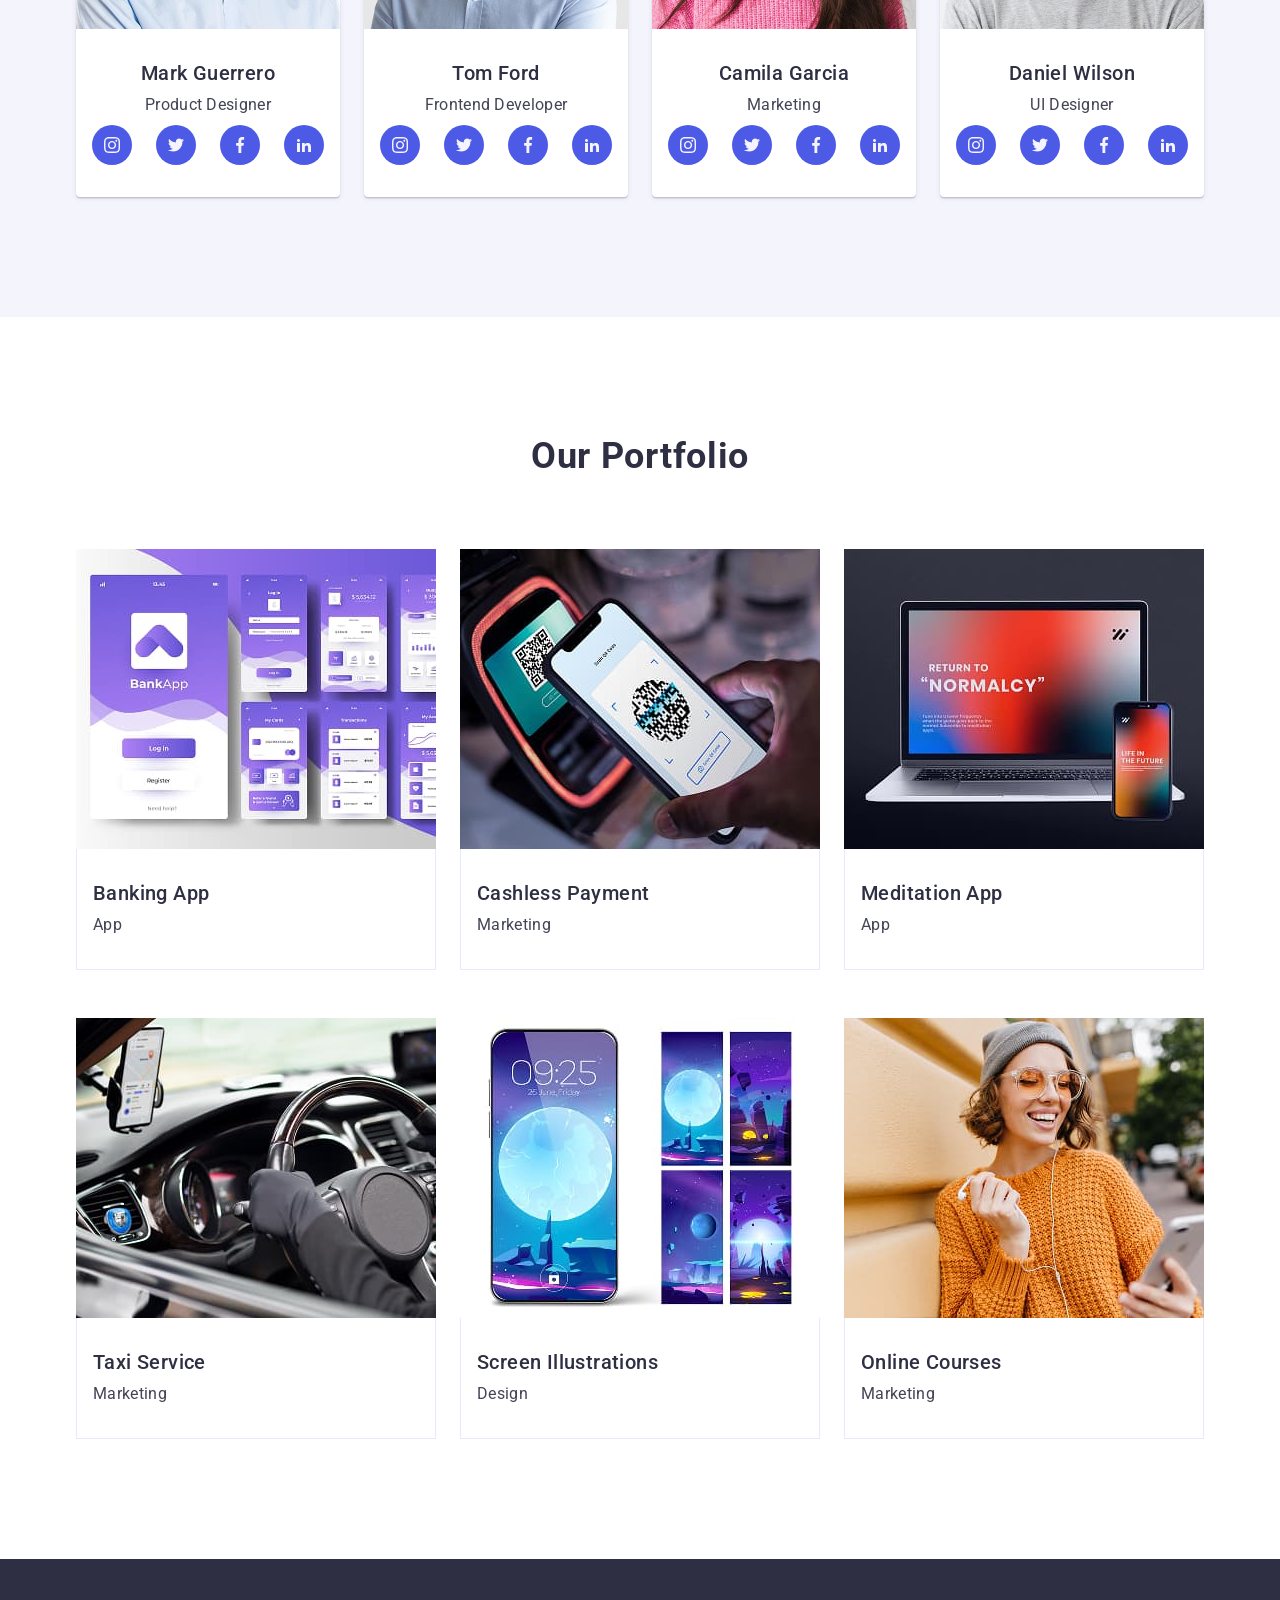
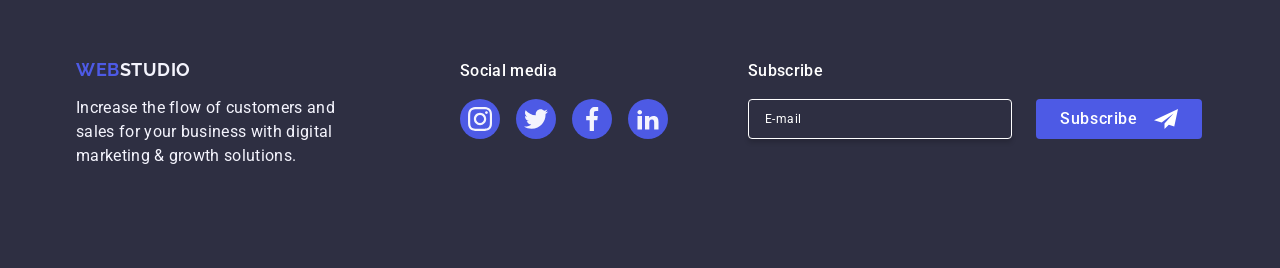
==== commit 5b9c6cb2: "fix footer" ====
--- a/index.html
+++ b/index.html
@@ -545,7 +545,7 @@
           </ul>
         </div>
 
-        <div class="">
+        <div class="footer-form">
           <p class="footer-social-p">Subscribe</p>
           <form class="form-footer">
             <label class="form-footer-label" for="footer-input-email">
--- a/css/styles.css
+++ b/css/styles.css
@@ -377,6 +377,7 @@
 
 .form-footer {
   display: flex;
+  gap: 24px;
   align-items: self-end;
 }
 
@@ -388,9 +389,12 @@
   padding: 8px 16px;
   box-shadow: 0 4px 4px 0 rgba(0, 0, 0, 0.15);
   background-color: transparent;
-  margin-right: 24px;
+  font-size: 12px;
+  line-height: 2;
+  letter-spacing: 0.04em;
   color: #fff;
 }
+
 .form-footer-input::placeholder {
   font-size: 12px;
   line-height: 2;
@@ -400,10 +404,11 @@
 .footer-btn {
   display: flex;
   align-items: center;
-  gap: 16px;
+  justify-content: center;
+
   border-radius: 4px;
   padding: 8px 24px;
-  width: 165px;
+  min-width: 165px;
   height: 40px;
   background: #4d5ae5;
   font-weight: 500;
@@ -412,6 +417,7 @@
   letter-spacing: 0.04em;
   text-align: center;
   color: #fff;
+  border: none;
   transition: background-color 250ms cubic-bezier(0.4, 0, 0.2, 1);
 }
 .footer-btn:hover,
@@ -420,6 +426,7 @@
 }
 .footer-send {
   fill: #fff;
+  margin-left: 16px;
 }
 
 /* OVERLAY */
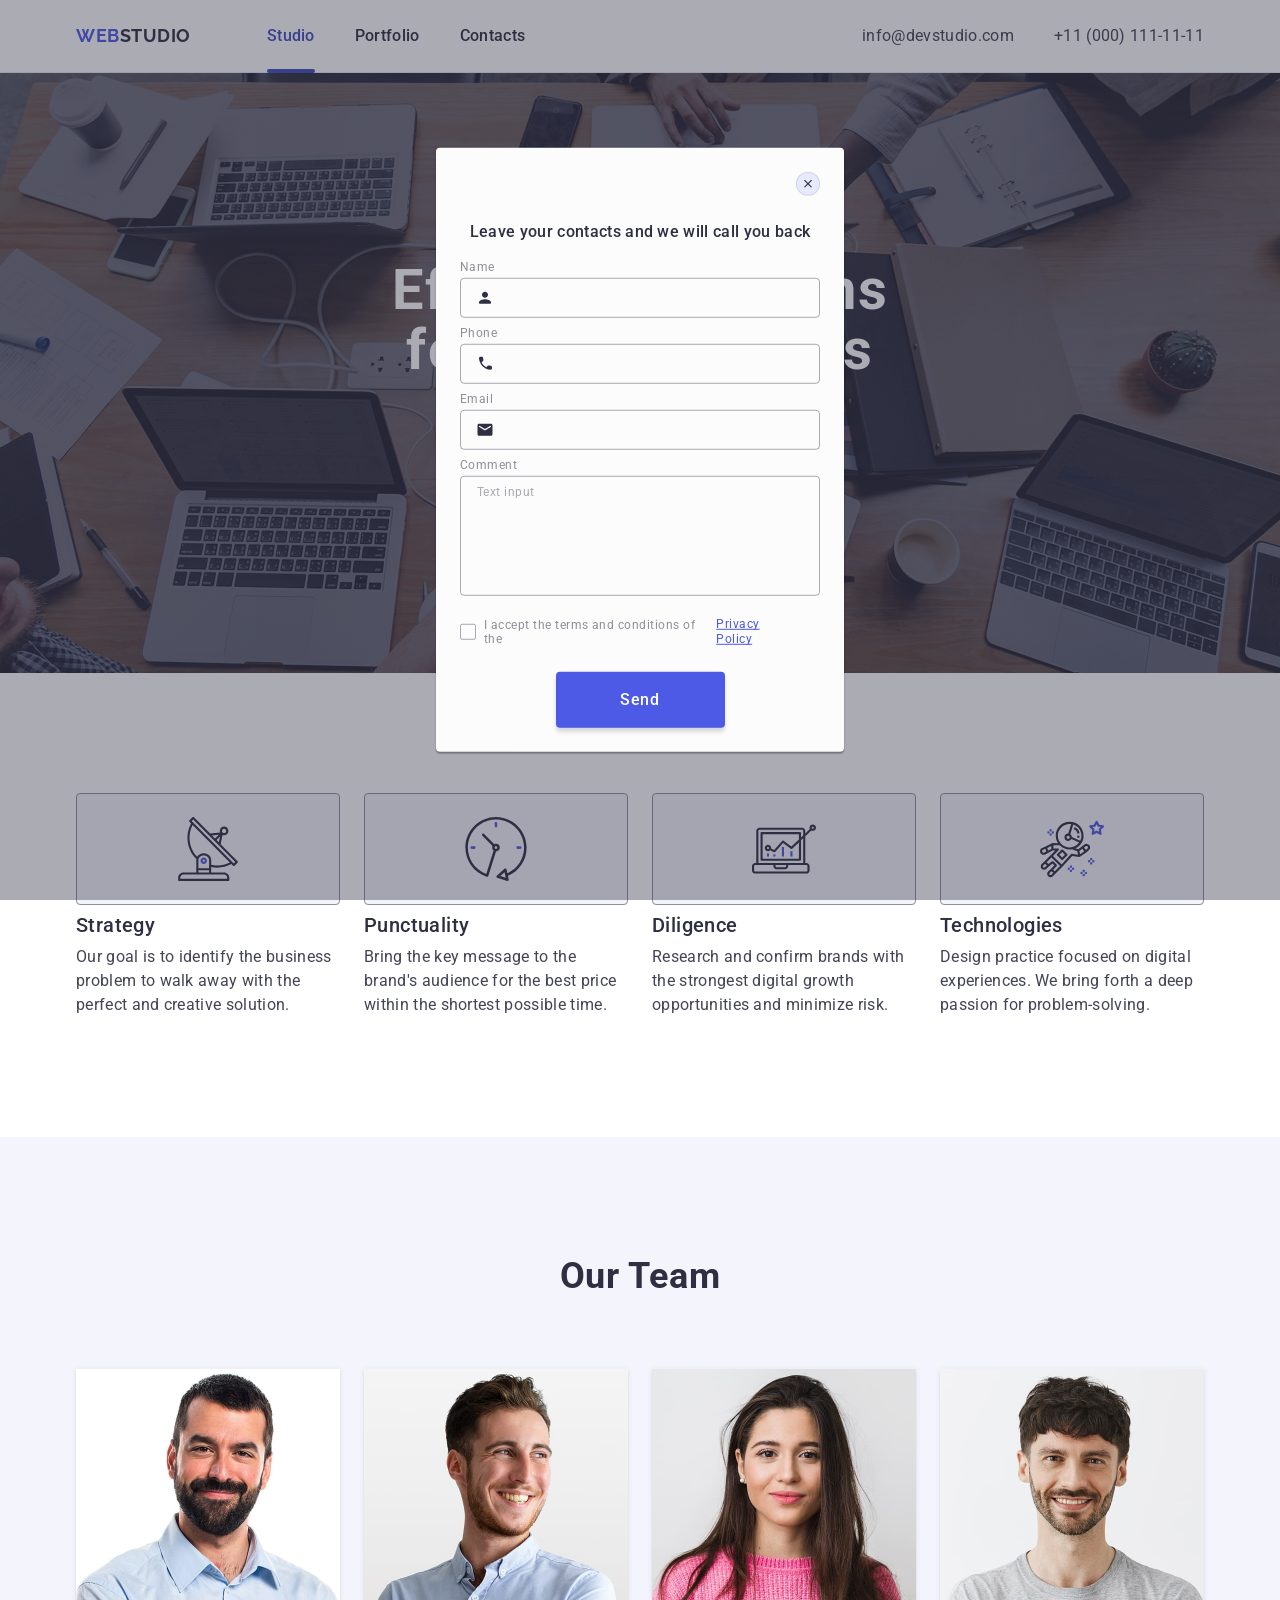
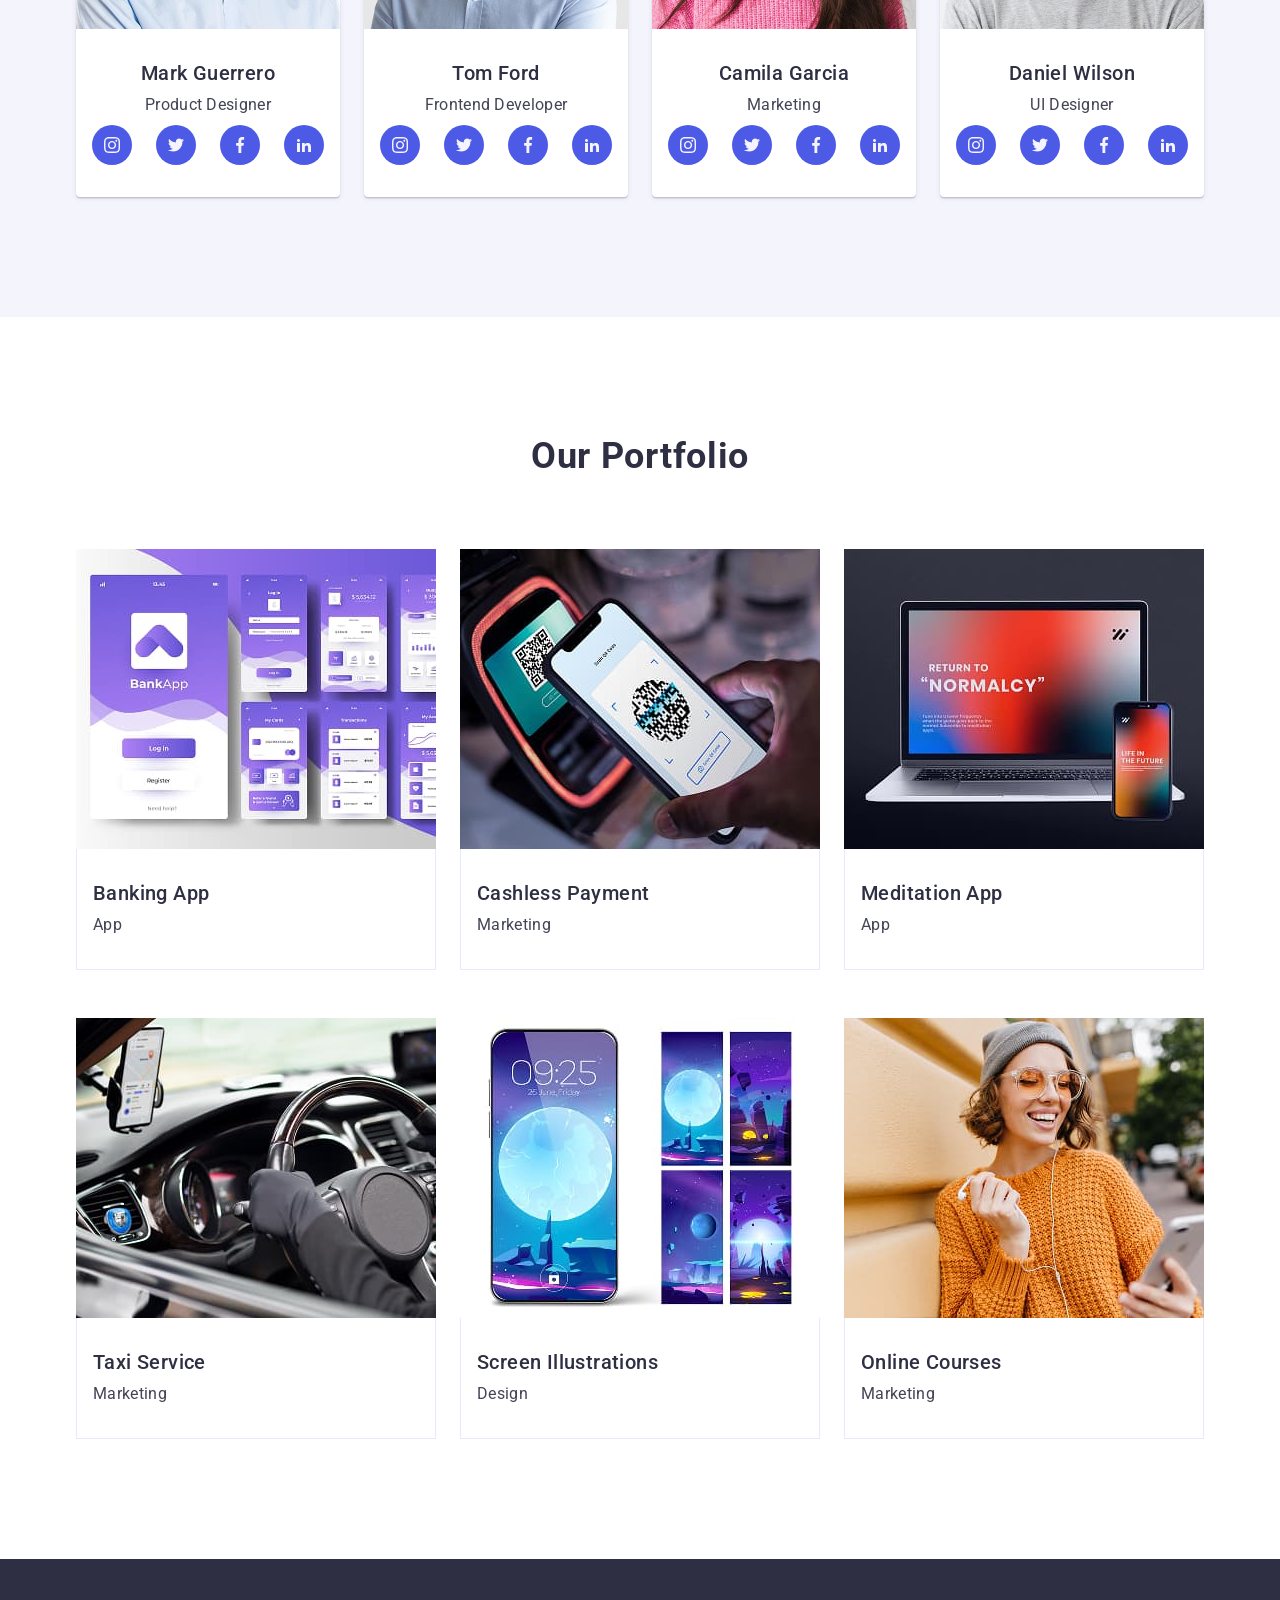
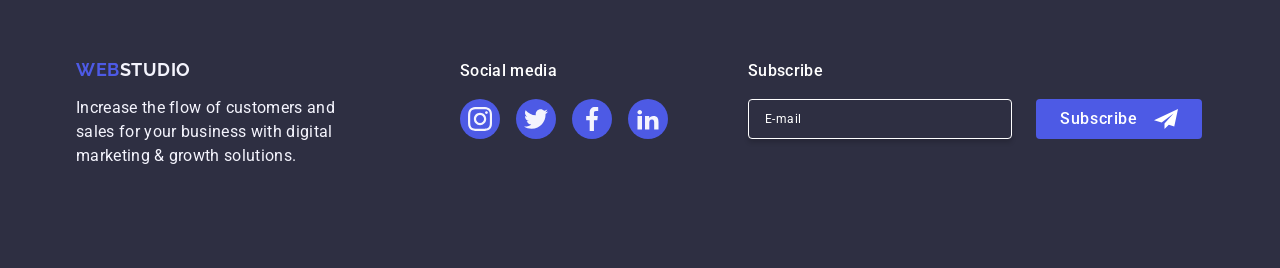
==== commit 98705cd3: "fix forms" ====
--- a/index.html
+++ b/index.html
@@ -567,7 +567,7 @@
         </div>
       </div>
     </footer>
-    <div class="backdrop">
+    <div class="backdrop is-open">
       <div class="modal">
         <button type="button" class="modal-close-btn">
           <svg class="modal-close-icon" width="8" height="8">
@@ -577,12 +577,12 @@
         <p class="form-title">Leave your contacts and we will call you back</p>
         <form class="modal-form">
           <div class="form-field-modal">
-            <label class="form-label" for="input-name">Name</label>
+            <label class="form-label" for="user-name">Name</label>
             <div class="input-wrapper">
               <input
                 class="form-input"
-                name="input-name"
-                id="input-name"
+                name="user-name"
+                id="user-name"
                 type="text"
               />
               <svg class="form-icon" width="18" height="24">
@@ -619,23 +619,23 @@
             </div>
           </div>
           <div class="form-field-modal last-textarea">
-            <label class="form-label" for="user-text">Comment</label>
+            <label class="form-label" for="user-comment">Comment</label>
             <textarea
               class="form-textarea"
-              name="user-text"
+              name="user-comment"
               placeholder="Text input"
-              id="user-text"
+              id="user-comment"
             ></textarea>
           </div>
           <div class="form-field-modal checkbox">
             <input
               class="modal-check visually-hidden"
               type="checkbox"
-              name="modal-check"
-              id="modal-check"
+              name="user-privacy"
+              id="user-privacy"
               value="true"
             />
-            <label class="check-text" for="modal-check">
+            <label class="check-text" for="user-privacy">
               <span class="check-element">
                 <svg class="check-icon" width="10" height="8">
                   <use href="./images/icons.svg#icon-chek"></use>
--- a/css/styles.css
+++ b/css/styles.css
@@ -439,7 +439,8 @@
 
   opacity: 0;
   pointer-events: none;
-  transition: opacity 250ms cubic-bezier(0.4, 0, 0.2, 1);
+  transition: opacity 250ms cubic-bezier(0.4, 0, 0.2, 1),
+    visibility 250ms cubic-bezier(0.4, 0, 0.2, 1);
 }
 
 .backdrop.is-open {
@@ -458,32 +459,37 @@
   box-shadow: 0 1px 1px 0 rgba(0, 0, 0, 0.14), 0 1px 3px 0 rgba(0, 0, 0, 0.12),
     0 2px 1px 0 rgba(0, 0, 0, 0.2);
   background-color: #fcfcfc;
+  transition: transform 250ms cubic-bezier(0.4, 0, 0.2, 1);
 }
 
 .modal-close-btn {
   position: absolute;
+  padding: 0;
   top: 24px;
   right: 24px;
   width: 24px;
   height: 24px;
-  border-radius: 100%;
+  border-radius: 50%;
   border: 1px solid rgba(0, 0, 0, 0.1);
   background-color: #e7e9fc;
   display: flex;
   align-items: center;
   justify-content: center;
-  transition: background-color 250ms cubic-bezier(0.4, 0, 0.2, 1);
-}
+  transition: background-color 250ms cubic-bezier(0.4, 0, 0.2, 1),
+    border 250ms cubic-bezier(0.4, 0, 0.2, 1);
+}
+
 .modal-close-icon {
   fill: #2e2f42;
   transition: fill 250ms cubic-bezier(0.4, 0, 0.2, 1);
 }
 .modal-close-btn:hover,
 .modal-close-btn:focus {
-  background-color: #404bbf;
-  fill: #ffffff;
-}
-.modal-close-btn:hover .modal-close-icon {
+  border: none;
+  background-color: #404bbf;
+}
+.modal-close-btn:hover .modal-close-icon,
+.modal-close-btn:focus .modal-close-icon {
   fill: #ffffff;
 }
 .form-title {
@@ -504,11 +510,11 @@
 }
 .form-label {
   font-size: 12px;
-  line-height: 1.16667;
+  line-height: 1.17;
   letter-spacing: 0.04em;
   color: #8e8f99;
   margin-bottom: 4px;
-  display: inline-block;
+  display: block;
 }
 
 .form-input {
@@ -520,7 +526,7 @@
   color: #2e2f42;
   background-color: transparent;
   outline: transparent;
-  transition: border 250ms cubic-bezier(0.4, 0, 0.2, 1);
+  transition: border-color 250ms cubic-bezier(0.4, 0, 0.2, 1);
 }
 .form-input:focus,
 .form-textarea:focus {
@@ -550,8 +556,14 @@
   width: 360px;
   height: 120px;
   padding: 8px 16px;
+  font-size: 12px;
+  line-height: 1.17;
+  letter-spacing: 0.04em;
+  color: rgba(46, 47, 66, 0.4);
+  background-color: transparent;
   outline: transparent;
   resize: none;
+  transition: border-color 250ms cubic-bezier(0.4, 0, 0.2, 1);
 }
 .form-textarea::placeholder {
   font-size: 12px;
@@ -575,7 +587,7 @@
   border: none;
   border-radius: 4px;
   padding: 16px 32px;
-  width: 169px;
+  min-width: 169px;
   height: 56px;
   box-shadow: 0 4px 4px 0 rgba(0, 0, 0, 0.15);
   background-color: #4d5ae5;
@@ -593,18 +605,21 @@
   border-radius: 2px;
   border: 1px solid rgba(46, 47, 66, 0.4);
   margin-right: 8px;
-  display: flex;
+  display: inline-flex;
   justify-content: center;
   align-items: center;
   fill: transparent;
-  transition: fill 250ms cubic-bezier(0.4, 0, 0.2, 1);
+  transition: background-color 250ms cubic-bezier(0.4, 0, 0.2, 1),
+    border 250ms cubic-bezier(0.4, 0, 0.2, 1),
+    fill 250ms cubic-bezier(0.4, 0, 0.2, 1);
 }
 
 .modal-check:checked + .check-text .check-element {
   fill: #f4f4fd;
   border-radius: 2px;
-  border: 1px solid #404bbf;
-  background-color: #404bbf;
+
+  background-color: #404bbf;
+  border: none;
 }
 .check-text {
   max-width: 338px;
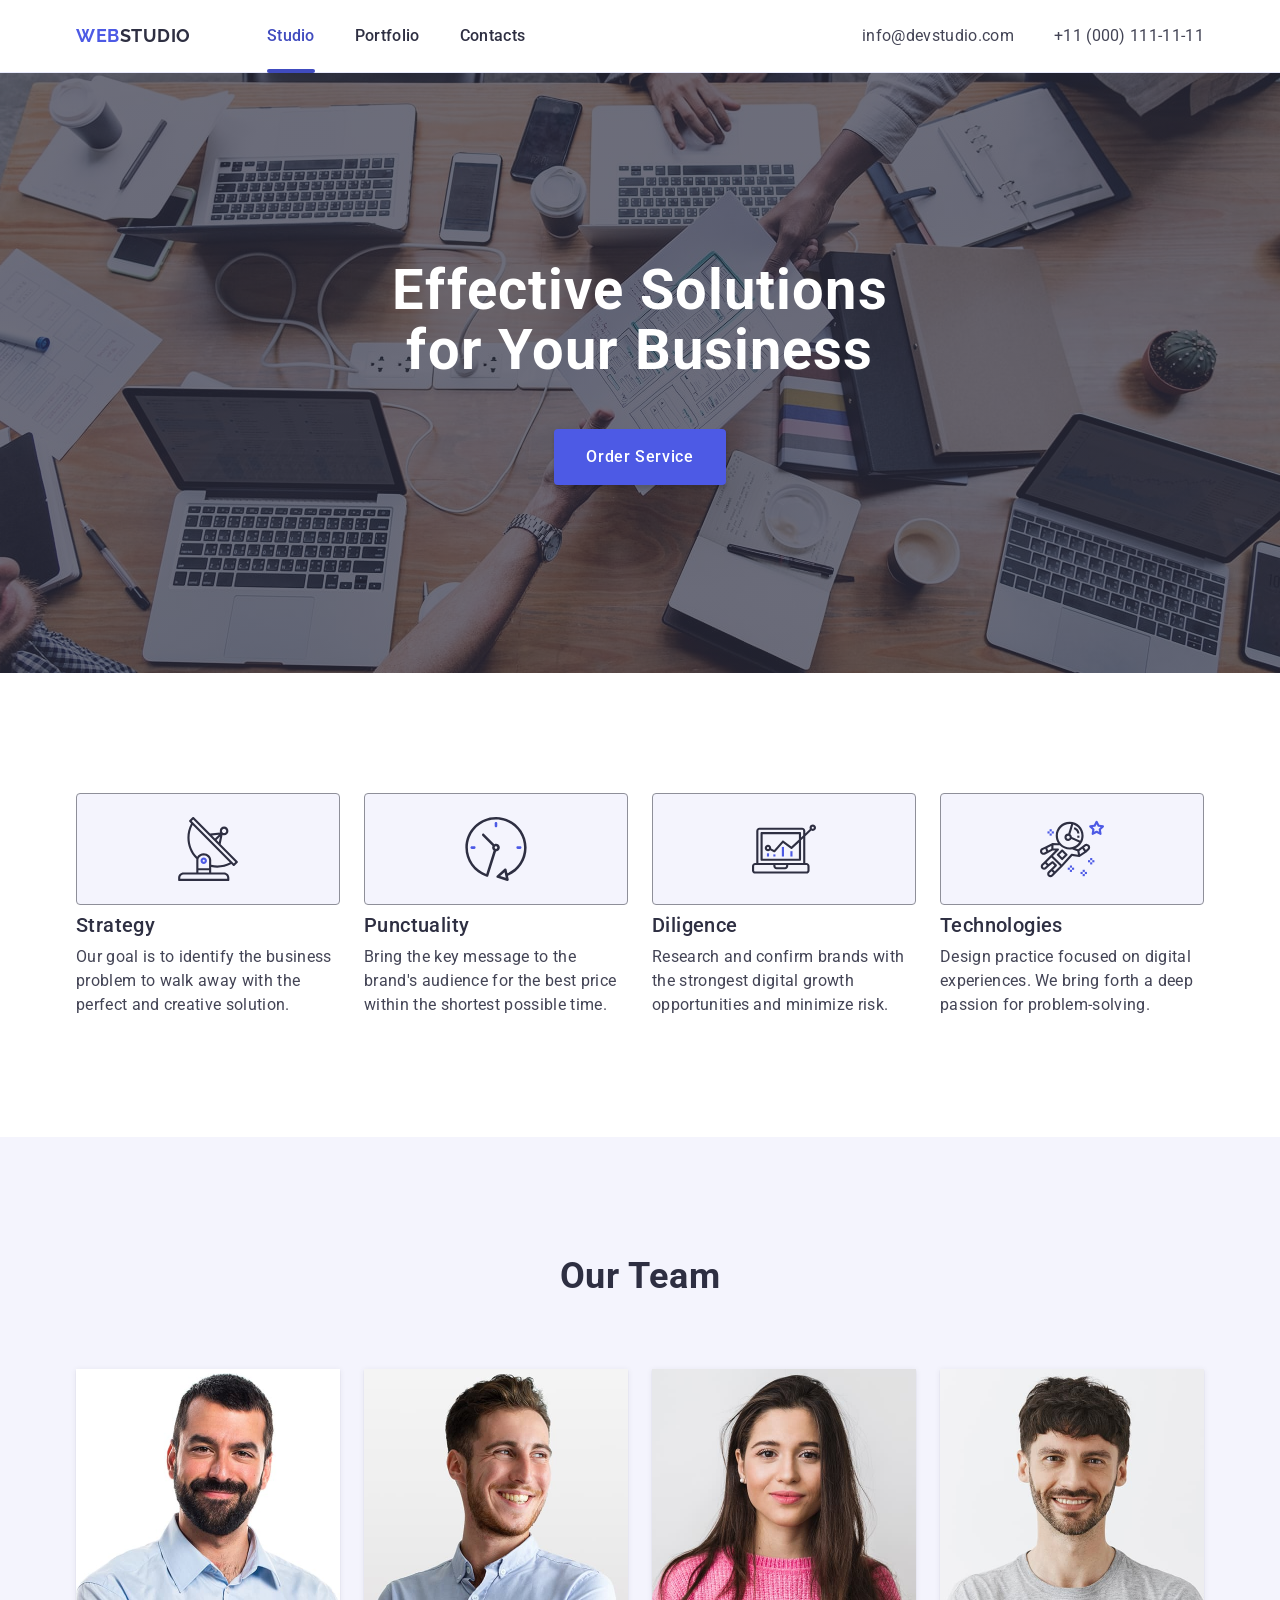
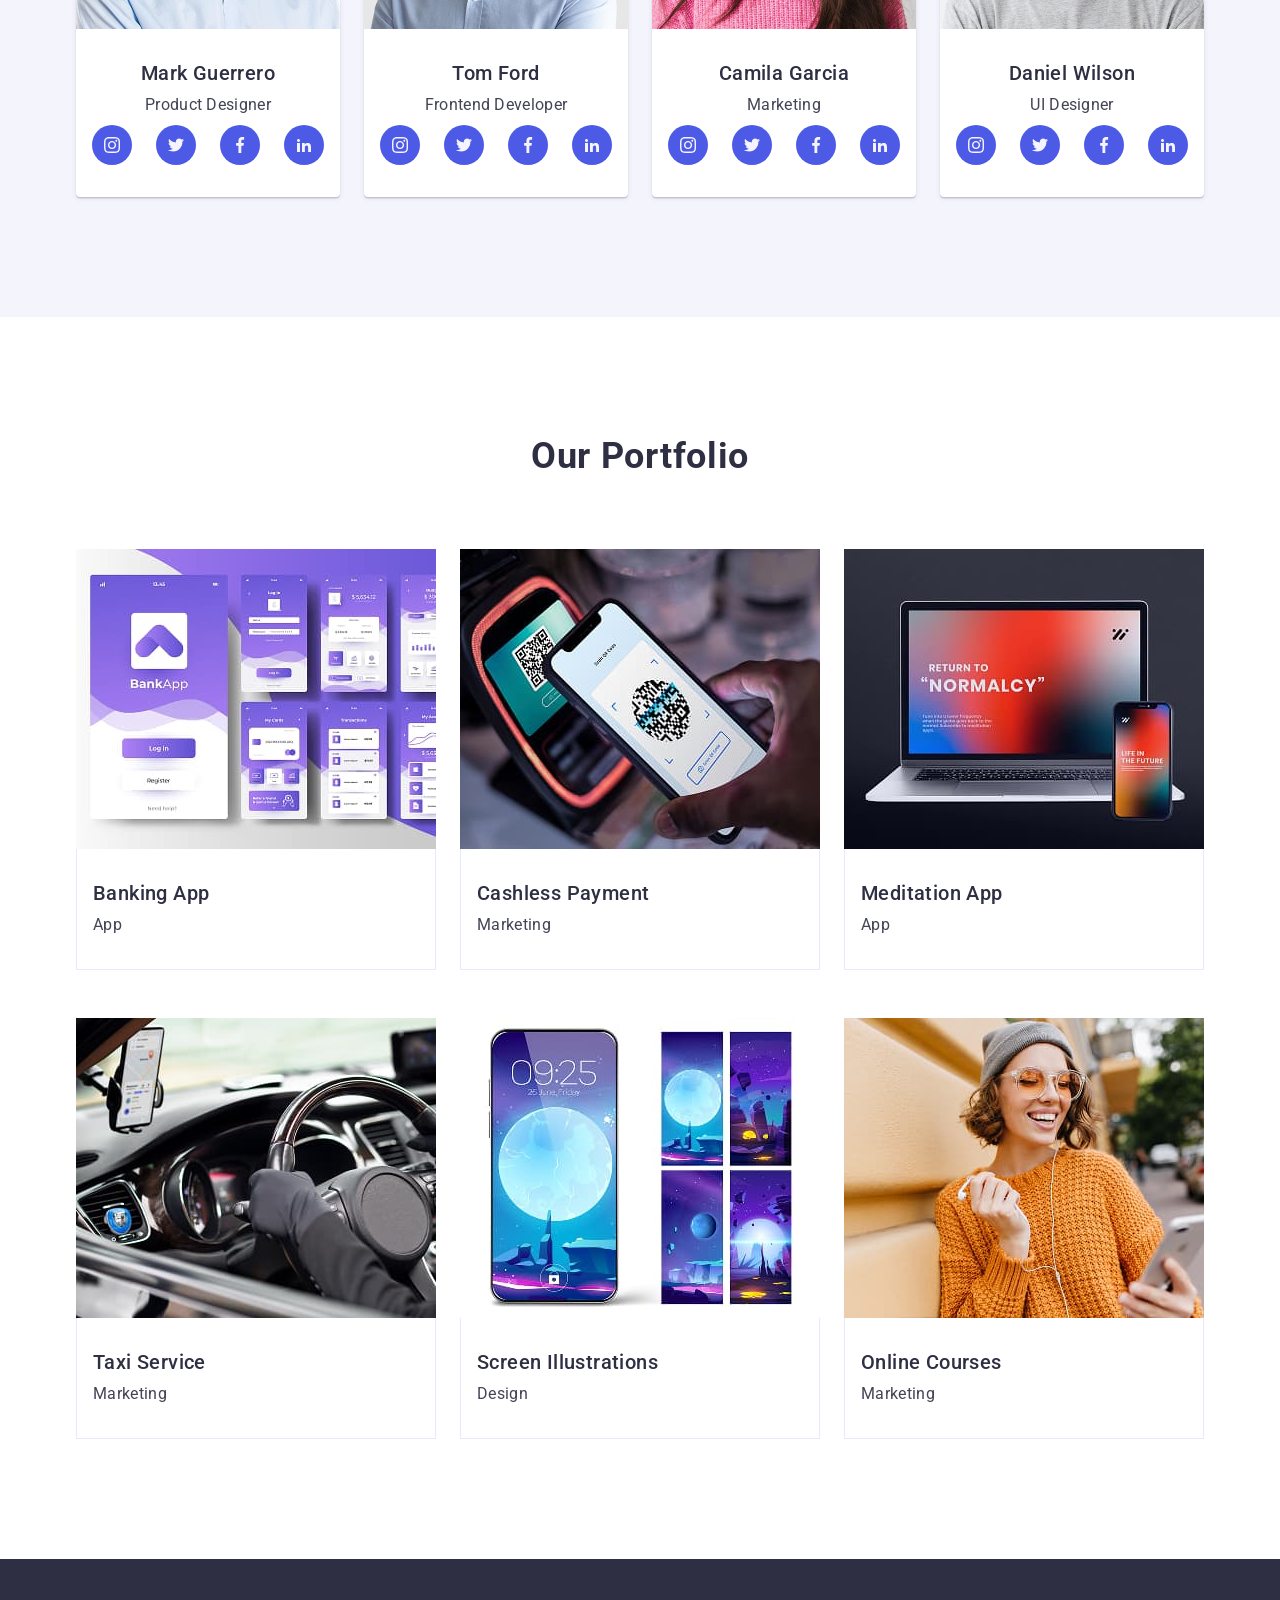
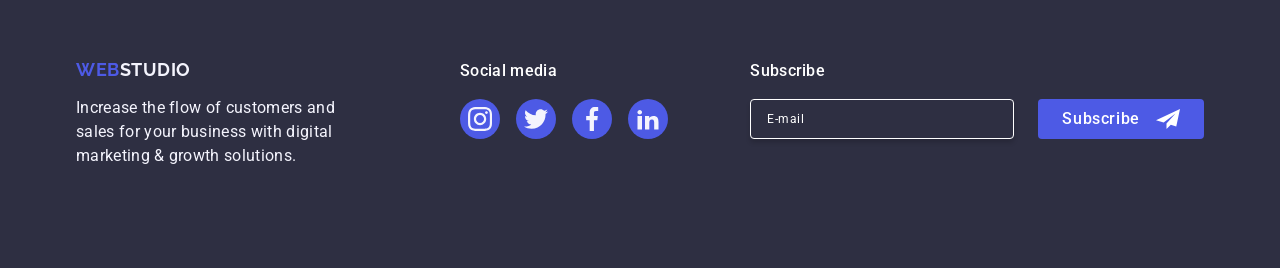
==== commit e6744ba7: "add script fix color stiles of icons, footer margin auto, add js script" ====
--- a/index.html
+++ b/index.html
@@ -57,7 +57,9 @@
       <section class="hero">
         <div class="container">
           <h1 class="hero-title">Effective Solutions for Your Business</h1>
-          <button class="hero-button" type="button">Order Service</button>
+          <button data-modal-open class="hero-button" type="button">
+            Order Service
+          </button>
         </div>
       </section>
 
@@ -567,9 +569,9 @@
         </div>
       </div>
     </footer>
-    <div class="backdrop is-open">
+    <div class="backdrop" data-modal>
       <div class="modal">
-        <button type="button" class="modal-close-btn">
+        <button type="button" class="modal-close-btn" data-modal-close>
           <svg class="modal-close-icon" width="8" height="8">
             <use href="./images/icons.svg#icon-close"></use>
           </svg>
@@ -649,5 +651,6 @@
         </form>
       </div>
     </div>
+    <script src="./js/modal.js"></script>
   </body>
 </html>
--- a/css/styles.css
+++ b/css/styles.css
@@ -280,7 +280,7 @@
 }
 .team-icon-link:hover,
 .team-icon-link:focus {
-  background-color: #404bbf;
+  background-color: #31d0aa;
 }
 .portfolio-list {
   display: flex;
@@ -353,7 +353,7 @@
   flex-direction: column;
   justify-content: center;
   align-items: start;
-  margin-right: 80px;
+  /* margin-right: 80px; */
 }
 .footer-social-p {
   font-weight: 500;
@@ -372,13 +372,14 @@
 
 .team-icon-link.footer:hover,
 .team-icon-link.footer:focus {
-  background-color: #404bbf;
-}
-
+  background-color: #31d0aa;
+}
+.footer-form {
+  margin-left: auto;
+}
 .form-footer {
   display: flex;
   gap: 24px;
-  align-items: self-end;
 }
 
 .form-footer-input {
@@ -401,6 +402,11 @@
   letter-spacing: 0.04em;
   color: #fff;
 }
+.form-footer-input:focus,
+.form-footer-input:hover {
+  border: 1px solid #31d0aa;
+}
+
 .footer-btn {
   display: flex;
   align-items: center;
@@ -422,7 +428,7 @@
 }
 .footer-btn:hover,
 .footer-btn:focus {
-  background-color: #404bbf;
+  background-color: #31d0aa;
 }
 .footer-send {
   fill: #fff;
@@ -436,7 +442,7 @@
   top: 0;
   position: fixed;
   background-color: rgba(46, 47, 66, 0.4);
-
+  visibility: hidden;
   opacity: 0;
   pointer-events: none;
   transition: opacity 250ms cubic-bezier(0.4, 0, 0.2, 1),
@@ -445,6 +451,7 @@
 
 .backdrop.is-open {
   opacity: 1;
+  visibility: visible;
   pointer-events: auto;
 }
 .modal {
@@ -462,6 +469,9 @@
   transition: transform 250ms cubic-bezier(0.4, 0, 0.2, 1);
 }
 
+.backdrop:not(.is-open) .modal {
+  transform: translate(-50%, -50%) scale(1.5);
+}
 .modal-close-btn {
   position: absolute;
   padding: 0;
@@ -492,6 +502,7 @@
 .modal-close-btn:focus .modal-close-icon {
   fill: #ffffff;
 }
+
 .form-title {
   font-weight: 500;
   font-size: 16px;
@@ -600,15 +611,15 @@
 }
 
 .check-element {
+  display: inline-flex;
+  justify-content: center;
+  align-items: center;
   width: 16px;
   height: 16px;
+  margin-right: 8px;
+  fill: transparent;
   border-radius: 2px;
   border: 1px solid rgba(46, 47, 66, 0.4);
-  margin-right: 8px;
-  display: inline-flex;
-  justify-content: center;
-  align-items: center;
-  fill: transparent;
   transition: background-color 250ms cubic-bezier(0.4, 0, 0.2, 1),
     border 250ms cubic-bezier(0.4, 0, 0.2, 1),
     fill 250ms cubic-bezier(0.4, 0, 0.2, 1);
@@ -617,7 +628,6 @@
 .modal-check:checked + .check-text .check-element {
   fill: #f4f4fd;
   border-radius: 2px;
-
   background-color: #404bbf;
   border: none;
 }
@@ -627,7 +637,6 @@
   line-height: 1.17;
   letter-spacing: 0.04em;
   color: #8e8f99;
-  display: flex;
   align-items: center;
 }
 .check-text-link {
